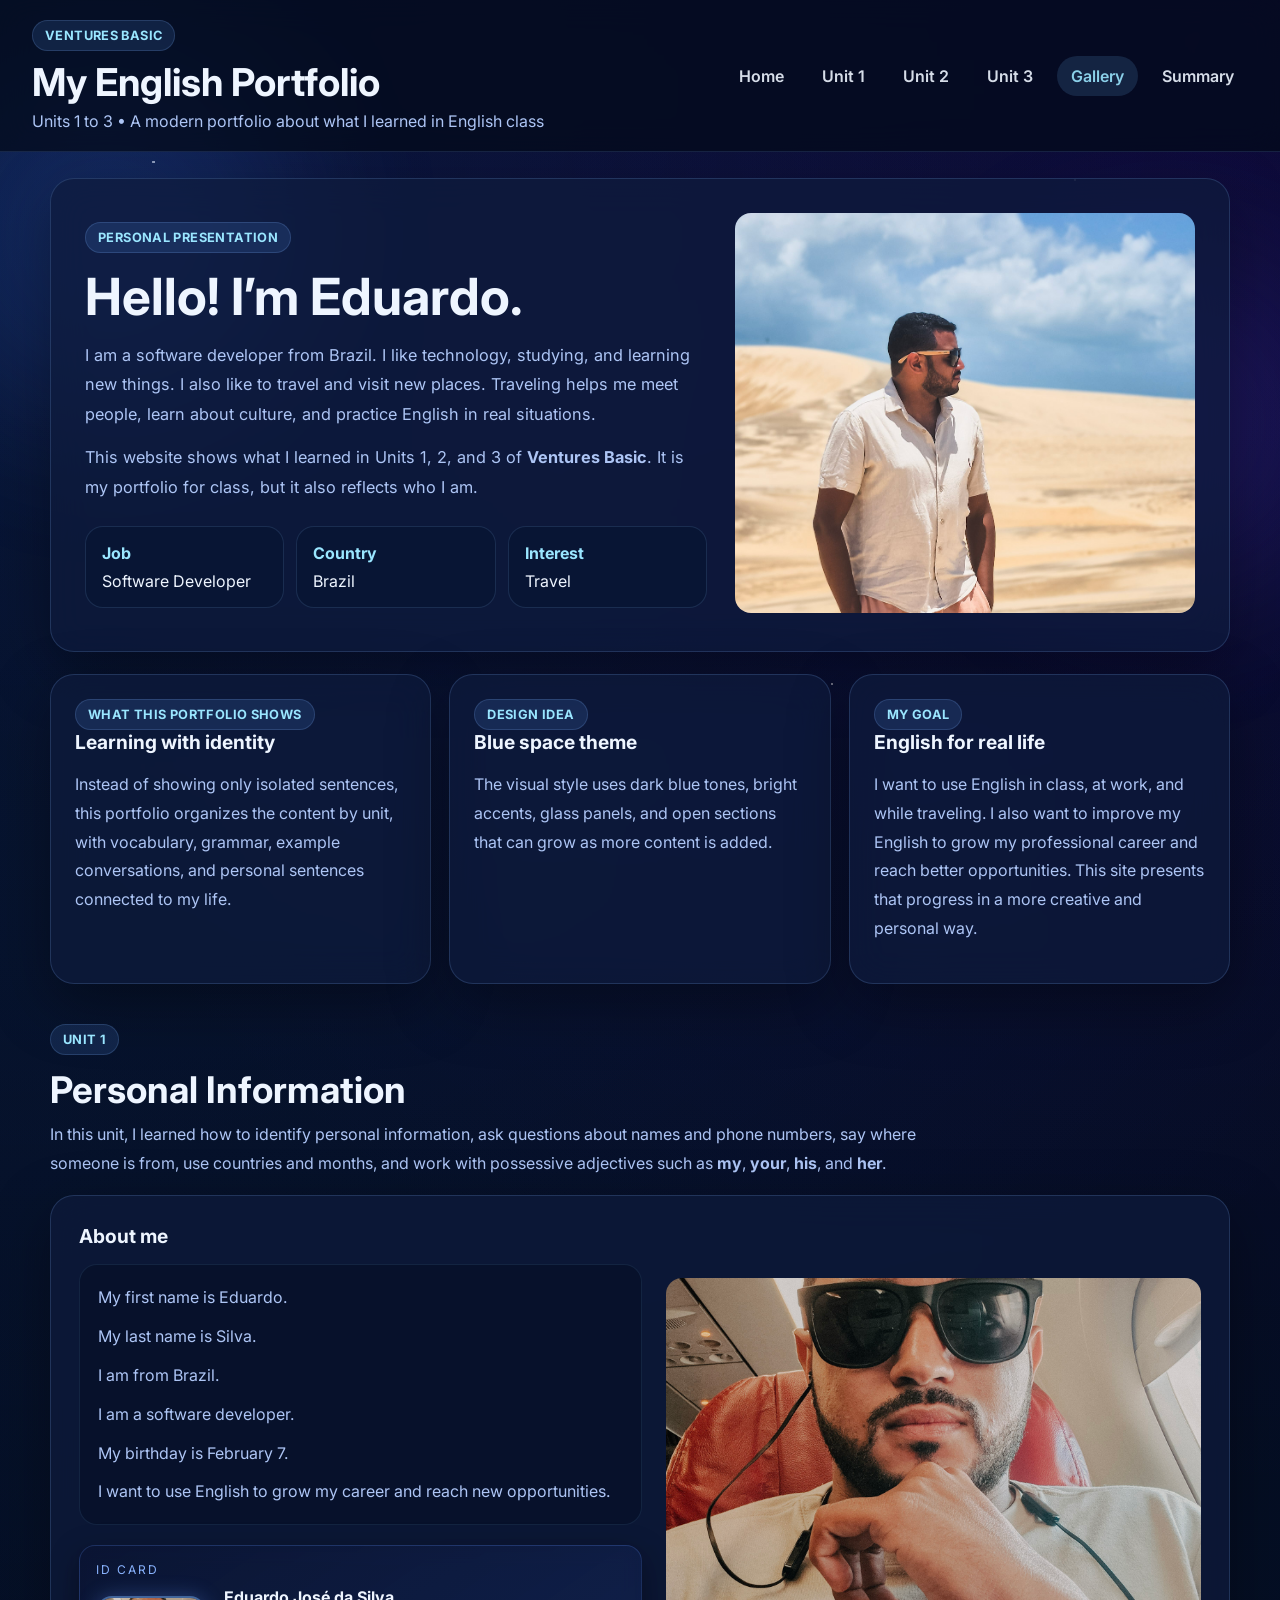
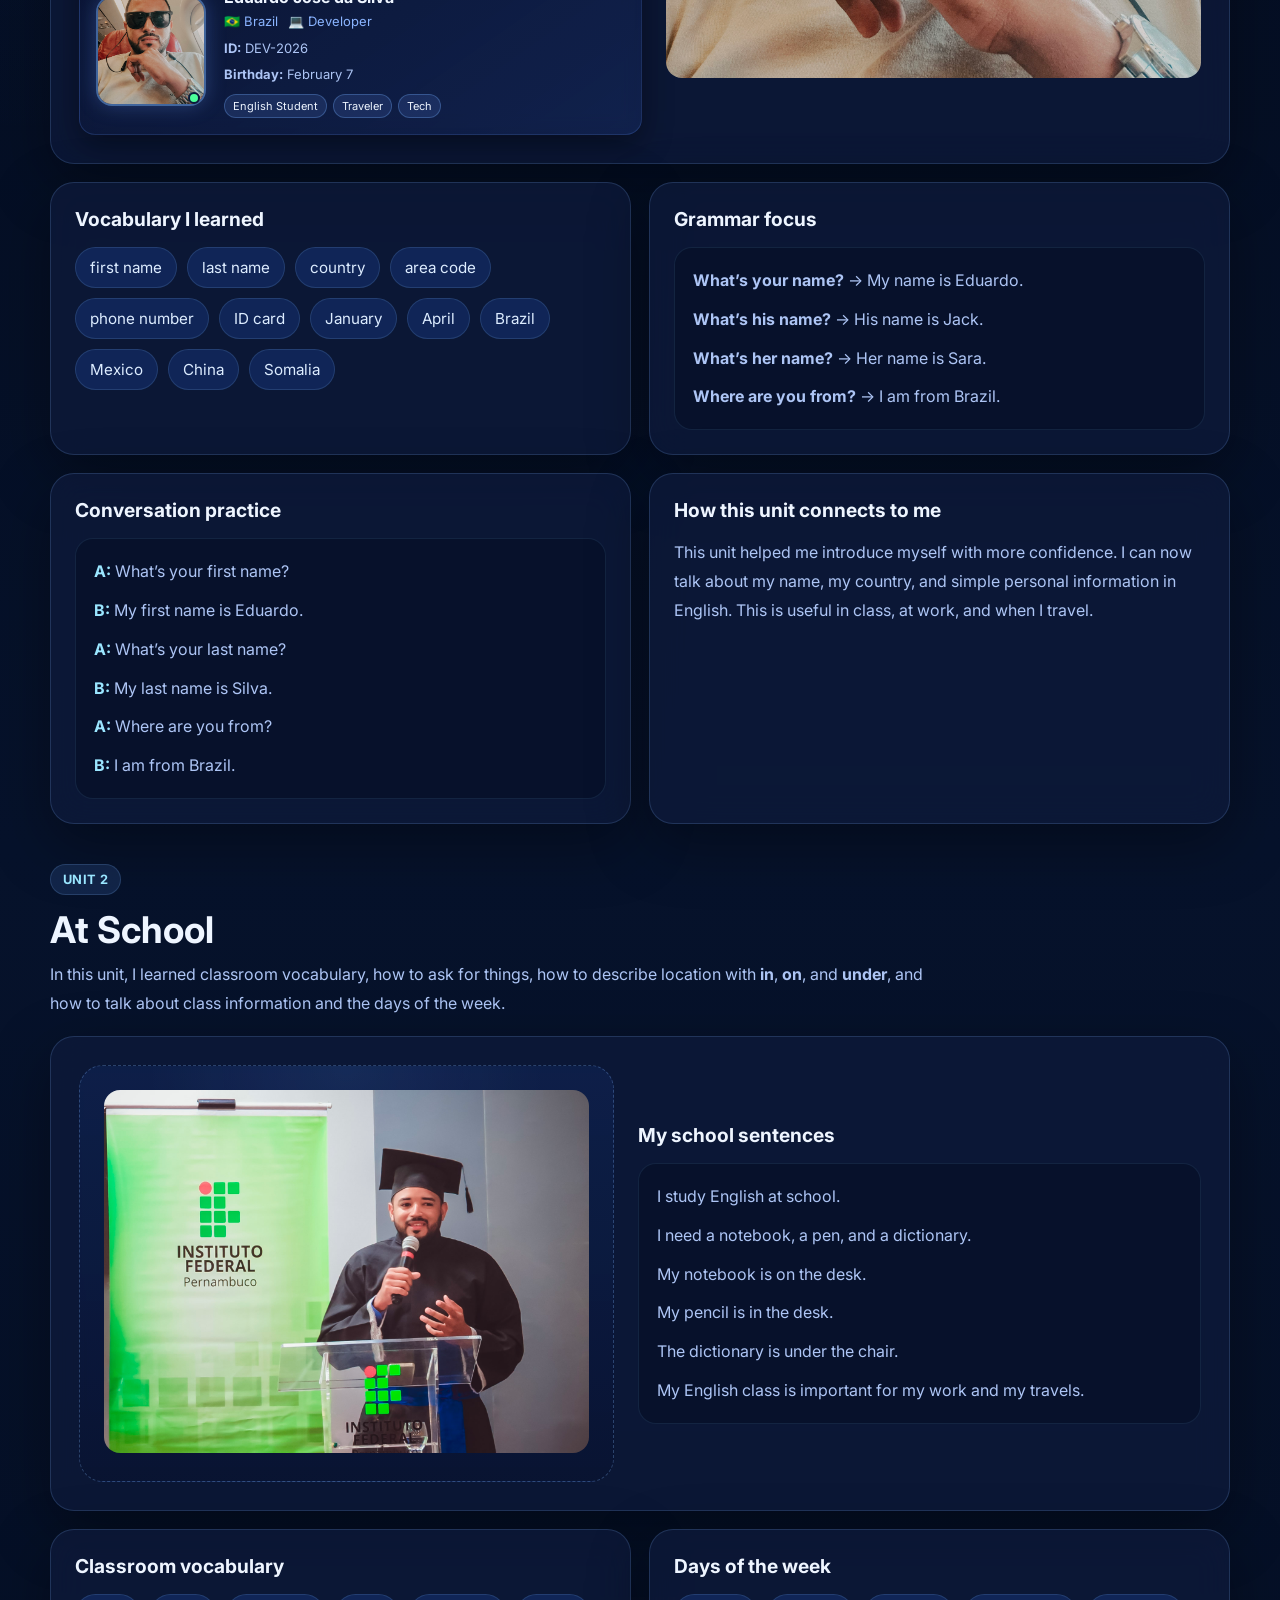
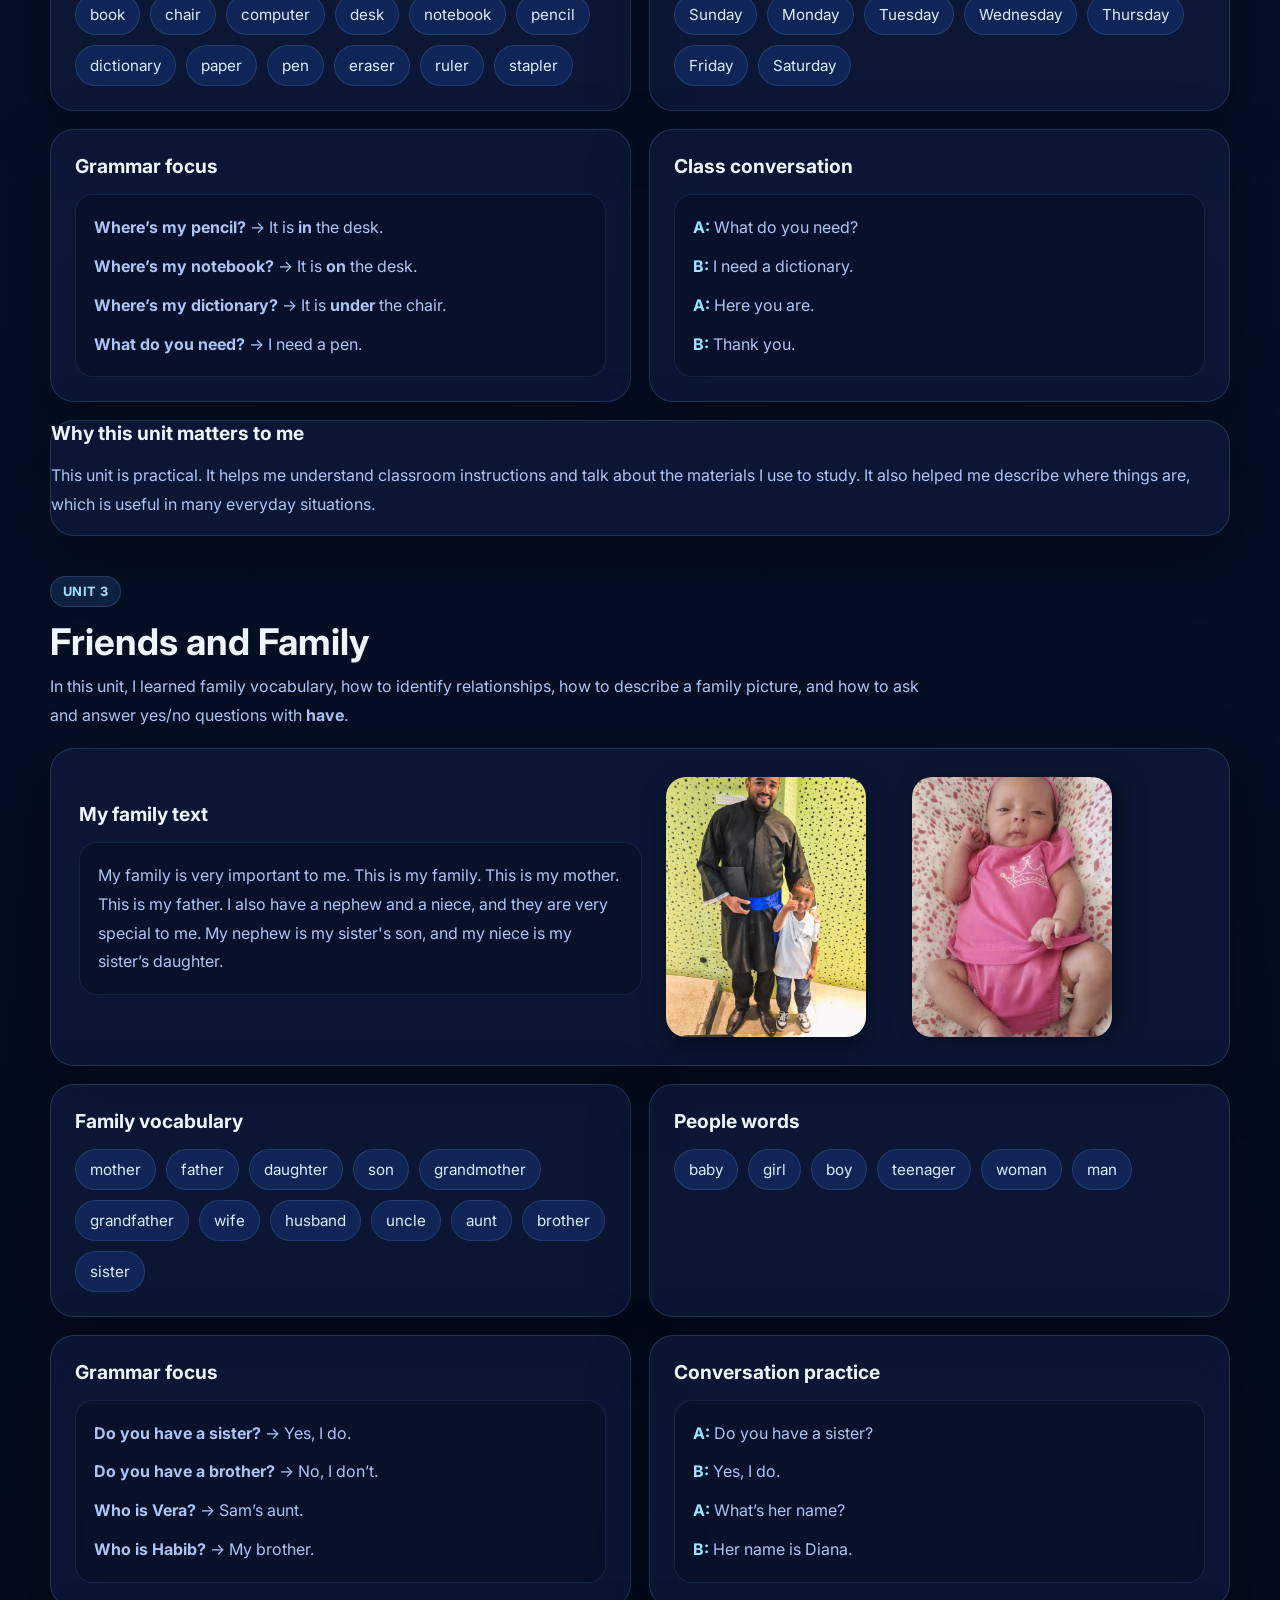
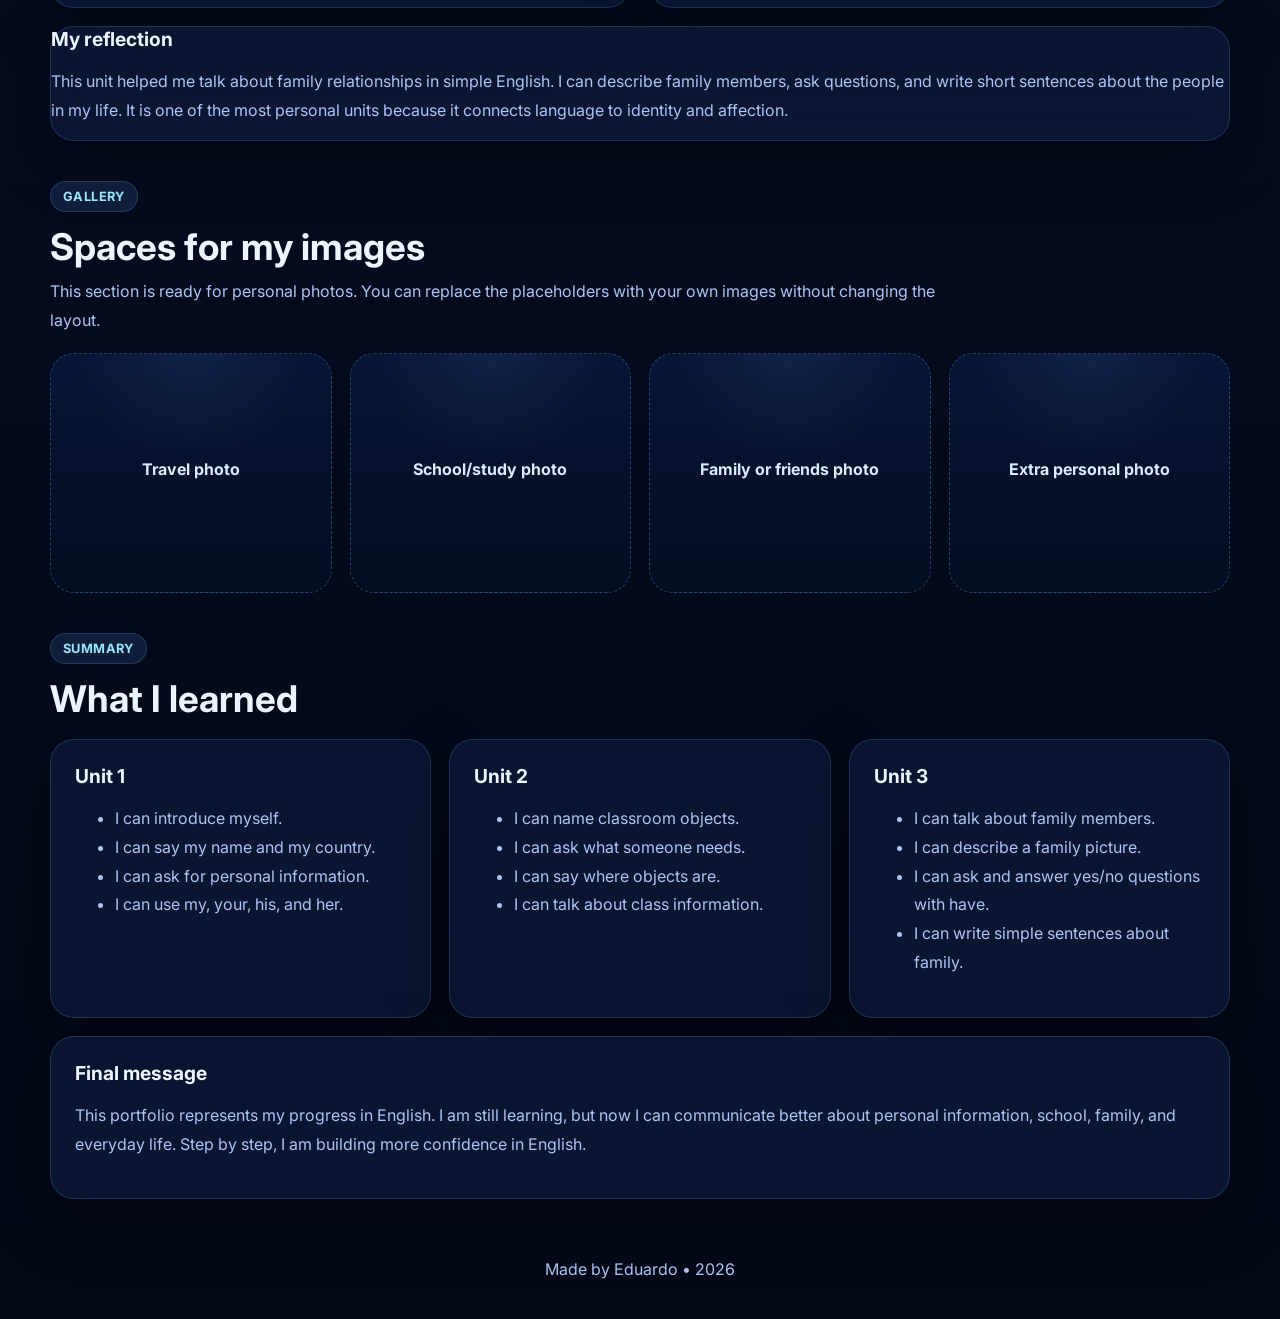
==== index.html @ bd674bc0 "first commit" ====
<!DOCTYPE html>
<html lang="en">
<head>
  <meta charset="UTF-8" />
  <meta name="viewport" content="width=device-width, initial-scale=1.0" />
  <title>My English Portfolio | Ventures Basic</title>
  <meta name="description" content="A personal English portfolio based on Ventures Basic Units 1 to 3." />
  <link rel="preconnect" href="https://fonts.googleapis.com">
  <link rel="preconnect" href="https://fonts.gstatic.com" crossorigin>
  <link href="https://fonts.googleapis.com/css2?family=Inter:wght@400;500;600;700;800&display=swap" rel="stylesheet">
  <link rel="stylesheet" href="styles.css" />
</head>
<body>
  <div class="stars"></div>
  <div class="nebula nebula-1"></div>
  <div class="nebula nebula-2"></div>

  <header class="site-header">
    <div class="brand">
      <span class="brand-badge">Ventures Basic</span>
      <h1>My English Portfolio</h1>
      <p class="subtitle">Units 1 to 3 • A modern portfolio about what I learned in English class</p>
    </div>

    <button class="menu-toggle" id="menuToggle" aria-label="Open navigation menu">
      <span></span><span></span><span></span>
    </button>

    <nav class="main-nav" id="mainNav">
      <a href="#home">Home</a>
      <a href="#unit1">Unit 1</a>
      <a href="#unit2">Unit 2</a>
      <a href="#unit3">Unit 3</a>
      <a href="#gallery">Gallery</a>
      <a href="#summary">Summary</a>
    </nav>
  </header>

  <main class="page-shell">
    <section class="hero panel reveal" id="home">
      <div class="hero-copy">
        <span class="eyebrow">Personal Presentation</span>
        <h2>Hello! I’m Eduardo.</h2>
        <p>
          I am a software developer from Brazil. I like technology, studying, and learning new things.
          I also like to travel and visit new places. Traveling helps me meet people, learn about culture,
          and practice English in real situations.
        </p>
        <p>
          This website shows what I learned in Units 1, 2, and 3 of <strong>Ventures Basic</strong>.
          It is my portfolio for class, but it also reflects who I am.
        </p>

        <div class="hero-highlights">
          <div class="mini-card">
            <strong>Job</strong>
            <span>Software Developer</span>
          </div>
          <div class="mini-card">
            <strong>Country</strong>
            <span>Brazil</span>
          </div>
          <div class="mini-card">
            <strong>Interest</strong>
            <span>Travel</span>
          </div>
        </div>
      </div>

      <!-- HERO -->
<div class="hero-visual">
  <img src="assets/travel.jpg" class="hero-img">
</div>
    </section>

    <section class="intro-grid reveal">
      <article class="panel intro-card">
        <span class="eyebrow">What this portfolio shows</span>
        <h3>Learning with identity</h3>
        <p>
          Instead of showing only isolated sentences, this portfolio organizes the content by unit,
          with vocabulary, grammar, example conversations, and personal sentences connected to my life.
        </p>
      </article>

      <article class="panel intro-card">
        <span class="eyebrow">Design idea</span>
        <h3>Blue space theme</h3>
        <p>
          The visual style uses dark blue tones, bright accents, glass panels, and open sections that can
          grow as more content is added.
        </p>
      </article>

      <article class="panel intro-card">
  <span class="eyebrow">My goal</span>
  <h3>English for real life</h3>
  <p>
    I want to use English in class, at work, and while traveling. I also want to improve my English
    to grow my professional career and reach better opportunities. This site presents that progress
    in a more creative and personal way.
  </p>
</article>
    </section>

    <section class="unit-section reveal" id="unit1">
      <div class="section-heading">
        <span class="unit-tag">Unit 1</span>
        <h2>Personal Information</h2>
        <p>
          In this unit, I learned how to identify personal information, ask questions about names and phone
          numbers, say where someone is from, use countries and months, and work with possessive adjectives
          such as <strong>my</strong>, <strong>your</strong>, <strong>his</strong>, and <strong>her</strong>.
        </p>
      </div>

      <div class="panel split">
  <div>
    <h3>About me</h3>

    <div class="sentence-list">
      <p>My first name is Eduardo.</p>
      <p>My last name is Silva.</p>
      <p>I am from Brazil.</p>
      <p>I am a software developer.</p>
      <p>My birthday is February 7.</p>
      <p>I want to use English to grow my career and reach new opportunities.</p>
    </div>

    <!-- ID CARD -->
    <div class="id-card">
      <div class="id-card-header">
        <span>ID CARD</span>
      </div>

      <div class="id-card-body">
  
  <div class="id-photo">
    <img src="assets/hero.jpg" alt="Eduardo">
    <span class="status-dot"></span>
  </div>

  <div class="id-info">
    <h4>Eduardo José da Silva</h4>
    
    <div class="id-meta">
      <span>🇧🇷 Brazil</span>
      <span>💻 Developer</span>
    </div>

    <div class="id-details">
      <p><strong>ID:</strong> DEV-2026</p>
      <p><strong>Birthday:</strong> February 7</p>
    </div>

    <div class="id-tags">
      <span>English Student</span>
      <span>Traveler</span>
      <span>Tech</span>
    </div>
  </div>

</div>
    </div>

  </div>

  <div>
    <img src="assets/hero.jpg" class="section-img">
  </div>
</div>

      <div class="content-columns">
        <article class="panel">
          <h3>Vocabulary I learned</h3>
          <div class="chip-grid">
            <span class="chip">first name</span>
            <span class="chip">last name</span>
            <span class="chip">country</span>
            <span class="chip">area code</span>
            <span class="chip">phone number</span>
            <span class="chip">ID card</span>
            <span class="chip">January</span>
            <span class="chip">April</span>
            <span class="chip">Brazil</span>
            <span class="chip">Mexico</span>
            <span class="chip">China</span>
            <span class="chip">Somalia</span>
          </div>
        </article>

        <article class="panel">
          <h3>Grammar focus</h3>
          <div class="grammar-card">
            <p><strong>What’s your name?</strong> → My name is Eduardo.</p>
            <p><strong>What’s his name?</strong> → His name is Jack.</p>
            <p><strong>What’s her name?</strong> → Her name is Sara.</p>
            <p><strong>Where are you from?</strong> → I am from Brazil.</p>
          </div>
        </article>
      </div>

      <div class="content-columns">
        <article class="panel">
          <h3>Conversation practice</h3>
          <div class="dialogue">
            <p><span>A:</span> What’s your first name?</p>
            <p><span>B:</span> My first name is Eduardo.</p>
            <p><span>A:</span> What’s your last name?</p>
            <p><span>B:</span> My last name is Silva.</p>
            <p><span>A:</span> Where are you from?</p>
            <p><span>B:</span> I am from Brazil.</p>
          </div>
        </article>

        <article class="panel">
          <h3>How this unit connects to me</h3>
          <p>
            This unit helped me introduce myself with more confidence. I can now talk about my name, my
            country, and simple personal information in English. This is useful in class, at work, and when
            I travel.
          </p>
        </article>
      </div>
    </section>

    <section class="unit-section reveal" id="unit2">
      <div class="section-heading">
        <span class="unit-tag">Unit 2</span>
        <h2>At School</h2>
        <p>
          In this unit, I learned classroom vocabulary, how to ask for things, how to describe location
          with <strong>in</strong>, <strong>on</strong>, and <strong>under</strong>, and how to talk about
          class information and the days of the week.
        </p>
      </div>

      <div class="panel split reverse">
        <div>
          <div class="image-placeholder">
            <!-- UNIT 2 -->
<div>
  <img src="assets/graduation.jpg" class="section-img">
</div>
          </div>
        </div>
        <div>
          <h3>My school sentences</h3>
          <div class="sentence-list">
            <p>I study English at school.</p>
            <p>I need a notebook, a pen, and a dictionary.</p>
            <p>My notebook is on the desk.</p>
            <p>My pencil is in the desk.</p>
            <p>The dictionary is under the chair.</p>
            <p>My English class is important for my work and my travels.</p>
          </div>
        </div>
      </div>

      <div class="content-columns">
        <article class="panel">
          <h3>Classroom vocabulary</h3>
          <div class="chip-grid">
            <span class="chip">book</span>
            <span class="chip">chair</span>
            <span class="chip">computer</span>
            <span class="chip">desk</span>
            <span class="chip">notebook</span>
            <span class="chip">pencil</span>
            <span class="chip">dictionary</span>
            <span class="chip">paper</span>
            <span class="chip">pen</span>
            <span class="chip">eraser</span>
            <span class="chip">ruler</span>
            <span class="chip">stapler</span>
          </div>
        </article>

        <article class="panel">
          <h3>Days of the week</h3>
          <div class="days-grid">
            <span>Sunday</span>
            <span>Monday</span>
            <span>Tuesday</span>
            <span>Wednesday</span>
            <span>Thursday</span>
            <span>Friday</span>
            <span>Saturday</span>
          </div>
        </article>
      </div>

      <div class="content-columns">
        <article class="panel">
          <h3>Grammar focus</h3>
          <div class="grammar-card">
            <p><strong>Where’s my pencil?</strong> → It is <strong>in</strong> the desk.</p>
            <p><strong>Where’s my notebook?</strong> → It is <strong>on</strong> the desk.</p>
            <p><strong>Where’s my dictionary?</strong> → It is <strong>under</strong> the chair.</p>
            <p><strong>What do you need?</strong> → I need a pen.</p>
          </div>
        </article>

        <article class="panel">
          <h3>Class conversation</h3>
          <div class="dialogue">
            <p><span>A:</span> What do you need?</p>
            <p><span>B:</span> I need a dictionary.</p>
            <p><span>A:</span> Here you are.</p>
            <p><span>B:</span> Thank you.</p>
          </div>
        </article>
      </div>

      <div class="panel">
        <h3>Why this unit matters to me</h3>
        <p>
          This unit is practical. It helps me understand classroom instructions and talk about the materials
          I use to study. It also helped me describe where things are, which is useful in many everyday
          situations.
        </p>
      </div>
    </section>

    <section class="unit-section reveal" id="unit3">
      <div class="section-heading">
        <span class="unit-tag">Unit 3</span>
        <h2>Friends and Family</h2>
        <p>
          In this unit, I learned family vocabulary, how to identify relationships, how to describe a family
          picture, and how to ask and answer yes/no questions with <strong>have</strong>.
        </p>
      </div>

      <div class="panel split">
  <div>
    <h3>My family text</h3>

    <p class="story-box">
      My family is very important to me. This is my family. This is my mother. This is my father.
      I also have a nephew and a niece, and they are very special to me. My nephew is my sister's son, and my niece is my sister’s daughter. 
    </p>
  </div>

  <div class="family-images">
  <img src="assets/family.jpg" class="family-img">
  <img src="assets/baby.jpg" class="family-img baby">
</div>
</div>

      <div class="content-columns">
        <article class="panel">
          <h3>Family vocabulary</h3>
          <div class="chip-grid">
            <span class="chip">mother</span>
            <span class="chip">father</span>
            <span class="chip">daughter</span>
            <span class="chip">son</span>
            <span class="chip">grandmother</span>
            <span class="chip">grandfather</span>
            <span class="chip">wife</span>
            <span class="chip">husband</span>
            <span class="chip">uncle</span>
            <span class="chip">aunt</span>
            <span class="chip">brother</span>
            <span class="chip">sister</span>
          </div>
        </article>

        <article class="panel">
          <h3>People words</h3>
          <div class="chip-grid">
            <span class="chip">baby</span>
            <span class="chip">girl</span>
            <span class="chip">boy</span>
            <span class="chip">teenager</span>
            <span class="chip">woman</span>
            <span class="chip">man</span>
          </div>
        </article>
      </div>

      <div class="content-columns">
        <article class="panel">
          <h3>Grammar focus</h3>
          <div class="grammar-card">
            <p><strong>Do you have a sister?</strong> → Yes, I do.</p>
            <p><strong>Do you have a brother?</strong> → No, I don’t.</p>
            <p><strong>Who is Vera?</strong> → Sam’s aunt.</p>
            <p><strong>Who is Habib?</strong> → My brother.</p>
          </div>
        </article>

        <article class="panel">
          <h3>Conversation practice</h3>
          <div class="dialogue">
            <p><span>A:</span> Do you have a sister?</p>
            <p><span>B:</span> Yes, I do.</p>
            <p><span>A:</span> What’s her name?</p>
            <p><span>B:</span> Her name is Diana.</p>
          </div>
        </article>
      </div>

      <div class="panel">
        <h3>My reflection</h3>
        <p>
          This unit helped me talk about family relationships in simple English. I can describe family
          members, ask questions, and write short sentences about the people in my life. It is one of the
          most personal units because it connects language to identity and affection.
        </p>
      </div>
    </section>

    <section class="unit-section reveal" id="gallery">
      <div class="section-heading">
        <span class="unit-tag">Gallery</span>
        <h2>Spaces for my images</h2>
        <p>
          This section is ready for personal photos. You can replace the placeholders with your own images
          without changing the layout.
        </p>
      </div>

      <div class="gallery-grid">
        <div class="image-placeholder"><span>Travel photo</span></div>
        <div class="image-placeholder"><span>School/study photo</span></div>
        <div class="image-placeholder"><span>Family or friends photo</span></div>
        <div class="image-placeholder"><span>Extra personal photo</span></div>
      </div>
    </section>

    <section class="unit-section reveal" id="summary">
      <div class="section-heading">
        <span class="unit-tag">Summary</span>
        <h2>What I learned</h2>
      </div>

      <div class="summary-grid">
        <article class="panel">
          <h3>Unit 1</h3>
          <ul>
            <li>I can introduce myself.</li>
            <li>I can say my name and my country.</li>
            <li>I can ask for personal information.</li>
            <li>I can use my, your, his, and her.</li>
          </ul>
        </article>

        <article class="panel">
          <h3>Unit 2</h3>
          <ul>
            <li>I can name classroom objects.</li>
            <li>I can ask what someone needs.</li>
            <li>I can say where objects are.</li>
            <li>I can talk about class information.</li>
          </ul>
        </article>

        <article class="panel">
          <h3>Unit 3</h3>
          <ul>
            <li>I can talk about family members.</li>
            <li>I can describe a family picture.</li>
            <li>I can ask and answer yes/no questions with have.</li>
            <li>I can write simple sentences about family.</li>
          </ul>
        </article>
      </div>

      <div class="panel final-message">
        <h3>Final message</h3>
        <p>
          This portfolio represents my progress in English. I am still learning, but now I can communicate
          better about personal information, school, family, and everyday life. Step by step, I am building
          more confidence in English.
        </p>
      </div>
    </section>
  </main>

  <footer class="site-footer">
    <p>Made by Eduardo • <span id="year"></span></p>
  </footer>

  <script src="script.js"></script>
</body>
</html>
---- styles.css ----
* { box-sizing: border-box; }
:root {
  --text: #eef5ff;
  --muted: #adc5f5;
  --accent: #71b7ff;
  --accent-2: #9ae6ff;
  --panel: rgba(14, 27, 60, 0.72);
  --panel-border: rgba(133, 184, 255, 0.18);
  --shadow: 0 20px 60px rgba(0, 0, 0, 0.35);
  --radius-lg: 24px;
  --radius-md: 18px;
  --max: 1180px;
}
html { scroll-behavior: smooth; }
body {
  margin: 0;
  font-family: "Inter", system-ui, sans-serif;
  background:
    radial-gradient(circle at top left, rgba(45, 114, 255, 0.15), transparent 28%),
    radial-gradient(circle at top right, rgba(98, 0, 255, 0.12), transparent 24%),
    linear-gradient(180deg, #020816 0%, #06122b 40%, #020816 100%);
  color: var(--text);
  min-height: 100vh;
  overflow-x: hidden;
}
.stars {
  position: fixed; inset: 0; pointer-events: none;
  background-image:
    radial-gradient(circle at 12% 18%, rgba(255,255,255,0.95) 0 1.2px, transparent 1.3px),
    radial-gradient(circle at 84% 20%, rgba(255,255,255,0.65) 0 1px, transparent 1.1px),
    radial-gradient(circle at 65% 76%, rgba(255,255,255,0.7) 0 1.1px, transparent 1.2px),
    radial-gradient(circle at 22% 68%, rgba(255,255,255,0.55) 0 1px, transparent 1.1px),
    radial-gradient(circle at 48% 34%, rgba(255,255,255,0.6) 0 1px, transparent 1.1px),
    radial-gradient(circle at 74% 56%, rgba(255,255,255,0.8) 0 1.2px, transparent 1.3px);
  opacity: 0.65;
}
.nebula { position: fixed; border-radius: 50%; filter: blur(80px); pointer-events: none; opacity: 0.18; }
.nebula-1 { width: 380px; height: 380px; top: 5%; left: -80px; background: #3f7bff; }
.nebula-2 { width: 340px; height: 340px; right: -60px; top: 28%; background: #6742ff; }
.site-header {
  position: sticky; top: 0; z-index: 40; backdrop-filter: blur(16px);
  background: rgba(4, 10, 25, 0.72); border-bottom: 1px solid rgba(120, 170, 255, 0.15);
  display: flex; align-items: center; justify-content: space-between; gap: 24px; padding: 20px 32px;
}
.brand h1 { margin: 8px 0 6px; font-size: clamp(1.8rem, 3vw, 2.8rem); }
.subtitle { margin: 0; color: var(--muted); max-width: 700px; }
.brand-badge, .unit-tag, .eyebrow {
  display: inline-flex; padding: 7px 12px; border-radius: 999px;
  background: rgba(93, 157, 255, 0.14); color: var(--accent-2);
  border: 1px solid rgba(132, 190, 255, 0.18); font-size: 0.8rem; font-weight: 700; letter-spacing: 0.03em; text-transform: uppercase;
}
.main-nav { display: flex; gap: 10px; flex-wrap: wrap; }
.main-nav a {
  color: var(--text); text-decoration: none; padding: 10px 14px; border-radius: 999px; transition: 0.25s ease; font-weight: 600; opacity: 0.9;
}
.main-nav a:hover, .main-nav a.active { background: rgba(113, 183, 255, 0.16); color: var(--accent-2); }
.menu-toggle {
  display: none; width: 48px; height: 48px; border-radius: 14px; border: 1px solid rgba(120, 170, 255, 0.18);
  background: rgba(18, 37, 86, 0.68); cursor: pointer;
}
.menu-toggle span { display: block; width: 22px; height: 2px; background: white; margin: 5px auto; border-radius: 99px; }
.page-shell { width: min(calc(100% - 32px), var(--max)); margin: 26px auto 60px; }
.panel { background: var(--panel); border: 1px solid var(--panel-border); box-shadow: var(--shadow); border-radius: var(--radius-lg); backdrop-filter: blur(18px); }
.hero { display: grid; grid-template-columns: 1.15fr 0.85fr; gap: 28px; padding: 34px; align-items: center; }
.hero h2 { font-size: clamp(2rem, 4vw, 3.2rem); margin: 12px 0 14px; }
.hero p { color: var(--muted); font-size: 1.02rem; line-height: 1.75; margin: 0 0 14px; }
.hero-highlights { display: grid; grid-template-columns: repeat(3, minmax(0, 1fr)); gap: 12px; margin-top: 24px; }
.mini-card { padding: 16px; border-radius: var(--radius-md); background: rgba(9, 21, 51, 0.72); border: 1px solid rgba(132, 190, 255, 0.14); }
.mini-card strong { display: block; margin-bottom: 8px; color: var(--accent-2); }
.intro-grid, .content-columns, .summary-grid { display: grid; gap: 18px; }
.intro-grid { grid-template-columns: repeat(3, 1fr); margin: 22px 0 28px; }
.intro-card { padding: 24px; }
.unit-section { margin: 40px 0; }
.section-heading { margin-bottom: 18px; }
.section-heading h2 { margin: 12px 0 8px; font-size: clamp(1.65rem, 3vw, 2.3rem); }
.section-heading p { margin: 0; color: var(--muted); line-height: 1.8; max-width: 900px; }
.split { display: grid; grid-template-columns: 1fr 0.95fr; gap: 24px; padding: 28px; margin-bottom: 18px; align-items: center; }
.split.reverse { grid-template-columns: 0.95fr 1fr; }
.panel h3 { margin: 0 0 16px; font-size: 1.2rem; }
.panel p, .panel li { color: var(--muted); line-height: 1.8; }
.content-columns { grid-template-columns: repeat(2, 1fr); margin-bottom: 18px; }
.content-columns > .panel, .summary-grid > .panel, .final-message { padding: 24px; }
.summary-grid { grid-template-columns: repeat(3, 1fr); }
.grammar-card, .story-box, .dialogue, .sentence-list {
  background: rgba(7, 16, 41, 0.7); border: 1px solid rgba(132, 190, 255, 0.1); border-radius: var(--radius-md); padding: 18px;
}
.dialogue span { color: var(--accent-2); font-weight: 700; }
.sentence-list p, .dialogue p, .grammar-card p { margin: 0 0 10px; }
.sentence-list p:last-child, .dialogue p:last-child, .grammar-card p:last-child { margin-bottom: 0; }
.chip-grid, .days-grid { display: flex; flex-wrap: wrap; gap: 10px; }
.chip, .days-grid span {
  border-radius: 999px; background: rgba(20, 44, 100, 0.72); border: 1px solid rgba(132, 190, 255, 0.16); color: #dcecff; padding: 10px 14px; font-size: 0.95rem;
}
.gallery-grid { display: grid; grid-template-columns: repeat(4, 1fr); gap: 18px; }
.image-placeholder {
  min-height: 240px; border-radius: var(--radius-lg); border: 1.5px dashed rgba(134, 188, 255, 0.28);
  background: linear-gradient(180deg, rgba(20, 45, 109, 0.34), rgba(7, 17, 46, 0.4)), radial-gradient(circle at top, rgba(113, 183, 255, 0.12), transparent 40%);
  display: flex; flex-direction: column; align-items: center; justify-content: center; padding: 24px; text-align: center; color: #dcecff;
}
.image-placeholder.tall { min-height: 360px; }
.image-placeholder span { font-weight: 700; margin-bottom: 8px; }
.image-placeholder small { color: var(--muted); max-width: 260px; }
.final-message { margin-top: 18px; }
.site-footer { width: min(calc(100% - 32px), var(--max)); margin: 20px auto 40px; text-align: center; color: var(--muted); }
.reveal { opacity: 0; transform: translateY(22px); transition: opacity 0.6s ease, transform 0.6s ease; }
.reveal.show { opacity: 1; transform: translateY(0); }
@media (max-width: 1100px) {
  .hero, .split, .split.reverse, .intro-grid, .content-columns, .summary-grid, .gallery-grid { grid-template-columns: 1fr; }
  .hero-highlights { grid-template-columns: 1fr; }
}
@media (max-width: 860px) {
  .site-header { align-items: flex-start; flex-wrap: wrap; padding: 18px 18px 14px; }
  .menu-toggle { display: inline-block; margin-left: auto; }
  .main-nav { width: 100%; display: none; flex-direction: column; padding-top: 12px; }
  .main-nav.open { display: flex; }
  .hero, .split, .content-columns > .panel, .summary-grid > .panel, .final-message { padding: 20px; }
  .page-shell { width: min(calc(100% - 18px), var(--max)); }
}

.hero-img {
  width: 100%;
  border-radius: 16px;
  object-fit: cover;
  max-height: 400px;
}

.section-img {
  width: 100%;
  height: 100%;
  max-height: 400px;
  object-fit: cover;
  border-radius: 16px;
}

.section-img.tall {
  max-height: 400px;
}

.gallery-img {
  width: 100%;
  height: 200px;
  object-fit: cover;
  border-radius: 12px;
}

.id-card {
  margin-top: 20px;
  border-radius: 16px;
  background: linear-gradient(145deg, rgba(10,20,50,0.8), rgba(20,40,90,0.6));
  border: 1px solid rgba(100,150,255,0.2);
  backdrop-filter: blur(10px);
  padding: 16px;
  box-shadow: 0 10px 30px rgba(0,0,0,0.4);
}

.id-card-header {
  font-size: 12px;
  letter-spacing: 2px;
  color: #8ab4ff;
  margin-bottom: 10px;
}

.id-card-body {
  display: flex;
  gap: 16px;
  align-items: center;
}

.id-photo img {
  width: 100px;
  height: 100px;
  border-radius: 12px;
  object-fit: cover;
  border: 2px solid rgba(120,180,255,0.4);
}

.id-info p {
  margin: 4px 0;
  font-size: 14px;
}

.id-card-body {
  display: flex;
  gap: 18px;
  align-items: center;
}

/* FOTO */
.id-photo {
  position: relative;
}

.id-photo img {
  width: 110px;
  height: 110px;
  border-radius: 16px;
  object-fit: cover;
  border: 2px solid rgba(120,180,255,0.5);
  box-shadow: 0 0 20px rgba(100,150,255,0.3);
}

/* DOT STATUS (detalhe moderno) */
.status-dot {
  position: absolute;
  bottom: 6px;
  right: 6px;
  width: 12px;
  height: 12px;
  background: #4cff9a;
  border-radius: 50%;
  border: 2px solid #0a1a3a;
}

/* INFO */
.id-info h4 {
  margin: 0 0 6px;
  font-size: 16px;
}

/* META */
.id-meta {
  display: flex;
  gap: 10px;
  font-size: 13px;
  color: #8ab4ff;
  margin-bottom: 8px;
}

/* DETAILS */
.id-details p {
  margin: 2px 0;
  font-size: 13px;
}

/* TAGS */
.id-tags {
  margin-top: 8px;
  display: flex;
  gap: 6px;
  flex-wrap: wrap;
}

.id-tags span {
  font-size: 11px;
  padding: 4px 8px;
  border-radius: 999px;
  background: rgba(100,150,255,0.15);
  border: 1px solid rgba(120,180,255,0.3);
}

.family-images {
  display: flex;
  gap: 16px;
  align-items: center;
}

/* container padrão */
.family-img {
  width: 200px;
  height: 260px;
  object-fit: cover;
  border-radius: 20px;
  transition: all 0.3s ease;
  box-shadow: 0 10px 25px rgba(0,0,0,0.4);
}

/* imagem do bebê - corrige rotação */
.family-img.baby {
  transform: rotate(270deg);
  width: 260px;
  height: 200px;
}

/* hover bonito */
.family-img:hover {
  transform: scale(1.05);
}

/* ajuste específico para não quebrar hover da baby */
.family-img.baby:hover {
  transform: rotate(270deg) scale(1.05);
}
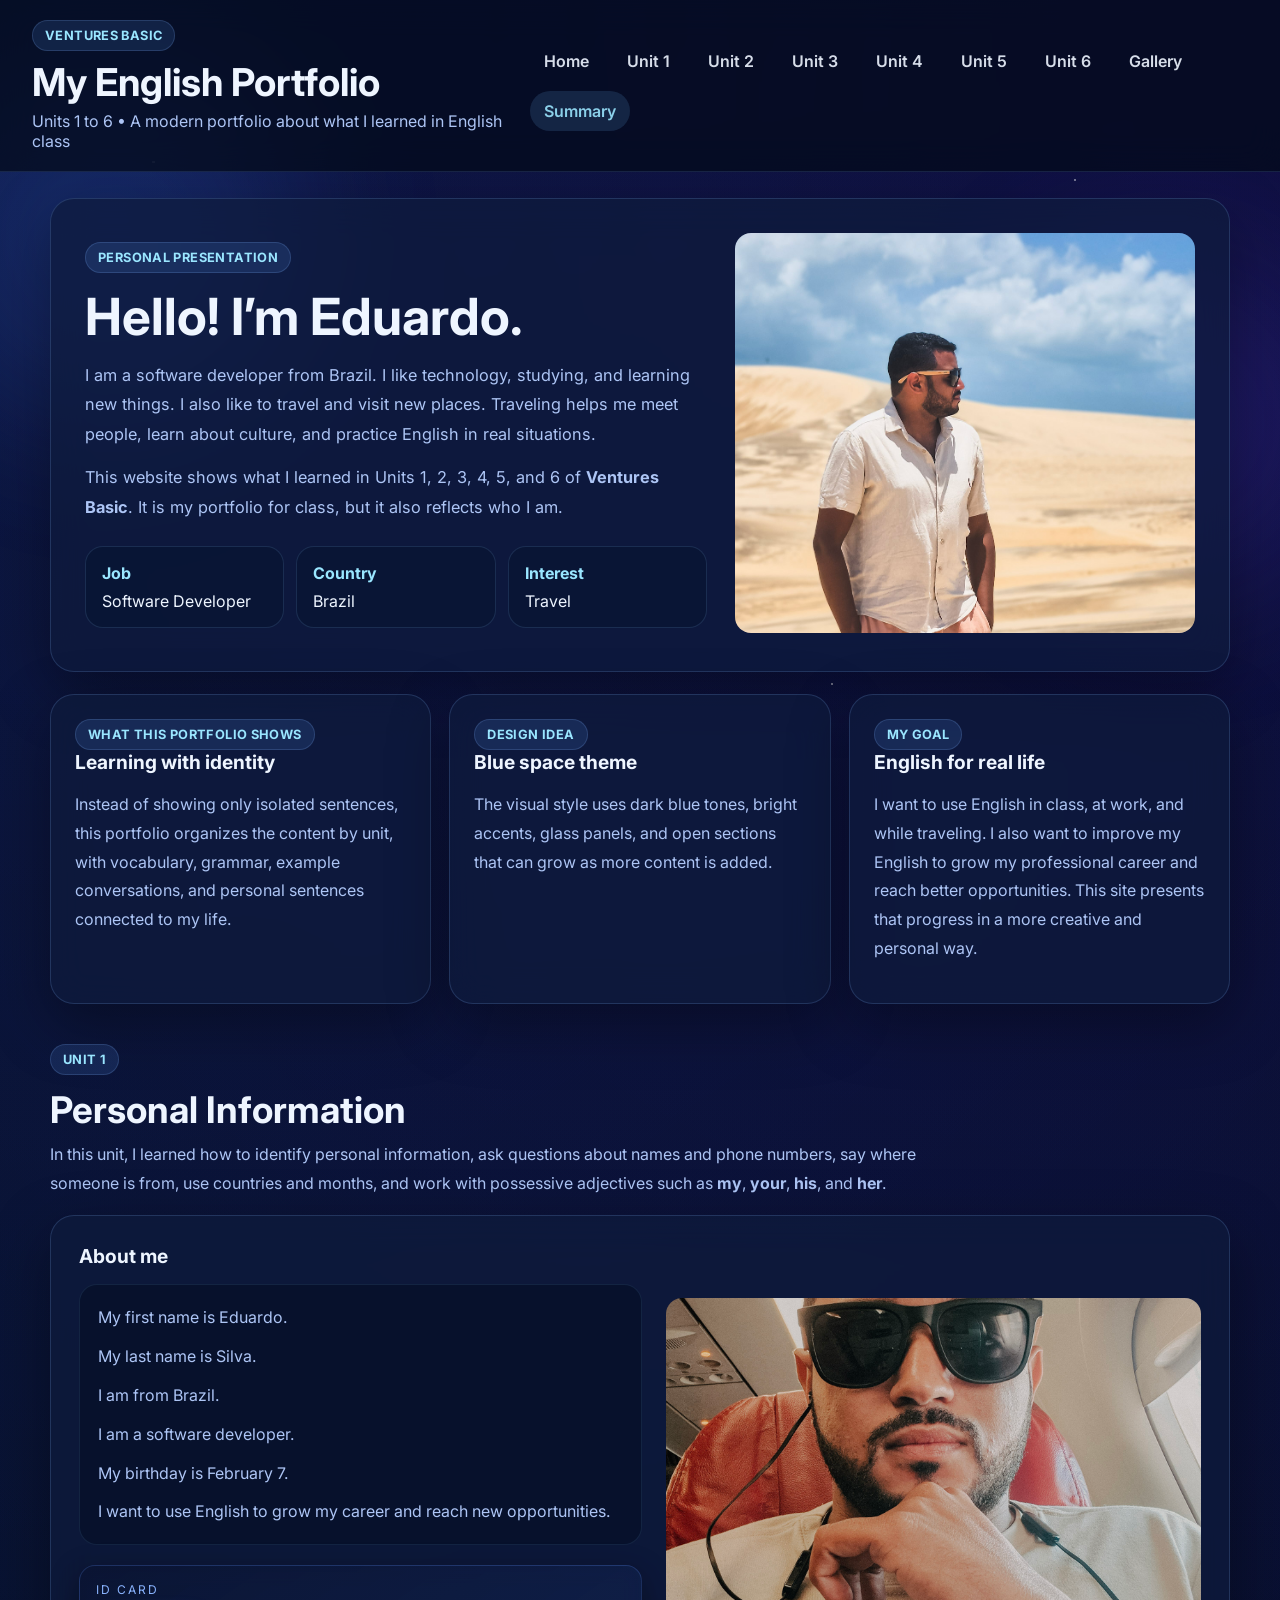
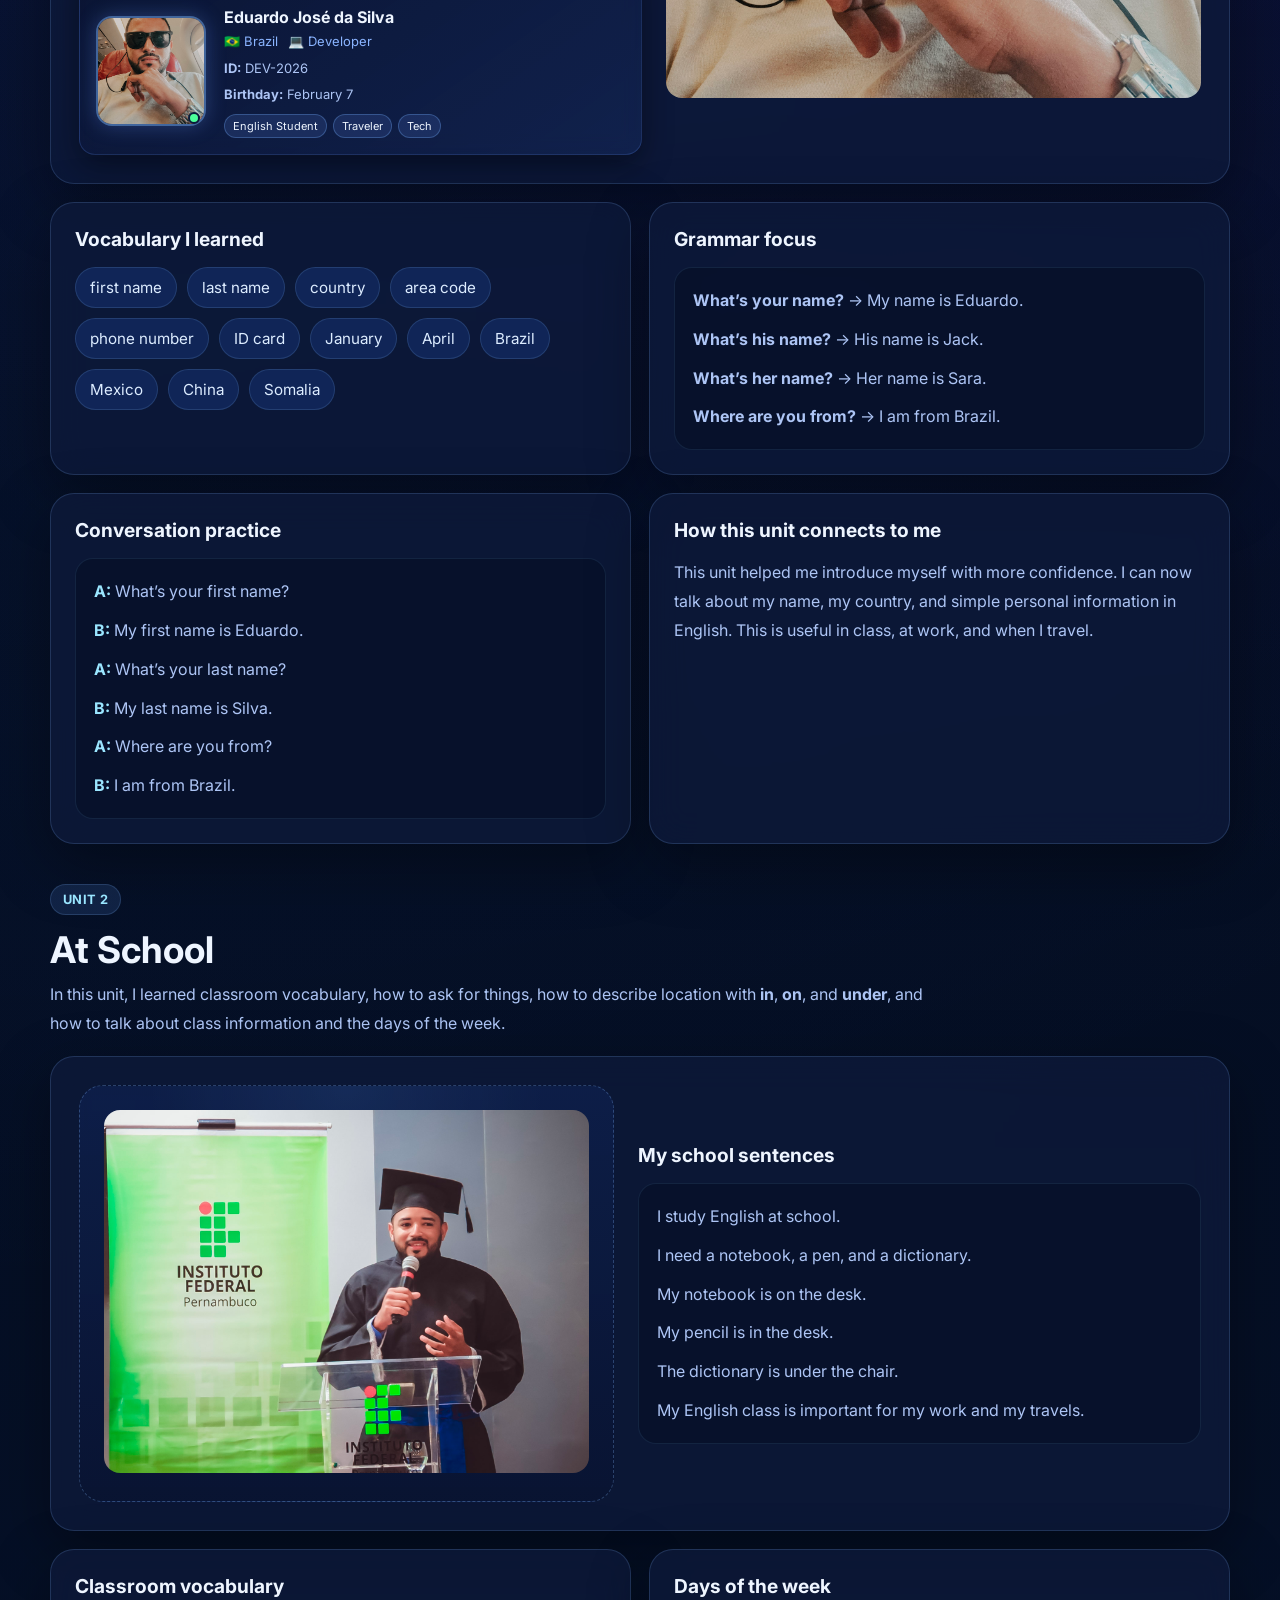
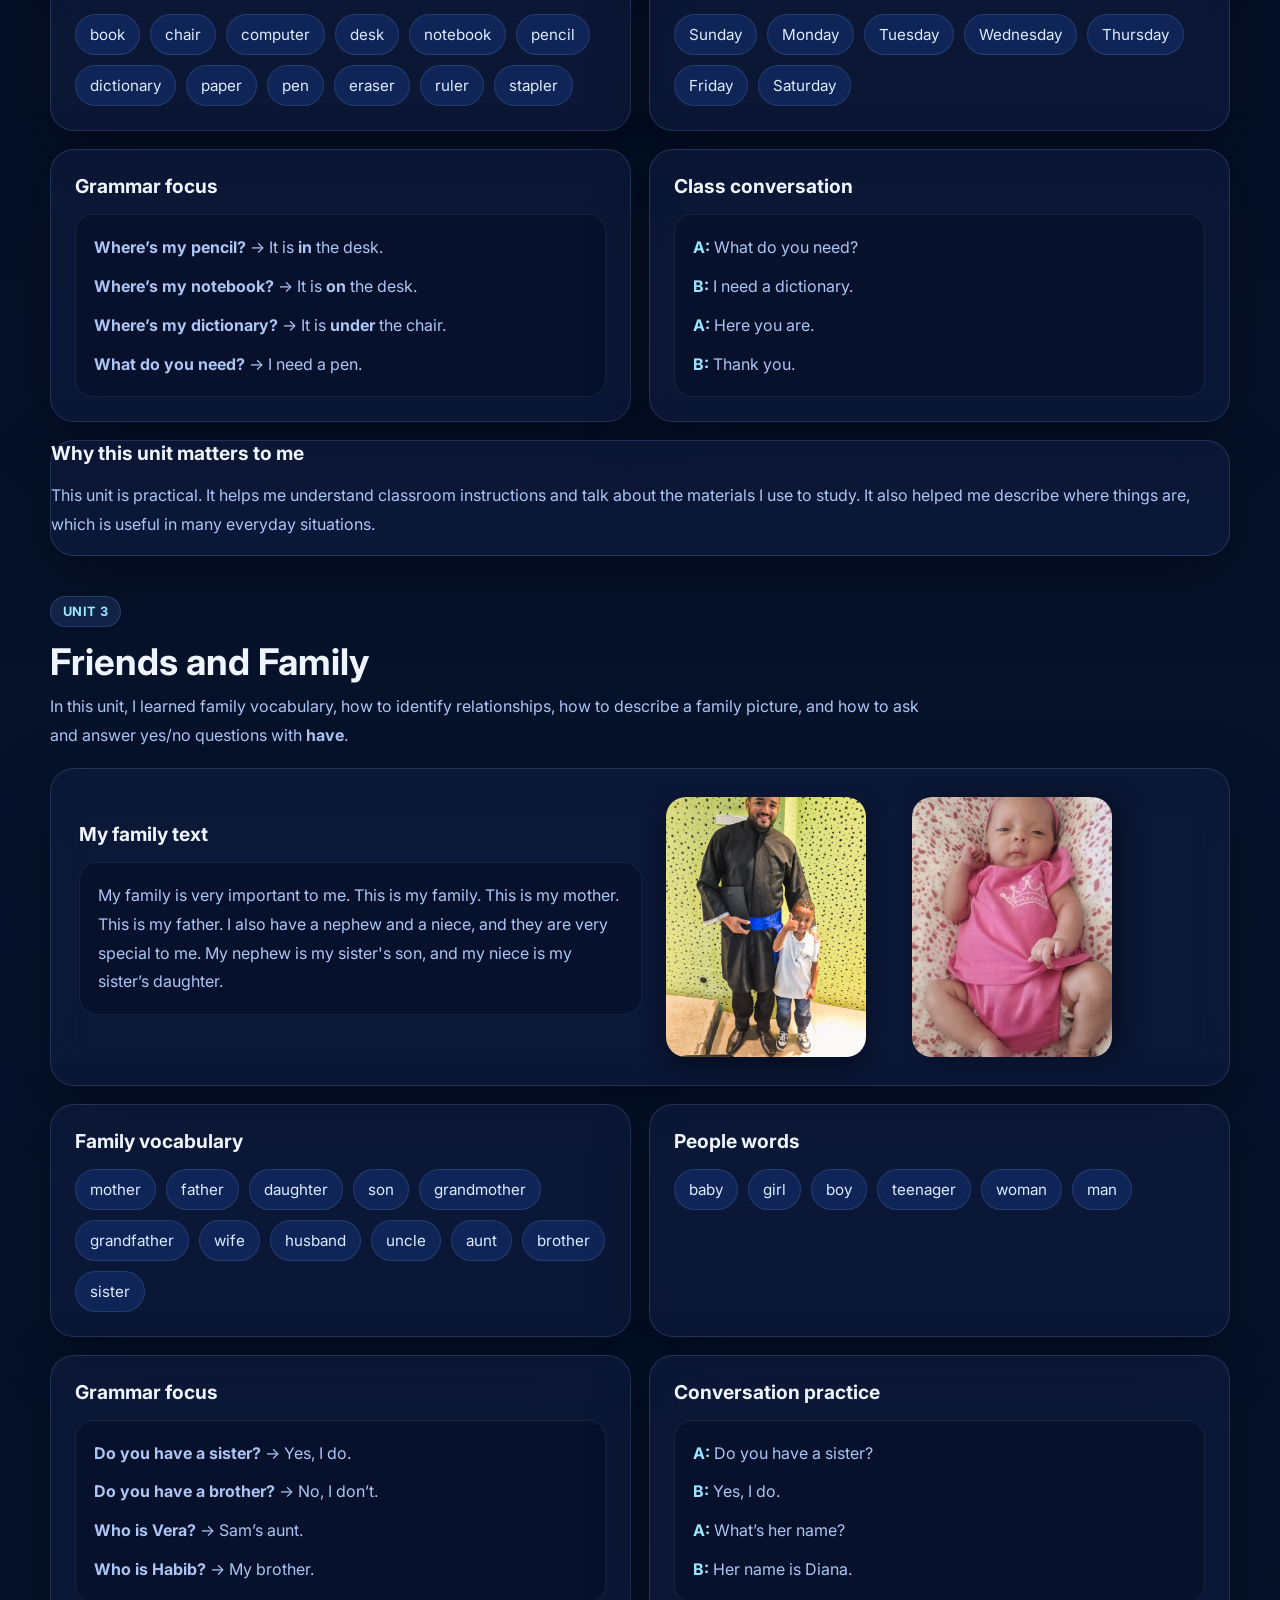
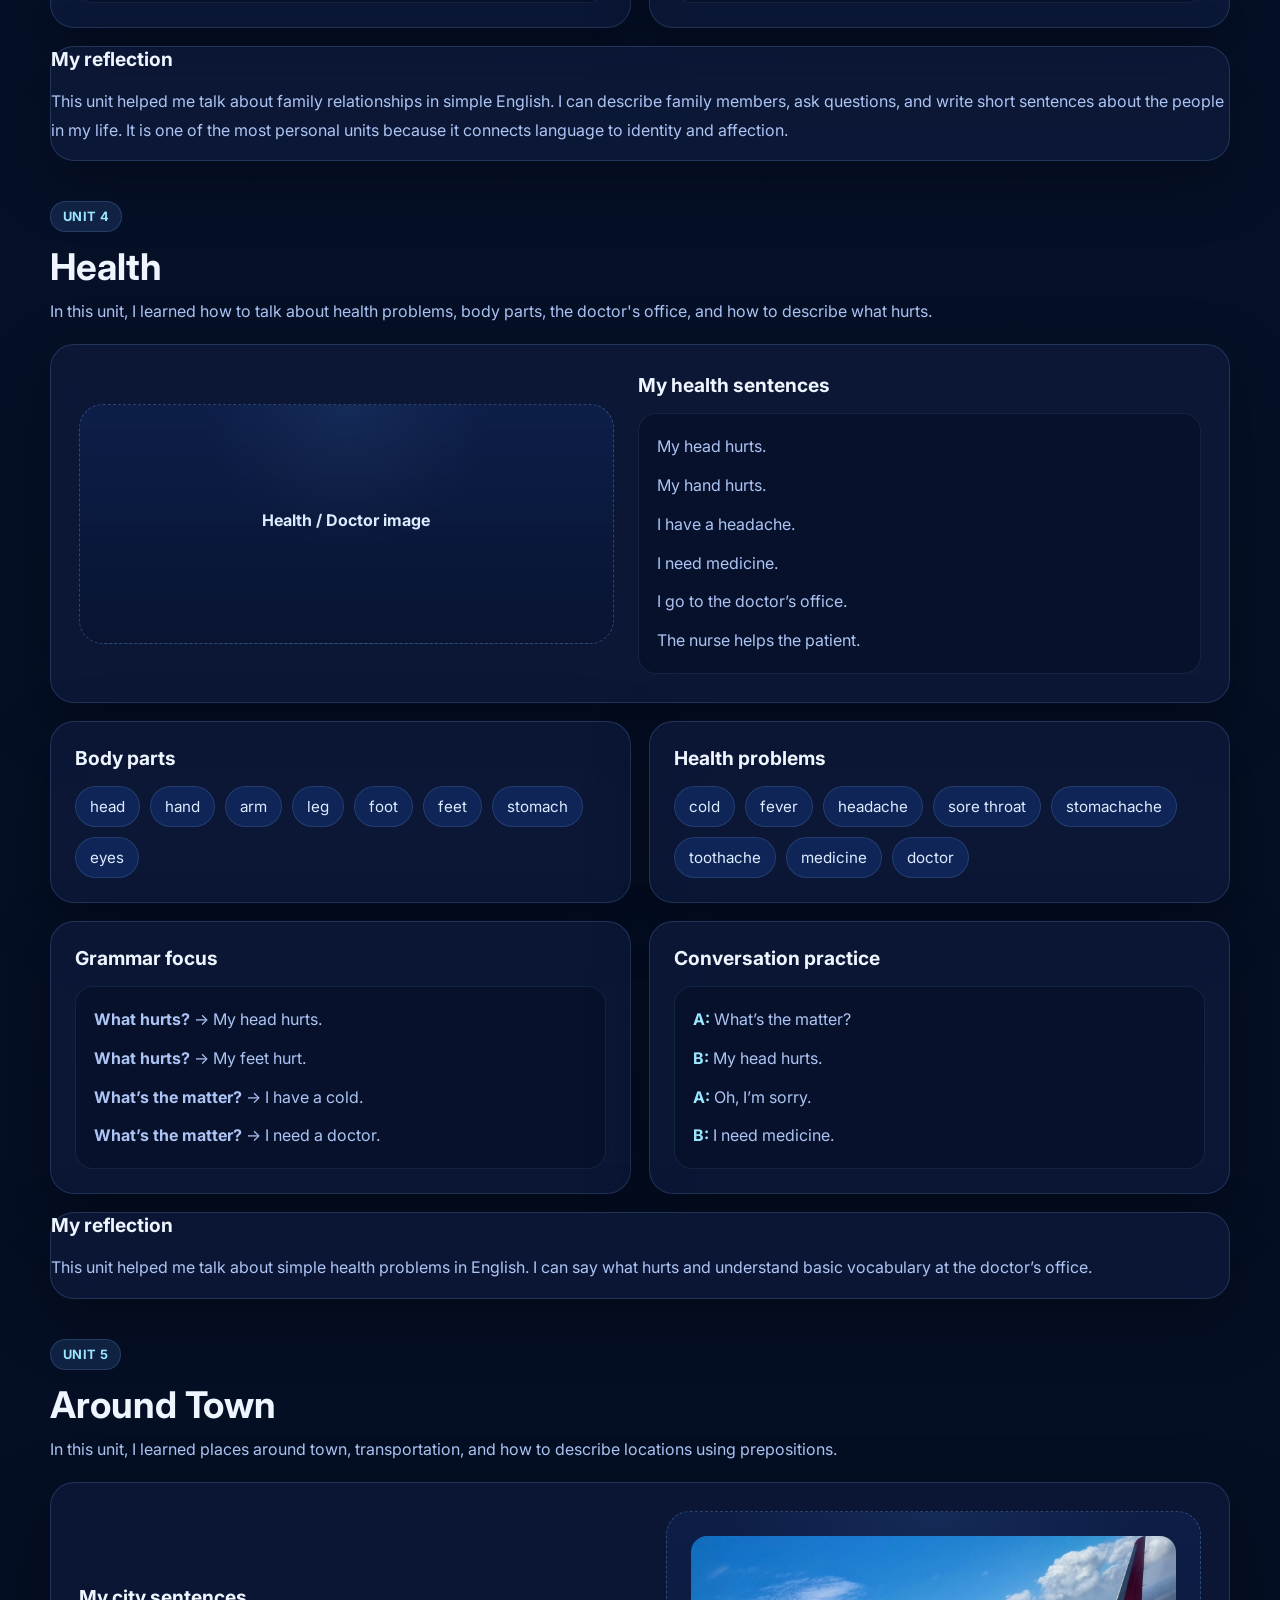
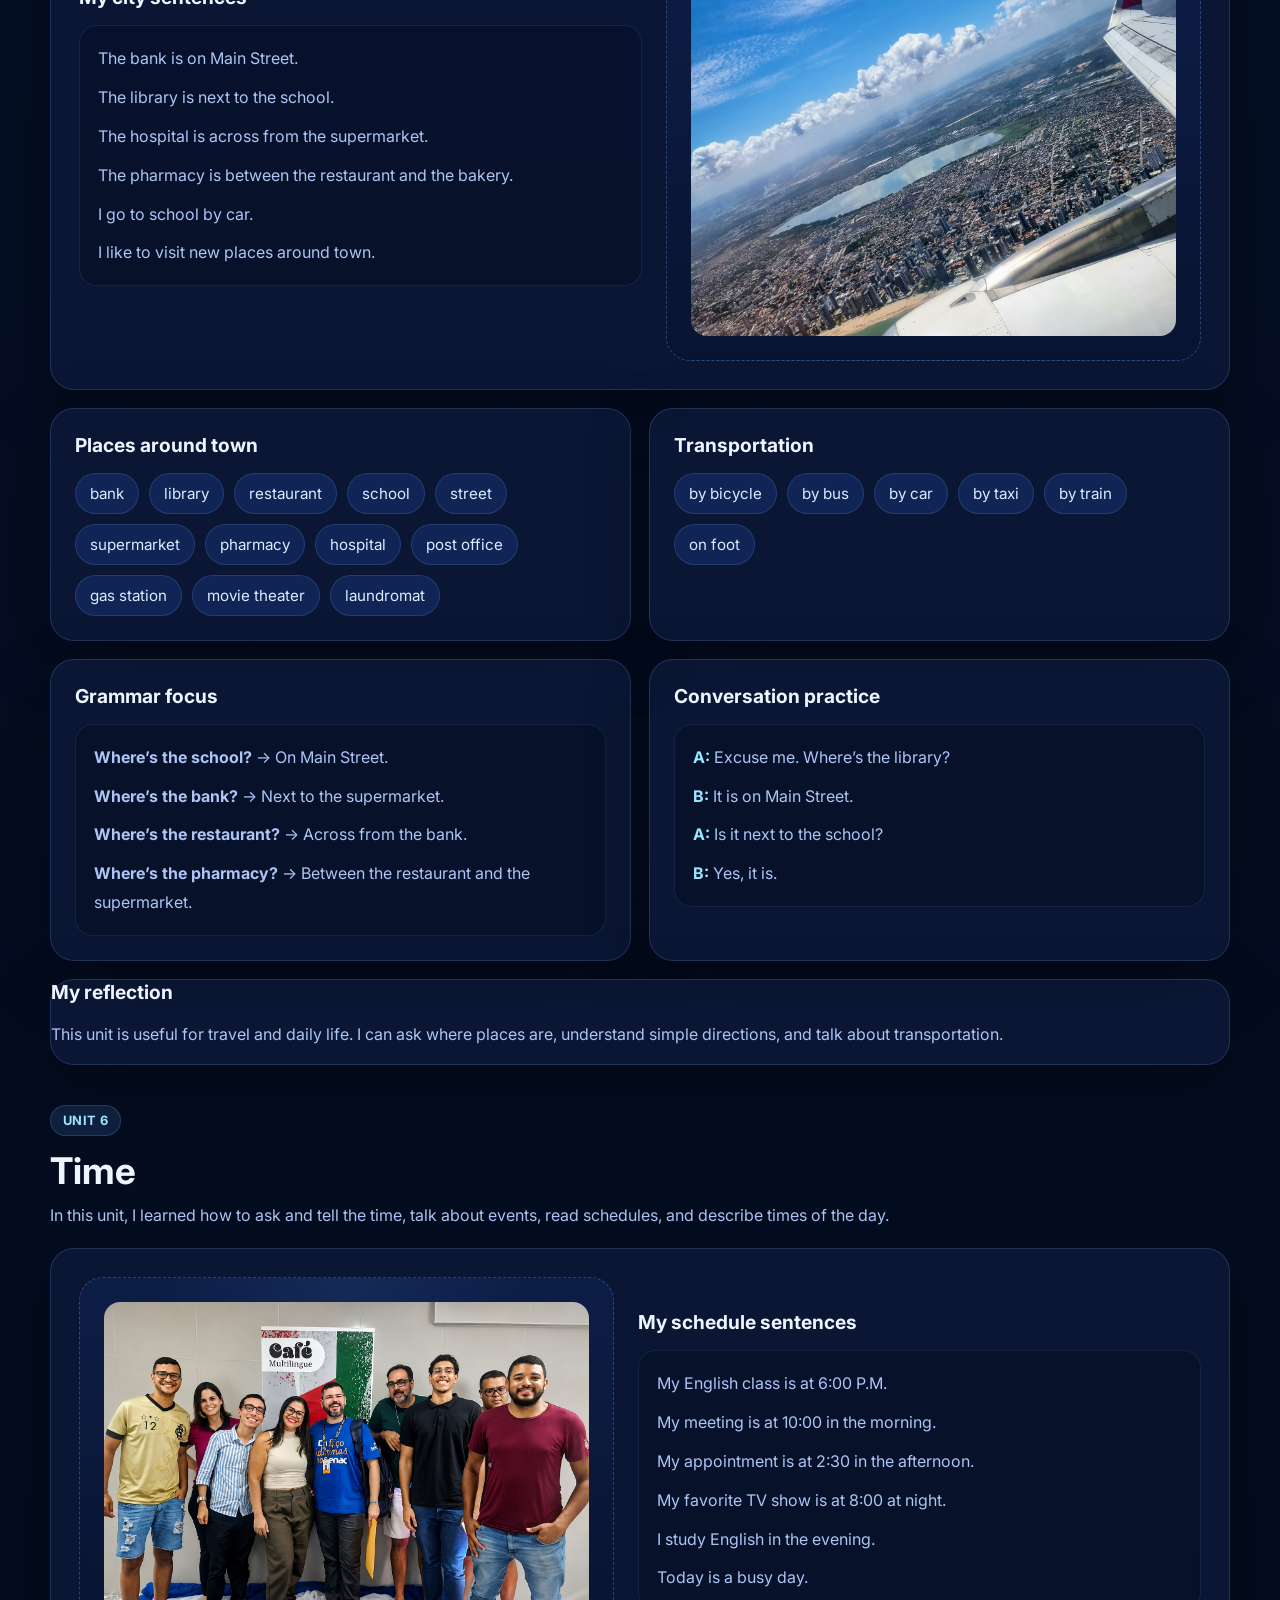
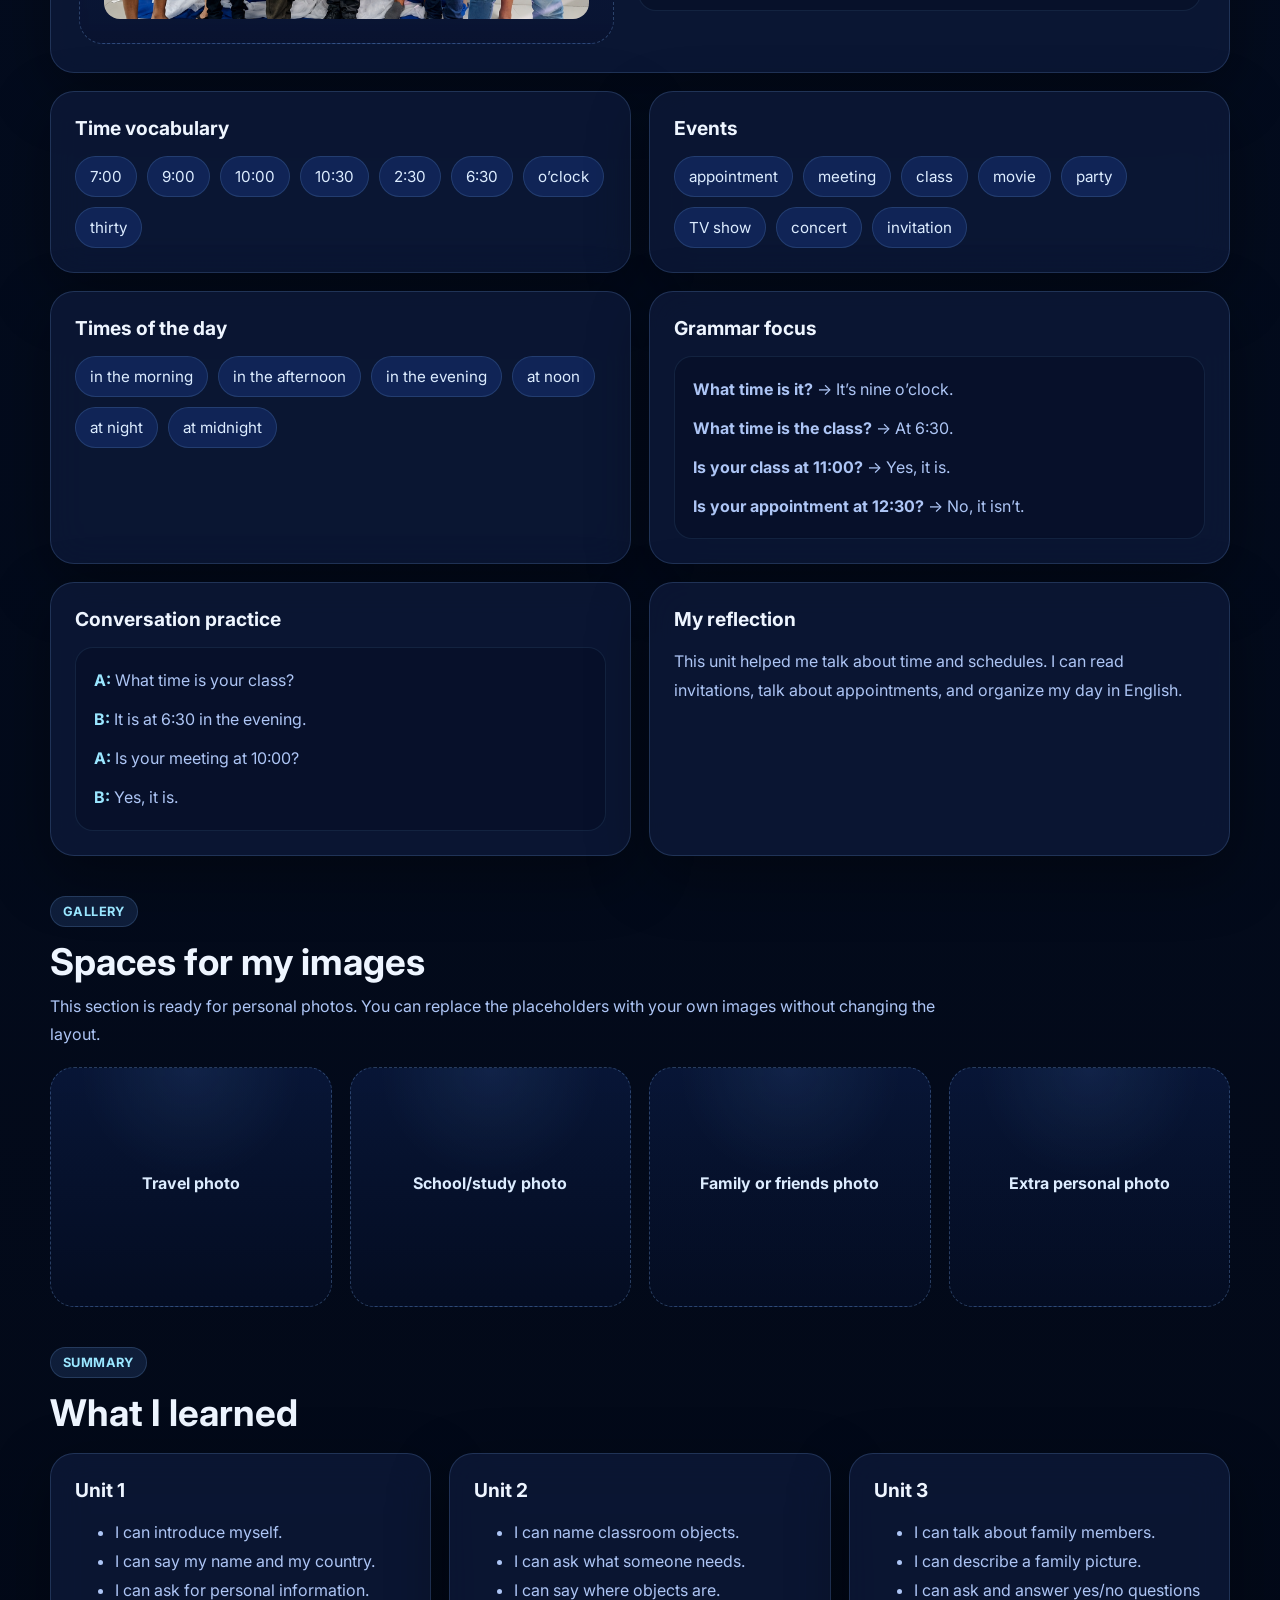
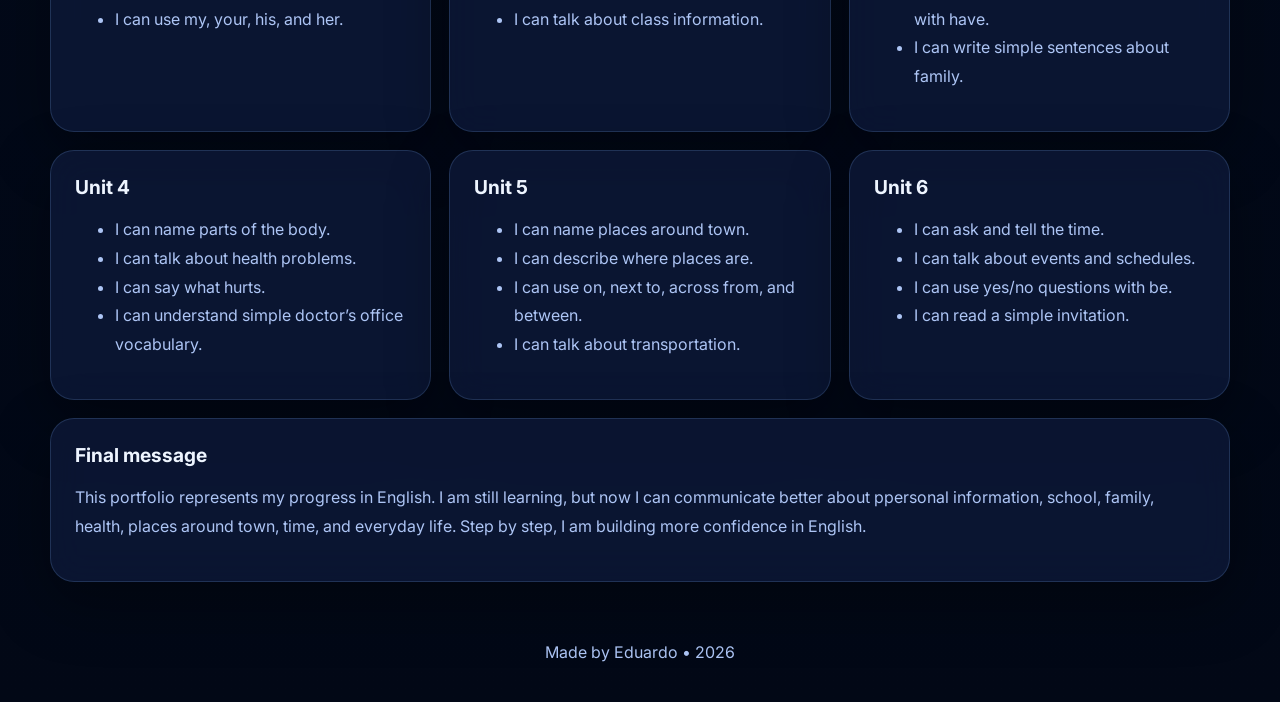
==== commit 500a82f6: "novas seçoes" ====
--- a/index.html
+++ b/index.html
@@ -19,21 +19,24 @@
     <div class="brand">
       <span class="brand-badge">Ventures Basic</span>
       <h1>My English Portfolio</h1>
-      <p class="subtitle">Units 1 to 3 • A modern portfolio about what I learned in English class</p>
+      <p class="subtitle">Units 1 to 6 • A modern portfolio about what I learned in English class</p>
     </div>
 
     <button class="menu-toggle" id="menuToggle" aria-label="Open navigation menu">
       <span></span><span></span><span></span>
     </button>
 
-    <nav class="main-nav" id="mainNav">
-      <a href="#home">Home</a>
-      <a href="#unit1">Unit 1</a>
-      <a href="#unit2">Unit 2</a>
-      <a href="#unit3">Unit 3</a>
-      <a href="#gallery">Gallery</a>
-      <a href="#summary">Summary</a>
-    </nav>
+   <nav class="main-nav" id="mainNav">
+  <a href="#home">Home</a>
+  <a href="#unit1">Unit 1</a>
+  <a href="#unit2">Unit 2</a>
+  <a href="#unit3">Unit 3</a>
+  <a href="#unit4">Unit 4</a>
+  <a href="#unit5">Unit 5</a>
+  <a href="#unit6">Unit 6</a>
+  <a href="#gallery">Gallery</a>
+  <a href="#summary">Summary</a>
+</nav>
   </header>
 
   <main class="page-shell">
@@ -47,7 +50,7 @@
           and practice English in real situations.
         </p>
         <p>
-          This website shows what I learned in Units 1, 2, and 3 of <strong>Ventures Basic</strong>.
+          This website shows what I learned in Units 1, 2, 3, 4, 5, and 6 of <strong>Ventures Basic</strong>.
           It is my portfolio for class, but it also reflects who I am.
         </p>
 
@@ -412,6 +415,295 @@
       </div>
     </section>
 
+    <section class="unit-section reveal" id="unit4">
+  <div class="section-heading">
+    <span class="unit-tag">Unit 4</span>
+    <h2>Health</h2>
+    <p>
+      In this unit, I learned how to talk about health problems, body parts,
+      the doctor's office, and how to describe what hurts.
+    </p>
+  </div>
+
+  <div class="panel split reverse">
+    <div>
+      <div class="image-placeholder">
+        <span>Health / Doctor image</span>
+      </div>
+    </div>
+
+    <div>
+      <h3>My health sentences</h3>
+      <div class="sentence-list">
+        <p>My head hurts.</p>
+        <p>My hand hurts.</p>
+        <p>I have a headache.</p>
+        <p>I need medicine.</p>
+        <p>I go to the doctor’s office.</p>
+        <p>The nurse helps the patient.</p>
+      </div>
+    </div>
+  </div>
+
+  <div class="content-columns">
+    <article class="panel">
+      <h3>Body parts</h3>
+      <div class="chip-grid">
+        <span class="chip">head</span>
+        <span class="chip">hand</span>
+        <span class="chip">arm</span>
+        <span class="chip">leg</span>
+        <span class="chip">foot</span>
+        <span class="chip">feet</span>
+        <span class="chip">stomach</span>
+        <span class="chip">eyes</span>
+      </div>
+    </article>
+
+    <article class="panel">
+      <h3>Health problems</h3>
+      <div class="chip-grid">
+        <span class="chip">cold</span>
+        <span class="chip">fever</span>
+        <span class="chip">headache</span>
+        <span class="chip">sore throat</span>
+        <span class="chip">stomachache</span>
+        <span class="chip">toothache</span>
+        <span class="chip">medicine</span>
+        <span class="chip">doctor</span>
+      </div>
+    </article>
+  </div>
+
+  <div class="content-columns">
+    <article class="panel">
+      <h3>Grammar focus</h3>
+      <div class="grammar-card">
+        <p><strong>What hurts?</strong> → My head hurts.</p>
+        <p><strong>What hurts?</strong> → My feet hurt.</p>
+        <p><strong>What’s the matter?</strong> → I have a cold.</p>
+        <p><strong>What’s the matter?</strong> → I need a doctor.</p>
+      </div>
+    </article>
+
+    <article class="panel">
+      <h3>Conversation practice</h3>
+      <div class="dialogue">
+        <p><span>A:</span> What’s the matter?</p>
+        <p><span>B:</span> My head hurts.</p>
+        <p><span>A:</span> Oh, I’m sorry.</p>
+        <p><span>B:</span> I need medicine.</p>
+      </div>
+    </article>
+  </div>
+
+  <div class="panel">
+    <h3>My reflection</h3>
+    <p>
+      This unit helped me talk about simple health problems in English.
+      I can say what hurts and understand basic vocabulary at the doctor’s office.
+    </p>
+  </div>
+</section>
+
+<section class="unit-section reveal" id="unit5">
+  <div class="section-heading">
+    <span class="unit-tag">Unit 5</span>
+    <h2>Around Town</h2>
+    <p>
+      In this unit, I learned places around town, transportation, and how to describe
+      locations using prepositions.
+    </p>
+  </div>
+
+  <div class="panel split">
+    <div>
+      <h3>My city sentences</h3>
+      <div class="sentence-list">
+        <p>The bank is on Main Street.</p>
+        <p>The library is next to the school.</p>
+        <p>The hospital is across from the supermarket.</p>
+        <p>The pharmacy is between the restaurant and the bakery.</p>
+        <p>I go to school by car.</p>
+        <p>I like to visit new places around town.</p>
+      </div>
+    </div>
+
+    <div>
+      <div class="image-placeholder">
+        <img src="assets/city_recife.jpg" class="section-img">
+      </div>
+    </div>
+  </div>
+
+  <div class="content-columns">
+    <article class="panel">
+      <h3>Places around town</h3>
+      <div class="chip-grid">
+        <span class="chip">bank</span>
+        <span class="chip">library</span>
+        <span class="chip">restaurant</span>
+        <span class="chip">school</span>
+        <span class="chip">street</span>
+        <span class="chip">supermarket</span>
+        <span class="chip">pharmacy</span>
+        <span class="chip">hospital</span>
+        <span class="chip">post office</span>
+        <span class="chip">gas station</span>
+        <span class="chip">movie theater</span>
+        <span class="chip">laundromat</span>
+      </div>
+    </article>
+
+    <article class="panel">
+      <h3>Transportation</h3>
+      <div class="chip-grid">
+        <span class="chip">by bicycle</span>
+        <span class="chip">by bus</span>
+        <span class="chip">by car</span>
+        <span class="chip">by taxi</span>
+        <span class="chip">by train</span>
+        <span class="chip">on foot</span>
+      </div>
+    </article>
+  </div>
+
+  <div class="content-columns">
+    <article class="panel">
+      <h3>Grammar focus</h3>
+      <div class="grammar-card">
+        <p><strong>Where’s the school?</strong> → On Main Street.</p>
+        <p><strong>Where’s the bank?</strong> → Next to the supermarket.</p>
+        <p><strong>Where’s the restaurant?</strong> → Across from the bank.</p>
+        <p><strong>Where’s the pharmacy?</strong> → Between the restaurant and the supermarket.</p>
+      </div>
+    </article>
+
+    <article class="panel">
+      <h3>Conversation practice</h3>
+      <div class="dialogue">
+        <p><span>A:</span> Excuse me. Where’s the library?</p>
+        <p><span>B:</span> It is on Main Street.</p>
+        <p><span>A:</span> Is it next to the school?</p>
+        <p><span>B:</span> Yes, it is.</p>
+      </div>
+    </article>
+  </div>
+
+  <div class="panel">
+    <h3>My reflection</h3>
+    <p>
+      This unit is useful for travel and daily life. I can ask where places are,
+      understand simple directions, and talk about transportation.
+    </p>
+  </div>
+</section>
+
+<section class="unit-section reveal" id="unit6">
+  <div class="section-heading">
+    <span class="unit-tag">Unit 6</span>
+    <h2>Time</h2>
+    <p>
+      In this unit, I learned how to ask and tell the time, talk about events,
+      read schedules, and describe times of the day.
+    </p>
+  </div>
+
+  <div class="panel split reverse">
+    <div>
+      <div class="image-placeholder">
+        <img src="assets/class.png" class="section-img">
+      </div>
+    </div>
+
+    <div>
+      <h3>My schedule sentences</h3>
+      <div class="sentence-list">
+        <p>My English class is at 6:00 P.M.</p>
+        <p>My meeting is at 10:00 in the morning.</p>
+        <p>My appointment is at 2:30 in the afternoon.</p>
+        <p>My favorite TV show is at 8:00 at night.</p>
+        <p>I study English in the evening.</p>
+        <p>Today is a busy day.</p>
+      </div>
+    </div>
+  </div>
+
+  <div class="content-columns">
+    <article class="panel">
+      <h3>Time vocabulary</h3>
+      <div class="chip-grid">
+        <span class="chip">7:00</span>
+        <span class="chip">9:00</span>
+        <span class="chip">10:00</span>
+        <span class="chip">10:30</span>
+        <span class="chip">2:30</span>
+        <span class="chip">6:30</span>
+        <span class="chip">o’clock</span>
+        <span class="chip">thirty</span>
+      </div>
+    </article>
+
+    <article class="panel">
+      <h3>Events</h3>
+      <div class="chip-grid">
+        <span class="chip">appointment</span>
+        <span class="chip">meeting</span>
+        <span class="chip">class</span>
+        <span class="chip">movie</span>
+        <span class="chip">party</span>
+        <span class="chip">TV show</span>
+        <span class="chip">concert</span>
+        <span class="chip">invitation</span>
+      </div>
+    </article>
+  </div>
+
+  <div class="content-columns">
+    <article class="panel">
+      <h3>Times of the day</h3>
+      <div class="chip-grid">
+        <span class="chip">in the morning</span>
+        <span class="chip">in the afternoon</span>
+        <span class="chip">in the evening</span>
+        <span class="chip">at noon</span>
+        <span class="chip">at night</span>
+        <span class="chip">at midnight</span>
+      </div>
+    </article>
+
+    <article class="panel">
+      <h3>Grammar focus</h3>
+      <div class="grammar-card">
+        <p><strong>What time is it?</strong> → It’s nine o’clock.</p>
+        <p><strong>What time is the class?</strong> → At 6:30.</p>
+        <p><strong>Is your class at 11:00?</strong> → Yes, it is.</p>
+        <p><strong>Is your appointment at 12:30?</strong> → No, it isn’t.</p>
+      </div>
+    </article>
+  </div>
+
+  <div class="content-columns">
+    <article class="panel">
+      <h3>Conversation practice</h3>
+      <div class="dialogue">
+        <p><span>A:</span> What time is your class?</p>
+        <p><span>B:</span> It is at 6:30 in the evening.</p>
+        <p><span>A:</span> Is your meeting at 10:00?</p>
+        <p><span>B:</span> Yes, it is.</p>
+      </div>
+    </article>
+
+    <article class="panel">
+      <h3>My reflection</h3>
+      <p>
+        This unit helped me talk about time and schedules. I can read invitations,
+        talk about appointments, and organize my day in English.
+      </p>
+    </article>
+  </div>
+</section>
+
     <section class="unit-section reveal" id="gallery">
       <div class="section-heading">
         <span class="unit-tag">Gallery</span>
@@ -466,13 +758,43 @@
             <li>I can write simple sentences about family.</li>
           </ul>
         </article>
+
+        <article class="panel">
+  <h3>Unit 4</h3>
+  <ul>
+    <li>I can name parts of the body.</li>
+    <li>I can talk about health problems.</li>
+    <li>I can say what hurts.</li>
+    <li>I can understand simple doctor’s office vocabulary.</li>
+  </ul>
+</article>
+
+<article class="panel">
+  <h3>Unit 5</h3>
+  <ul>
+    <li>I can name places around town.</li>
+    <li>I can describe where places are.</li>
+    <li>I can use on, next to, across from, and between.</li>
+    <li>I can talk about transportation.</li>
+  </ul>
+</article>
+
+<article class="panel">
+  <h3>Unit 6</h3>
+  <ul>
+    <li>I can ask and tell the time.</li>
+    <li>I can talk about events and schedules.</li>
+    <li>I can use yes/no questions with be.</li>
+    <li>I can read a simple invitation.</li>
+  </ul>
+</article>
       </div>
 
       <div class="panel final-message">
         <h3>Final message</h3>
         <p>
           This portfolio represents my progress in English. I am still learning, but now I can communicate
-          better about personal information, school, family, and everyday life. Step by step, I am building
+          better about ppersonal information, school, family, health, places around town, time, and everyday life. Step by step, I am building
           more confidence in English.
         </p>
       </div>
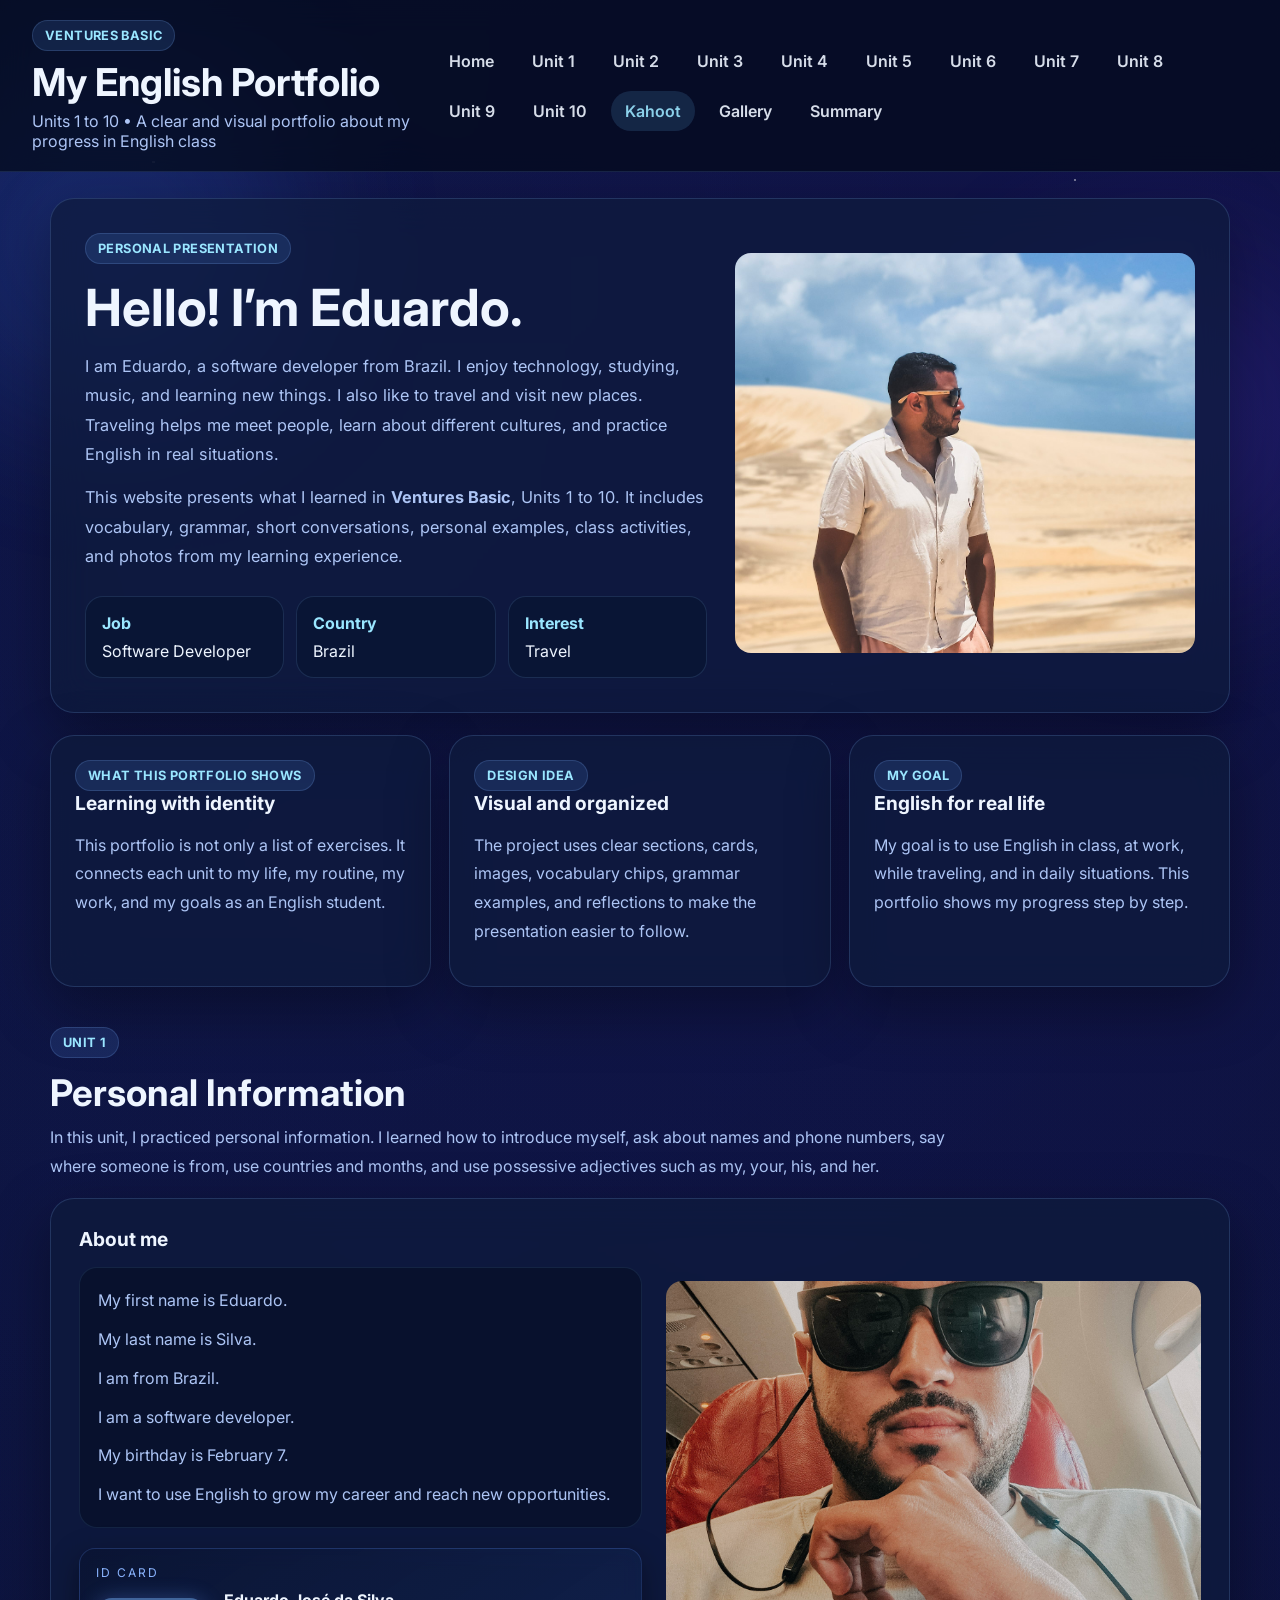
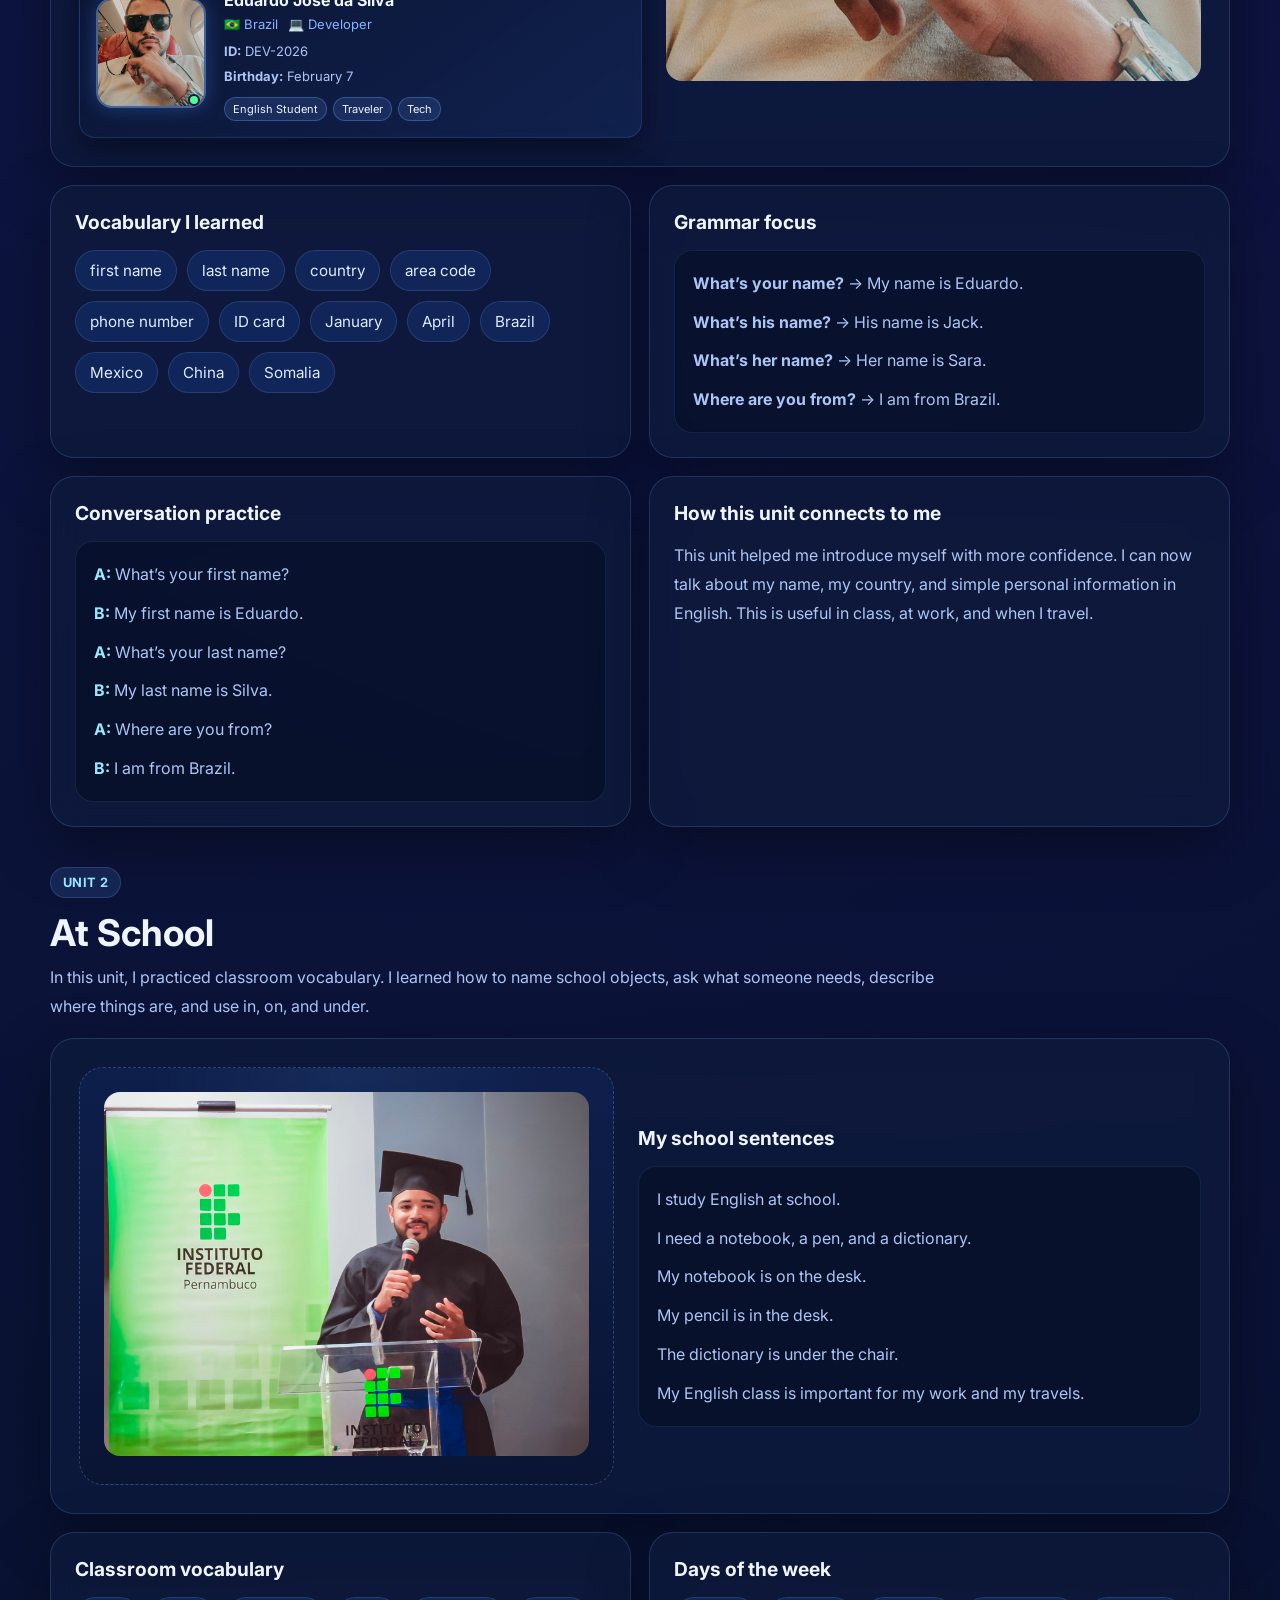
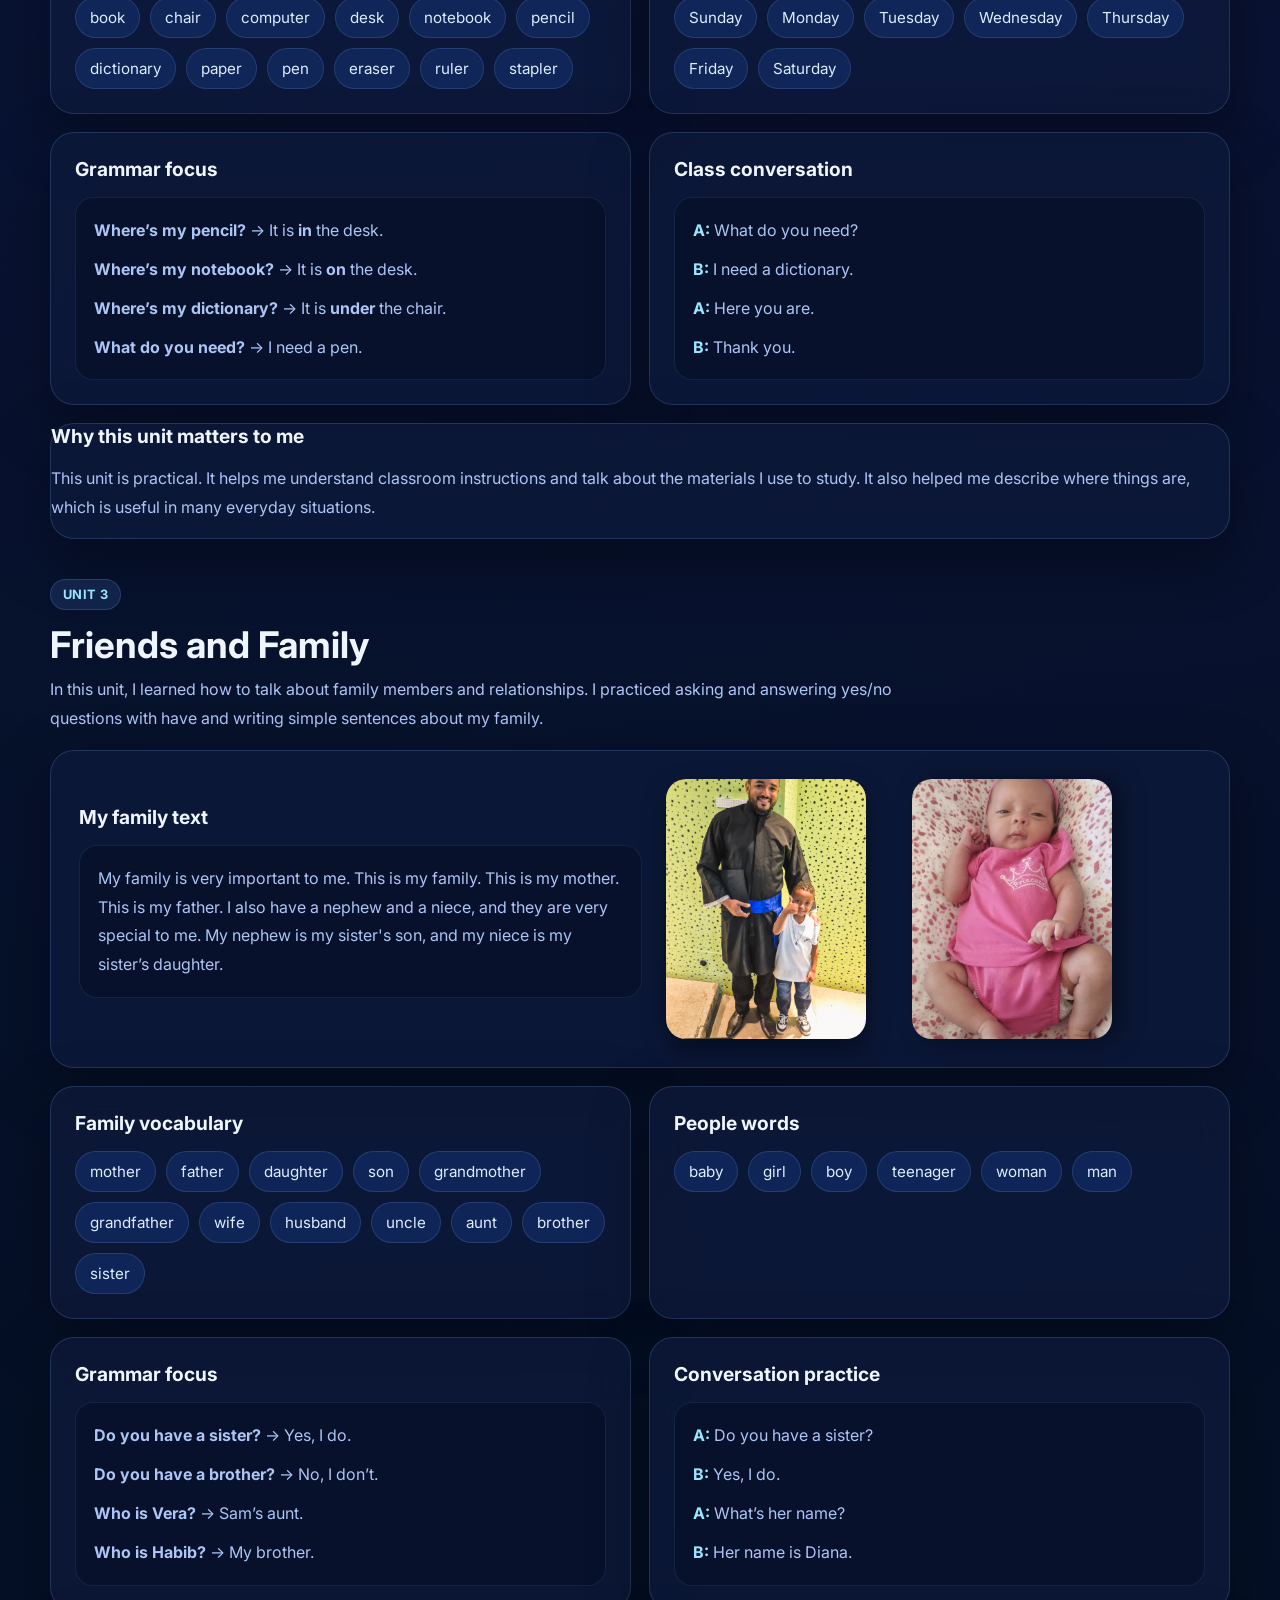
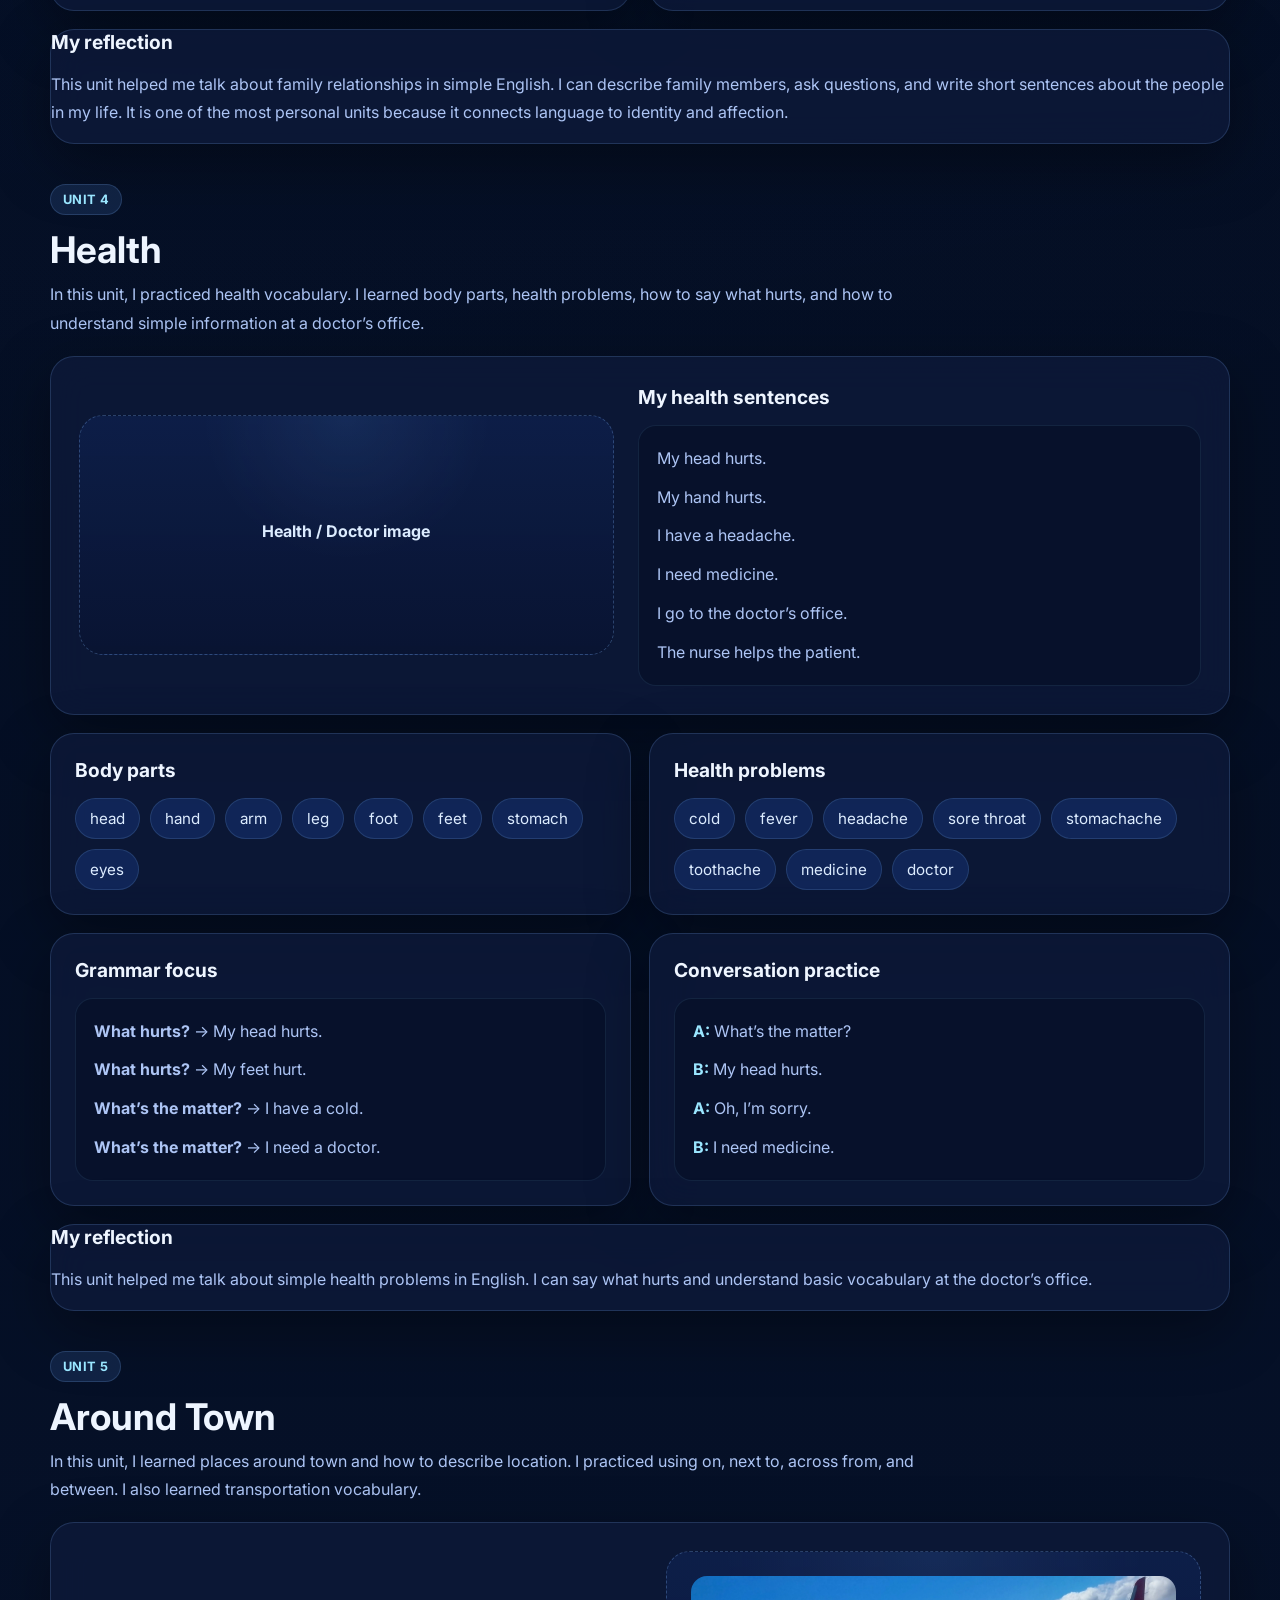
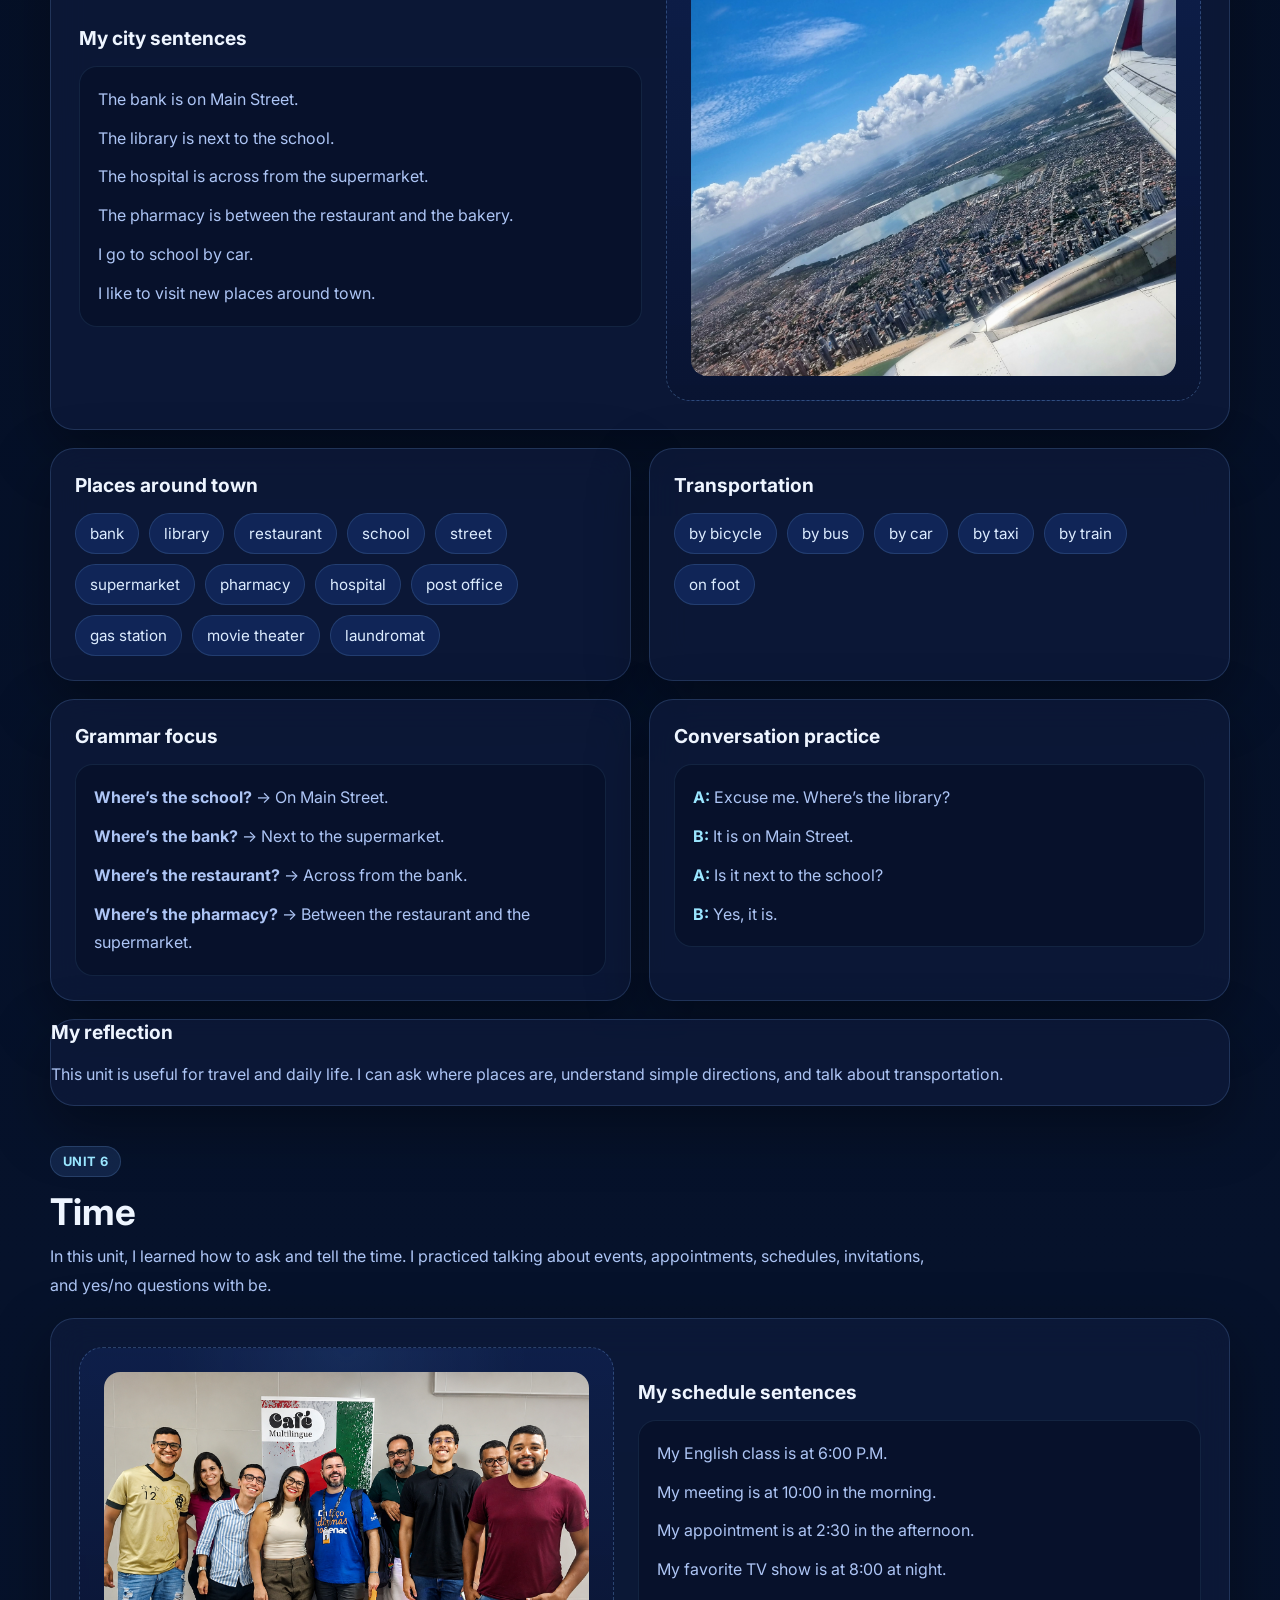
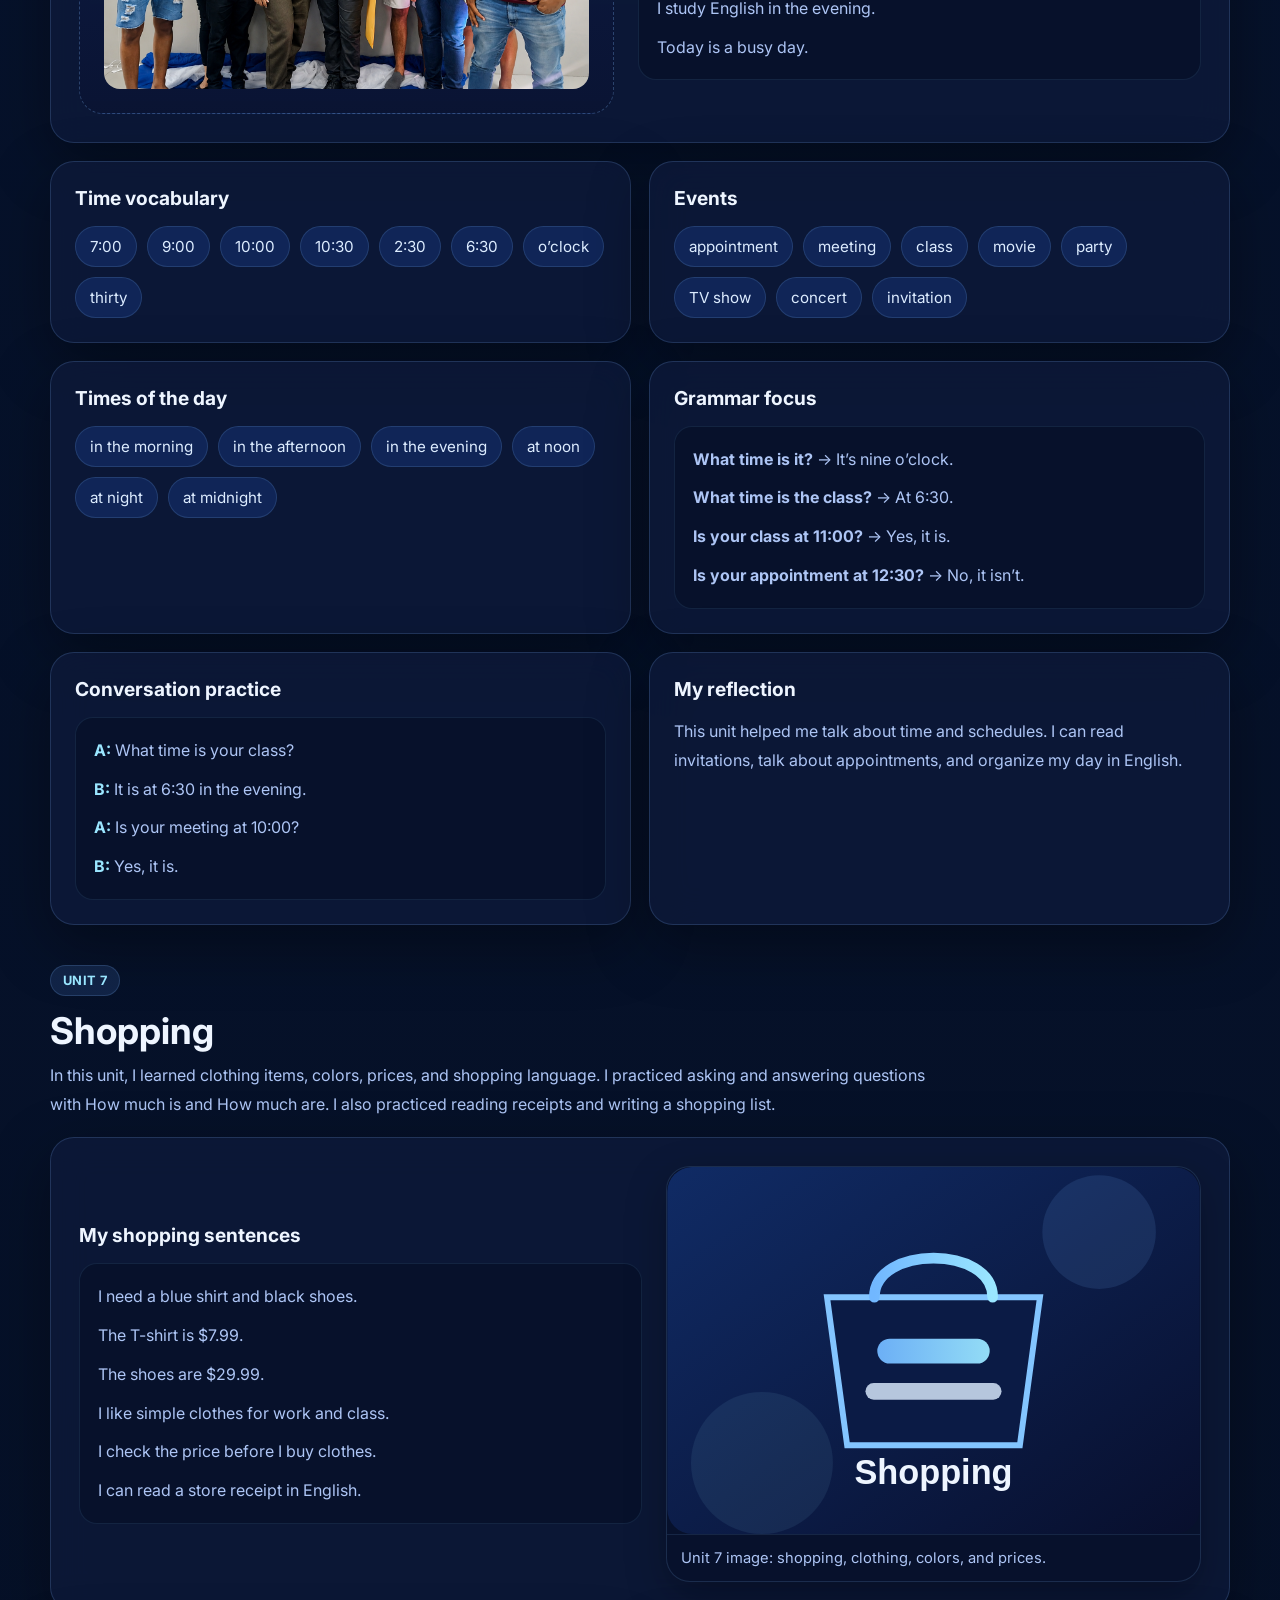
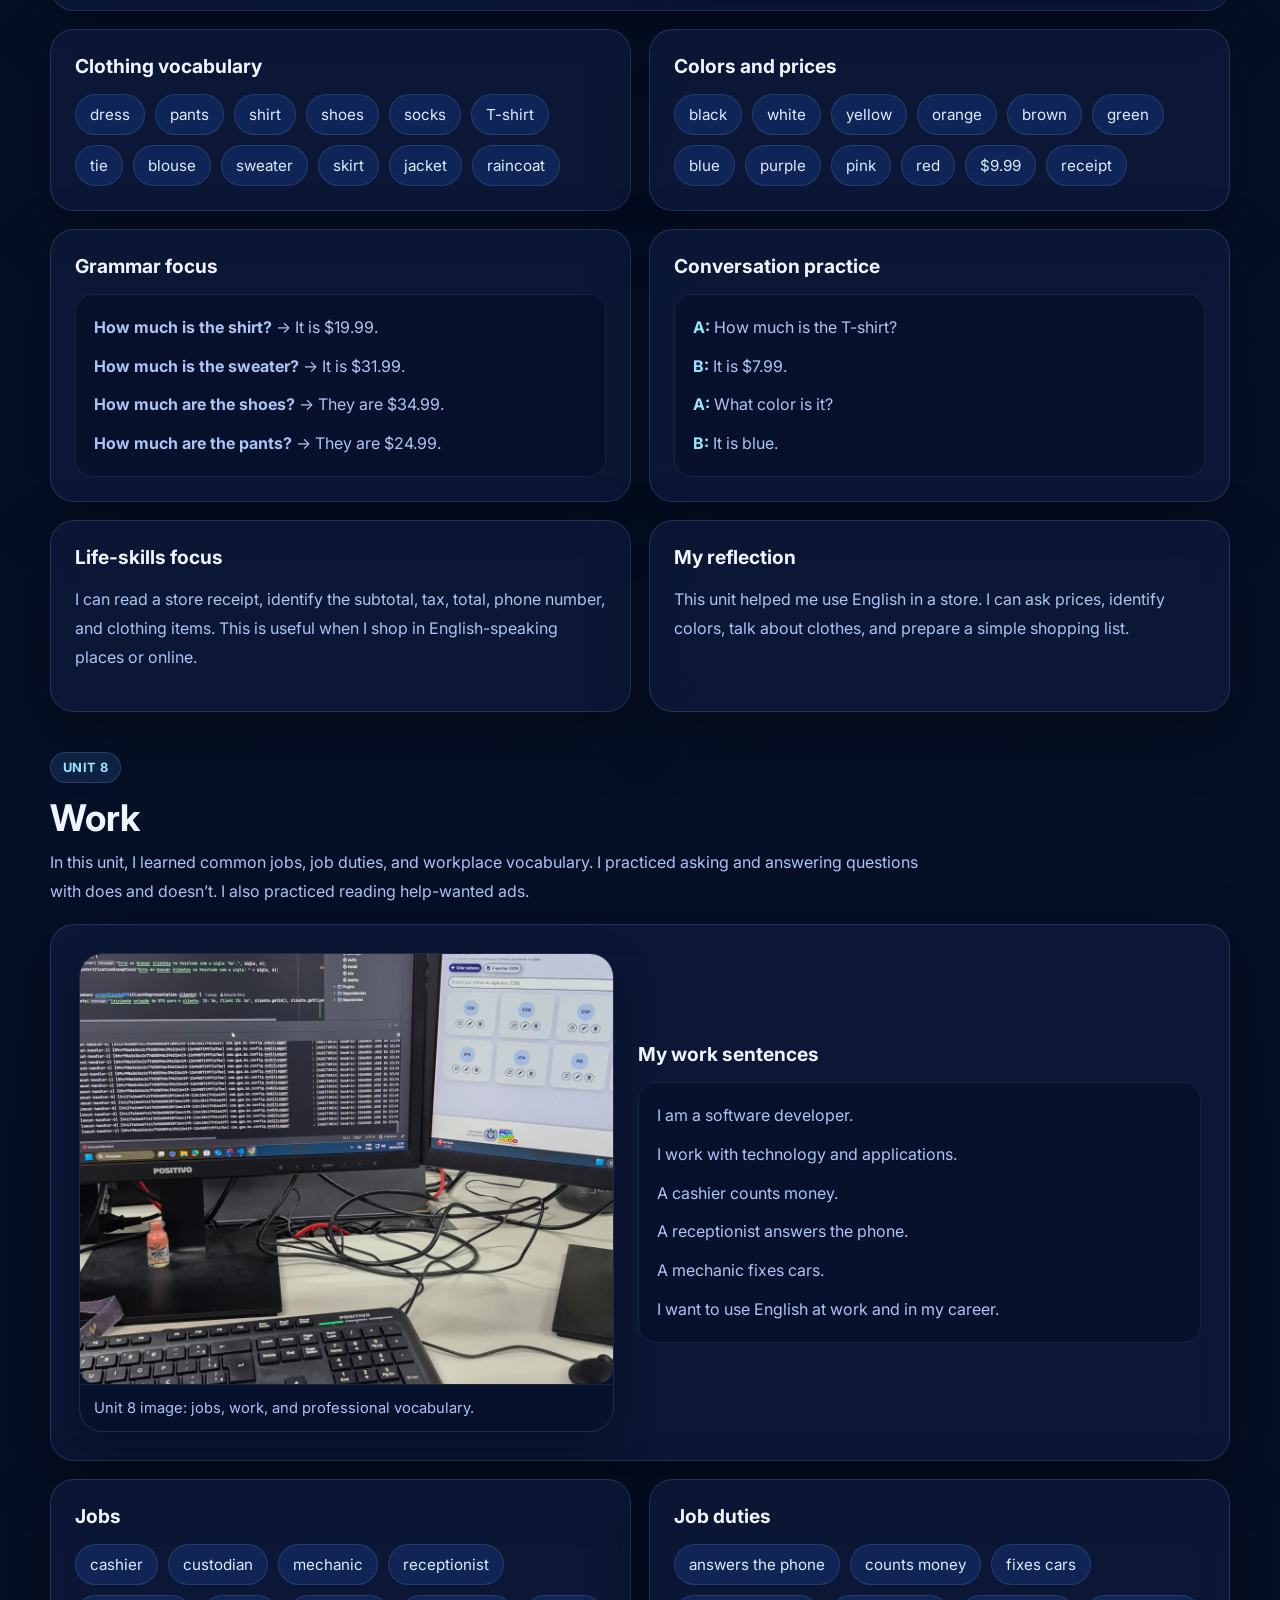
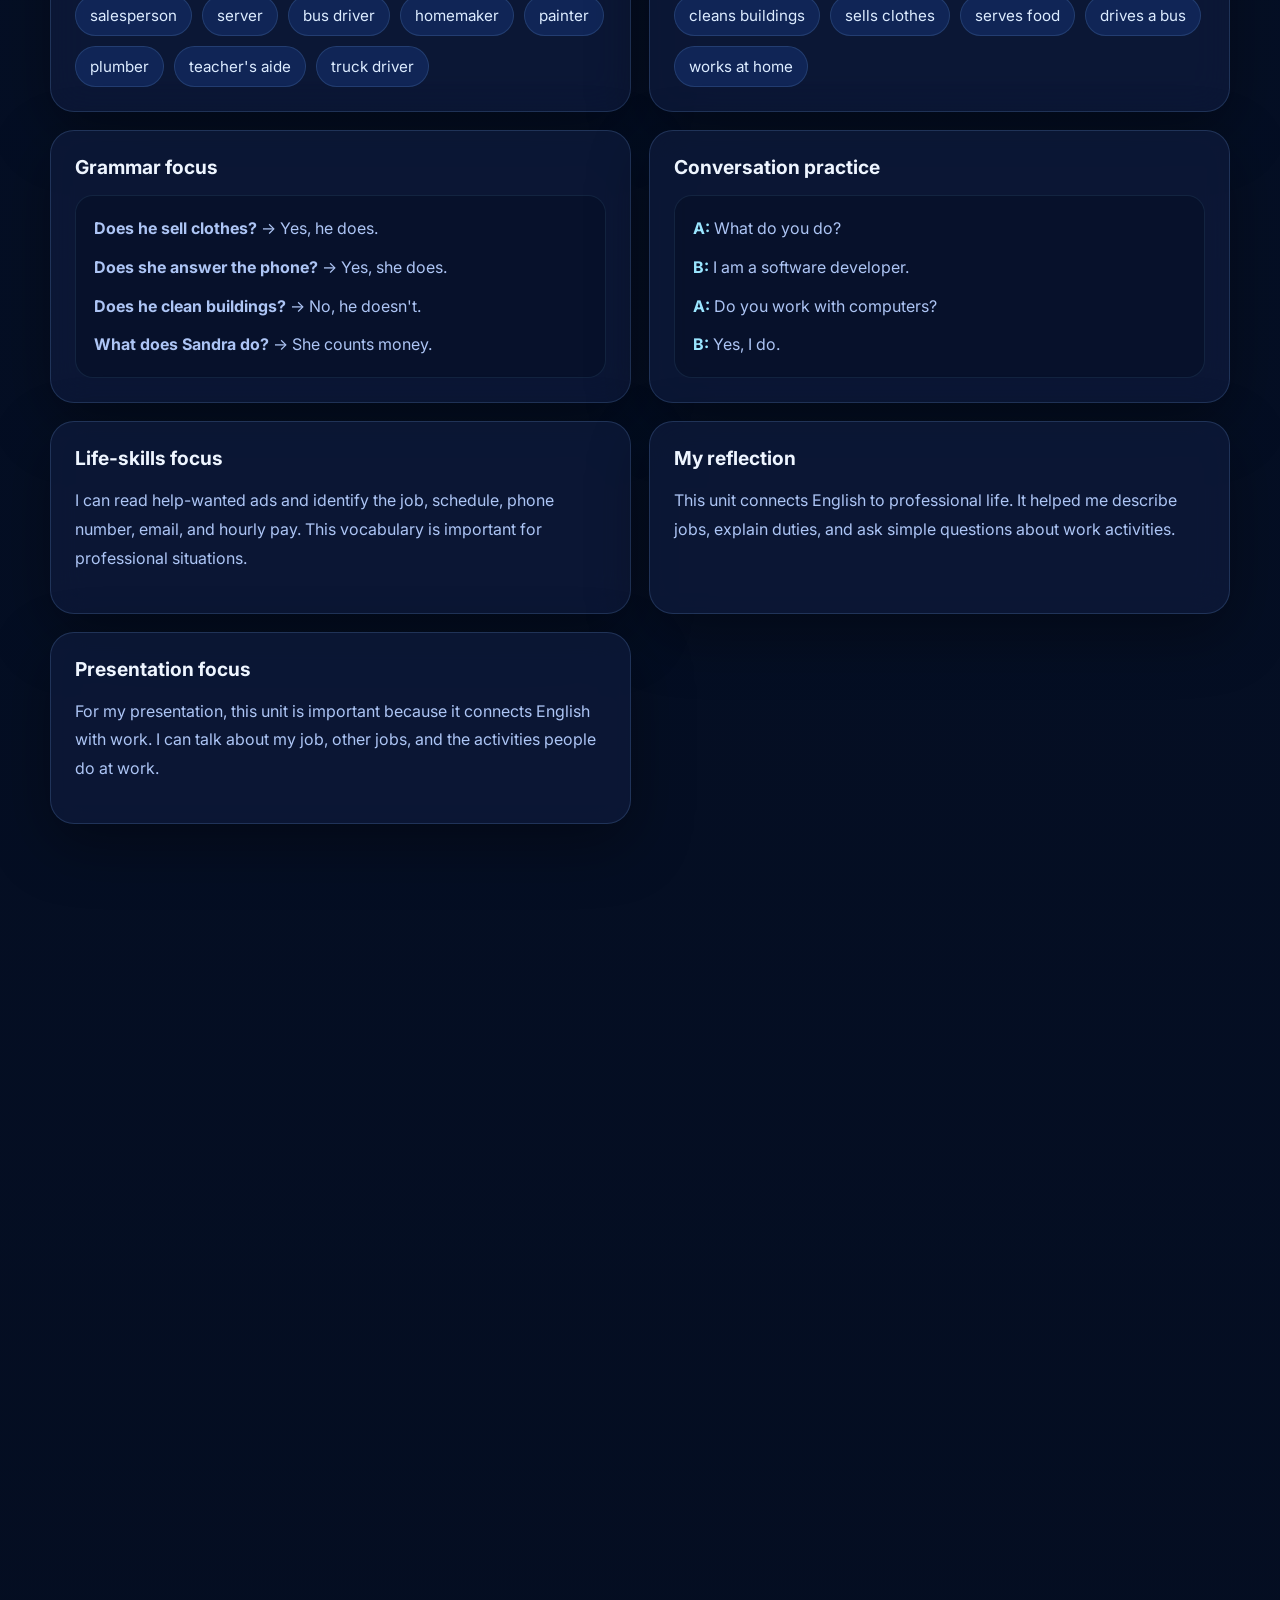
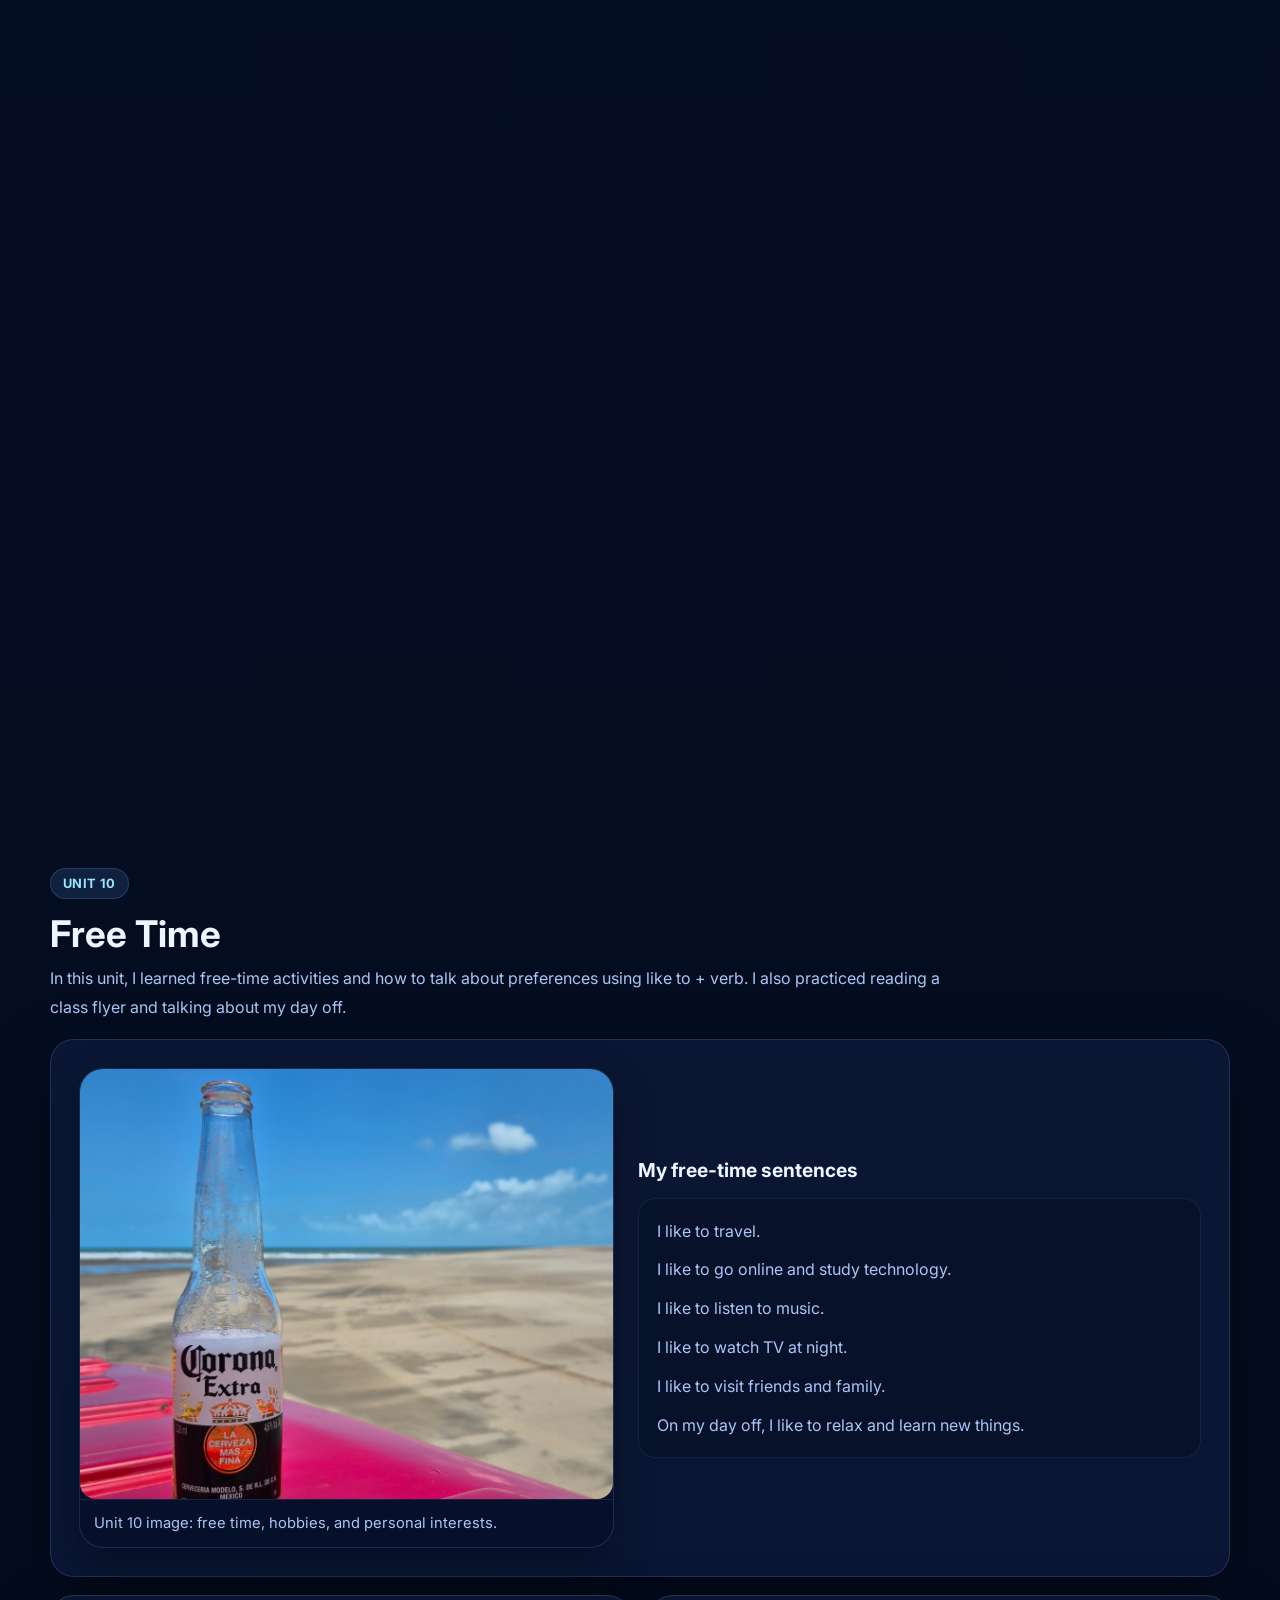
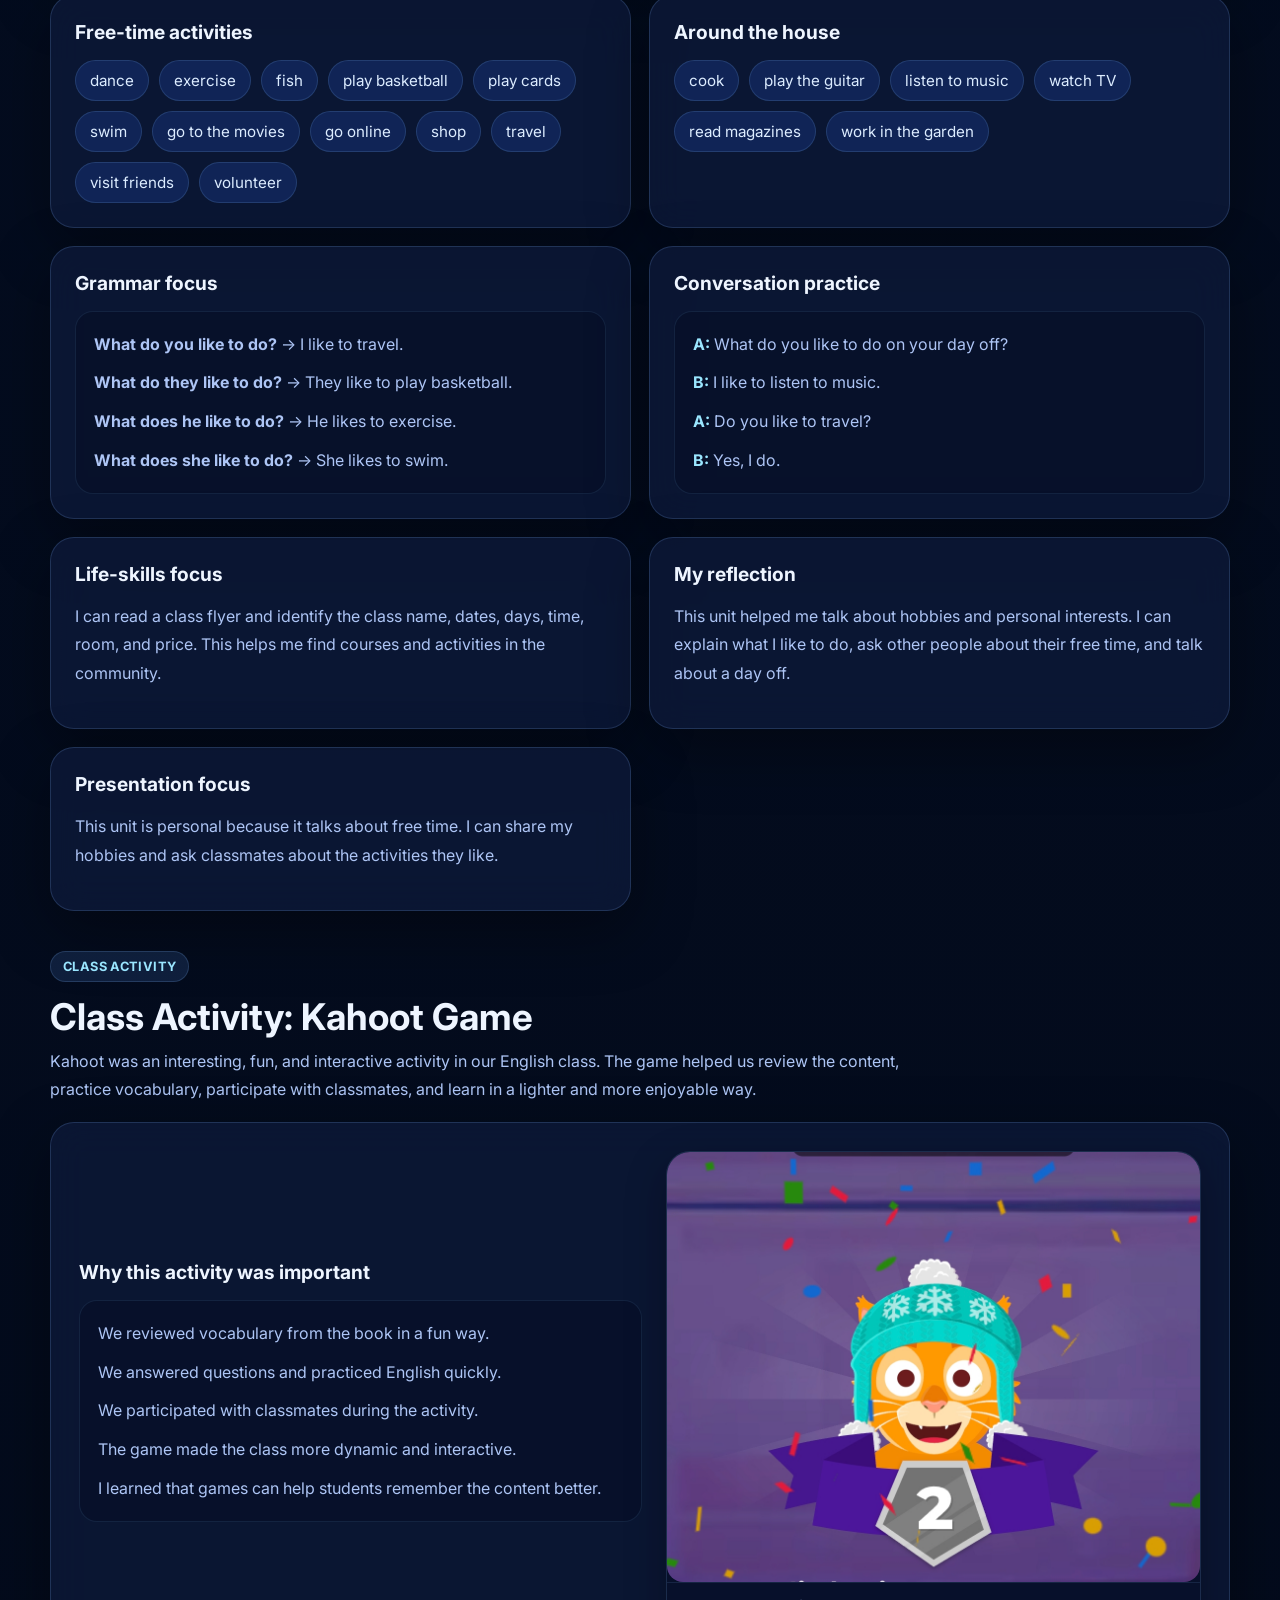
==== commit 2d4be697: "lastet unit" ====
--- a/index.html
+++ b/index.html
@@ -1,810 +1,1072 @@
 <!DOCTYPE html>
+
 <html lang="en">
 <head>
-  <meta charset="UTF-8" />
-  <meta name="viewport" content="width=device-width, initial-scale=1.0" />
-  <title>My English Portfolio | Ventures Basic</title>
-  <meta name="description" content="A personal English portfolio based on Ventures Basic Units 1 to 3." />
-  <link rel="preconnect" href="https://fonts.googleapis.com">
-  <link rel="preconnect" href="https://fonts.gstatic.com" crossorigin>
-  <link href="https://fonts.googleapis.com/css2?family=Inter:wght@400;500;600;700;800&display=swap" rel="stylesheet">
-  <link rel="stylesheet" href="styles.css" />
-</head>
+<meta charset="utf-8"/>
+<meta content="width=device-width, initial-scale=1.0" name="viewport"/>
+<title>My English Portfolio | Ventures Basic</title>
+<meta content="A personal English portfolio based on Ventures Basic Units 1 to 10." name="description"/>
+<link href="https://fonts.googleapis.com" rel="preconnect"/>
+<link crossorigin="" href="https://fonts.gstatic.com" rel="preconnect"/>
+<link href="https://fonts.googleapis.com/css2?family=Inter:wght@400;500;600;700;800&amp;display=swap" rel="stylesheet"/>
+<link href="styles.css" rel="stylesheet">
+</link></head>
 <body>
-  <div class="stars"></div>
-  <div class="nebula nebula-1"></div>
-  <div class="nebula nebula-2"></div>
-
-  <header class="site-header">
-    <div class="brand">
-      <span class="brand-badge">Ventures Basic</span>
-      <h1>My English Portfolio</h1>
-      <p class="subtitle">Units 1 to 6 • A modern portfolio about what I learned in English class</p>
-    </div>
-
-    <button class="menu-toggle" id="menuToggle" aria-label="Open navigation menu">
-      <span></span><span></span><span></span>
-    </button>
-
-   <nav class="main-nav" id="mainNav">
-  <a href="#home">Home</a>
-  <a href="#unit1">Unit 1</a>
-  <a href="#unit2">Unit 2</a>
-  <a href="#unit3">Unit 3</a>
-  <a href="#unit4">Unit 4</a>
-  <a href="#unit5">Unit 5</a>
-  <a href="#unit6">Unit 6</a>
-  <a href="#gallery">Gallery</a>
-  <a href="#summary">Summary</a>
+<div class="stars"></div>
+<div class="nebula nebula-1"></div>
+<div class="nebula nebula-2"></div>
+<header class="site-header">
+<div class="brand">
+<span class="brand-badge">Ventures Basic</span>
+<h1>My English Portfolio</h1>
+<p class="subtitle">Units 1 to 10 • A clear and visual portfolio about my progress in English class</p>
+</div>
+<button aria-label="Open navigation menu" class="menu-toggle" id="menuToggle">
+<span></span><span></span><span></span>
+</button>
+<nav class="main-nav" id="mainNav">
+<a href="#home">Home</a>
+<a href="#unit1">Unit 1</a>
+<a href="#unit2">Unit 2</a>
+<a href="#unit3">Unit 3</a>
+<a href="#unit4">Unit 4</a>
+<a href="#unit5">Unit 5</a>
+<a href="#unit6">Unit 6</a>
+<a href="#unit7">Unit 7</a>
+<a href="#unit8">Unit 8</a>
+<a href="#unit9">Unit 9</a>
+<a href="#unit10">Unit 10</a><a href="#kahoot">Kahoot</a>
+<a href="#gallery">Gallery</a>
+<a href="#summary">Summary</a>
 </nav>
-  </header>
-
-  <main class="page-shell">
-    <section class="hero panel reveal" id="home">
-      <div class="hero-copy">
-        <span class="eyebrow">Personal Presentation</span>
-        <h2>Hello! I’m Eduardo.</h2>
-        <p>
-          I am a software developer from Brazil. I like technology, studying, and learning new things.
-          I also like to travel and visit new places. Traveling helps me meet people, learn about culture,
-          and practice English in real situations.
-        </p>
-        <p>
-          This website shows what I learned in Units 1, 2, 3, 4, 5, and 6 of <strong>Ventures Basic</strong>.
-          It is my portfolio for class, but it also reflects who I am.
-        </p>
-
-        <div class="hero-highlights">
-          <div class="mini-card">
-            <strong>Job</strong>
-            <span>Software Developer</span>
-          </div>
-          <div class="mini-card">
-            <strong>Country</strong>
-            <span>Brazil</span>
-          </div>
-          <div class="mini-card">
-            <strong>Interest</strong>
-            <span>Travel</span>
-          </div>
-        </div>
-      </div>
-
-      <!-- HERO -->
+</header>
+<main class="page-shell">
+<section class="hero panel reveal" id="home">
+<div class="hero-copy">
+<span class="eyebrow">Personal Presentation</span>
+<h2>Hello! I’m Eduardo.</h2>
+<p>I am Eduardo, a software developer from Brazil. I enjoy technology, studying, music, and learning new things. I also like to travel and visit new places. Traveling helps me meet people, learn about different cultures, and practice English in real situations.</p>
+<p>This website presents what I learned in <strong>Ventures Basic</strong>, Units 1 to 10. It includes vocabulary, grammar, short conversations, personal examples, class activities, and photos from my learning experience.</p>
+<div class="hero-highlights">
+<div class="mini-card">
+<strong>Job</strong>
+<span>Software Developer</span>
+</div>
+<div class="mini-card">
+<strong>Country</strong>
+<span>Brazil</span>
+</div>
+<div class="mini-card">
+<strong>Interest</strong>
+<span>Travel</span>
+</div>
+</div>
+</div>
+<!-- HERO -->
 <div class="hero-visual">
-  <img src="assets/travel.jpg" class="hero-img">
-</div>
-    </section>
-
-    <section class="intro-grid reveal">
-      <article class="panel intro-card">
-        <span class="eyebrow">What this portfolio shows</span>
-        <h3>Learning with identity</h3>
-        <p>
-          Instead of showing only isolated sentences, this portfolio organizes the content by unit,
-          with vocabulary, grammar, example conversations, and personal sentences connected to my life.
-        </p>
-      </article>
-
-      <article class="panel intro-card">
-        <span class="eyebrow">Design idea</span>
-        <h3>Blue space theme</h3>
-        <p>
-          The visual style uses dark blue tones, bright accents, glass panels, and open sections that can
-          grow as more content is added.
-        </p>
-      </article>
-
-      <article class="panel intro-card">
-  <span class="eyebrow">My goal</span>
-  <h3>English for real life</h3>
-  <p>
-    I want to use English in class, at work, and while traveling. I also want to improve my English
-    to grow my professional career and reach better opportunities. This site presents that progress
-    in a more creative and personal way.
-  </p>
-</article>
-    </section>
-
-    <section class="unit-section reveal" id="unit1">
-      <div class="section-heading">
-        <span class="unit-tag">Unit 1</span>
-        <h2>Personal Information</h2>
-        <p>
-          In this unit, I learned how to identify personal information, ask questions about names and phone
-          numbers, say where someone is from, use countries and months, and work with possessive adjectives
-          such as <strong>my</strong>, <strong>your</strong>, <strong>his</strong>, and <strong>her</strong>.
-        </p>
-      </div>
-
-      <div class="panel split">
-  <div>
-    <h3>About me</h3>
-
-    <div class="sentence-list">
-      <p>My first name is Eduardo.</p>
-      <p>My last name is Silva.</p>
-      <p>I am from Brazil.</p>
-      <p>I am a software developer.</p>
-      <p>My birthday is February 7.</p>
-      <p>I want to use English to grow my career and reach new opportunities.</p>
-    </div>
-
-    <!-- ID CARD -->
-    <div class="id-card">
-      <div class="id-card-header">
-        <span>ID CARD</span>
-      </div>
-
-      <div class="id-card-body">
-  
-  <div class="id-photo">
-    <img src="assets/hero.jpg" alt="Eduardo">
-    <span class="status-dot"></span>
-  </div>
-
-  <div class="id-info">
-    <h4>Eduardo José da Silva</h4>
-    
-    <div class="id-meta">
-      <span>🇧🇷 Brazil</span>
-      <span>💻 Developer</span>
-    </div>
-
-    <div class="id-details">
-      <p><strong>ID:</strong> DEV-2026</p>
-      <p><strong>Birthday:</strong> February 7</p>
-    </div>
-
-    <div class="id-tags">
-      <span>English Student</span>
-      <span>Traveler</span>
-      <span>Tech</span>
-    </div>
-  </div>
-
-</div>
-    </div>
-
-  </div>
-
-  <div>
-    <img src="assets/hero.jpg" class="section-img">
-  </div>
-</div>
-
-      <div class="content-columns">
-        <article class="panel">
-          <h3>Vocabulary I learned</h3>
-          <div class="chip-grid">
-            <span class="chip">first name</span>
-            <span class="chip">last name</span>
-            <span class="chip">country</span>
-            <span class="chip">area code</span>
-            <span class="chip">phone number</span>
-            <span class="chip">ID card</span>
-            <span class="chip">January</span>
-            <span class="chip">April</span>
-            <span class="chip">Brazil</span>
-            <span class="chip">Mexico</span>
-            <span class="chip">China</span>
-            <span class="chip">Somalia</span>
-          </div>
-        </article>
-
-        <article class="panel">
-          <h3>Grammar focus</h3>
-          <div class="grammar-card">
-            <p><strong>What’s your name?</strong> → My name is Eduardo.</p>
-            <p><strong>What’s his name?</strong> → His name is Jack.</p>
-            <p><strong>What’s her name?</strong> → Her name is Sara.</p>
-            <p><strong>Where are you from?</strong> → I am from Brazil.</p>
-          </div>
-        </article>
-      </div>
-
-      <div class="content-columns">
-        <article class="panel">
-          <h3>Conversation practice</h3>
-          <div class="dialogue">
-            <p><span>A:</span> What’s your first name?</p>
-            <p><span>B:</span> My first name is Eduardo.</p>
-            <p><span>A:</span> What’s your last name?</p>
-            <p><span>B:</span> My last name is Silva.</p>
-            <p><span>A:</span> Where are you from?</p>
-            <p><span>B:</span> I am from Brazil.</p>
-          </div>
-        </article>
-
-        <article class="panel">
-          <h3>How this unit connects to me</h3>
-          <p>
+<img class="hero-img" src="assets/travel.jpg"/>
+</div>
+</section>
+<section class="intro-grid reveal">
+<article class="panel intro-card">
+<span class="eyebrow">What this portfolio shows</span>
+<h3>Learning with identity</h3>
+<p>This portfolio is not only a list of exercises. It connects each unit to my life, my routine, my work, and my goals as an English student.</p>
+</article>
+<article class="panel intro-card">
+<span class="eyebrow">Design idea</span>
+<h3>Visual and organized</h3>
+<p>The project uses clear sections, cards, images, vocabulary chips, grammar examples, and reflections to make the presentation easier to follow.</p>
+</article>
+<article class="panel intro-card">
+<span class="eyebrow">My goal</span>
+<h3>English for real life</h3>
+<p>My goal is to use English in class, at work, while traveling, and in daily situations. This portfolio shows my progress step by step.</p>
+</article>
+</section>
+<section class="unit-section reveal" id="unit1">
+<div class="section-heading">
+<span class="unit-tag">Unit 1</span>
+<h2>Personal Information</h2>
+<p>In this unit, I practiced personal information. I learned how to introduce myself, ask about names and phone numbers, say where someone is from, use countries and months, and use possessive adjectives such as my, your, his, and her.</p>
+</div>
+<div class="panel split">
+<div>
+<h3>About me</h3>
+<div class="sentence-list">
+<p>My first name is Eduardo.</p>
+<p>My last name is Silva.</p>
+<p>I am from Brazil.</p>
+<p>I am a software developer.</p>
+<p>My birthday is February 7.</p>
+<p>I want to use English to grow my career and reach new opportunities.</p>
+</div>
+<!-- ID CARD -->
+<div class="id-card">
+<div class="id-card-header">
+<span>ID CARD</span>
+</div>
+<div class="id-card-body">
+<div class="id-photo">
+<img alt="Eduardo" src="assets/hero.jpg"/>
+<span class="status-dot"></span>
+</div>
+<div class="id-info">
+<h4>Eduardo José da Silva</h4>
+<div class="id-meta">
+<span>🇧🇷 Brazil</span>
+<span>💻 Developer</span>
+</div>
+<div class="id-details">
+<p><strong>ID:</strong> DEV-2026</p>
+<p><strong>Birthday:</strong> February 7</p>
+</div>
+<div class="id-tags">
+<span>English Student</span>
+<span>Traveler</span>
+<span>Tech</span>
+</div>
+</div>
+</div>
+</div>
+</div>
+<div>
+<img class="section-img" src="assets/hero.jpg"/>
+</div>
+</div>
+<div class="content-columns">
+<article class="panel">
+<h3>Vocabulary I learned</h3>
+<div class="chip-grid">
+<span class="chip">first name</span>
+<span class="chip">last name</span>
+<span class="chip">country</span>
+<span class="chip">area code</span>
+<span class="chip">phone number</span>
+<span class="chip">ID card</span>
+<span class="chip">January</span>
+<span class="chip">April</span>
+<span class="chip">Brazil</span>
+<span class="chip">Mexico</span>
+<span class="chip">China</span>
+<span class="chip">Somalia</span>
+</div>
+</article>
+<article class="panel">
+<h3>Grammar focus</h3>
+<div class="grammar-card">
+<p><strong>What’s your name?</strong> → My name is Eduardo.</p>
+<p><strong>What’s his name?</strong> → His name is Jack.</p>
+<p><strong>What’s her name?</strong> → Her name is Sara.</p>
+<p><strong>Where are you from?</strong> → I am from Brazil.</p>
+</div>
+</article>
+</div>
+<div class="content-columns">
+<article class="panel">
+<h3>Conversation practice</h3>
+<div class="dialogue">
+<p><span>A:</span> What’s your first name?</p>
+<p><span>B:</span> My first name is Eduardo.</p>
+<p><span>A:</span> What’s your last name?</p>
+<p><span>B:</span> My last name is Silva.</p>
+<p><span>A:</span> Where are you from?</p>
+<p><span>B:</span> I am from Brazil.</p>
+</div>
+</article>
+<article class="panel">
+<h3>How this unit connects to me</h3>
+<p>
             This unit helped me introduce myself with more confidence. I can now talk about my name, my
             country, and simple personal information in English. This is useful in class, at work, and when
             I travel.
           </p>
-        </article>
-      </div>
-    </section>
-
-    <section class="unit-section reveal" id="unit2">
-      <div class="section-heading">
-        <span class="unit-tag">Unit 2</span>
-        <h2>At School</h2>
-        <p>
-          In this unit, I learned classroom vocabulary, how to ask for things, how to describe location
-          with <strong>in</strong>, <strong>on</strong>, and <strong>under</strong>, and how to talk about
-          class information and the days of the week.
-        </p>
-      </div>
-
-      <div class="panel split reverse">
-        <div>
-          <div class="image-placeholder">
-            <!-- UNIT 2 -->
-<div>
-  <img src="assets/graduation.jpg" class="section-img">
-</div>
-          </div>
-        </div>
-        <div>
-          <h3>My school sentences</h3>
-          <div class="sentence-list">
-            <p>I study English at school.</p>
-            <p>I need a notebook, a pen, and a dictionary.</p>
-            <p>My notebook is on the desk.</p>
-            <p>My pencil is in the desk.</p>
-            <p>The dictionary is under the chair.</p>
-            <p>My English class is important for my work and my travels.</p>
-          </div>
-        </div>
-      </div>
-
-      <div class="content-columns">
-        <article class="panel">
-          <h3>Classroom vocabulary</h3>
-          <div class="chip-grid">
-            <span class="chip">book</span>
-            <span class="chip">chair</span>
-            <span class="chip">computer</span>
-            <span class="chip">desk</span>
-            <span class="chip">notebook</span>
-            <span class="chip">pencil</span>
-            <span class="chip">dictionary</span>
-            <span class="chip">paper</span>
-            <span class="chip">pen</span>
-            <span class="chip">eraser</span>
-            <span class="chip">ruler</span>
-            <span class="chip">stapler</span>
-          </div>
-        </article>
-
-        <article class="panel">
-          <h3>Days of the week</h3>
-          <div class="days-grid">
-            <span>Sunday</span>
-            <span>Monday</span>
-            <span>Tuesday</span>
-            <span>Wednesday</span>
-            <span>Thursday</span>
-            <span>Friday</span>
-            <span>Saturday</span>
-          </div>
-        </article>
-      </div>
-
-      <div class="content-columns">
-        <article class="panel">
-          <h3>Grammar focus</h3>
-          <div class="grammar-card">
-            <p><strong>Where’s my pencil?</strong> → It is <strong>in</strong> the desk.</p>
-            <p><strong>Where’s my notebook?</strong> → It is <strong>on</strong> the desk.</p>
-            <p><strong>Where’s my dictionary?</strong> → It is <strong>under</strong> the chair.</p>
-            <p><strong>What do you need?</strong> → I need a pen.</p>
-          </div>
-        </article>
-
-        <article class="panel">
-          <h3>Class conversation</h3>
-          <div class="dialogue">
-            <p><span>A:</span> What do you need?</p>
-            <p><span>B:</span> I need a dictionary.</p>
-            <p><span>A:</span> Here you are.</p>
-            <p><span>B:</span> Thank you.</p>
-          </div>
-        </article>
-      </div>
-
-      <div class="panel">
-        <h3>Why this unit matters to me</h3>
-        <p>
+</article>
+</div>
+</section>
+<section class="unit-section reveal" id="unit2">
+<div class="section-heading">
+<span class="unit-tag">Unit 2</span>
+<h2>At School</h2>
+<p>In this unit, I practiced classroom vocabulary. I learned how to name school objects, ask what someone needs, describe where things are, and use in, on, and under.</p>
+</div>
+<div class="panel split reverse">
+<div>
+<div class="image-placeholder">
+<!-- UNIT 2 -->
+<div>
+<img class="section-img" src="assets/graduation.jpg"/>
+</div>
+</div>
+</div>
+<div>
+<h3>My school sentences</h3>
+<div class="sentence-list">
+<p>I study English at school.</p>
+<p>I need a notebook, a pen, and a dictionary.</p>
+<p>My notebook is on the desk.</p>
+<p>My pencil is in the desk.</p>
+<p>The dictionary is under the chair.</p>
+<p>My English class is important for my work and my travels.</p>
+</div>
+</div>
+</div>
+<div class="content-columns">
+<article class="panel">
+<h3>Classroom vocabulary</h3>
+<div class="chip-grid">
+<span class="chip">book</span>
+<span class="chip">chair</span>
+<span class="chip">computer</span>
+<span class="chip">desk</span>
+<span class="chip">notebook</span>
+<span class="chip">pencil</span>
+<span class="chip">dictionary</span>
+<span class="chip">paper</span>
+<span class="chip">pen</span>
+<span class="chip">eraser</span>
+<span class="chip">ruler</span>
+<span class="chip">stapler</span>
+</div>
+</article>
+<article class="panel">
+<h3>Days of the week</h3>
+<div class="days-grid">
+<span>Sunday</span>
+<span>Monday</span>
+<span>Tuesday</span>
+<span>Wednesday</span>
+<span>Thursday</span>
+<span>Friday</span>
+<span>Saturday</span>
+</div>
+</article>
+</div>
+<div class="content-columns">
+<article class="panel">
+<h3>Grammar focus</h3>
+<div class="grammar-card">
+<p><strong>Where’s my pencil?</strong> → It is <strong>in</strong> the desk.</p>
+<p><strong>Where’s my notebook?</strong> → It is <strong>on</strong> the desk.</p>
+<p><strong>Where’s my dictionary?</strong> → It is <strong>under</strong> the chair.</p>
+<p><strong>What do you need?</strong> → I need a pen.</p>
+</div>
+</article>
+<article class="panel">
+<h3>Class conversation</h3>
+<div class="dialogue">
+<p><span>A:</span> What do you need?</p>
+<p><span>B:</span> I need a dictionary.</p>
+<p><span>A:</span> Here you are.</p>
+<p><span>B:</span> Thank you.</p>
+</div>
+</article>
+</div>
+<div class="panel">
+<h3>Why this unit matters to me</h3>
+<p>
           This unit is practical. It helps me understand classroom instructions and talk about the materials
           I use to study. It also helped me describe where things are, which is useful in many everyday
           situations.
         </p>
-      </div>
-    </section>
-
-    <section class="unit-section reveal" id="unit3">
-      <div class="section-heading">
-        <span class="unit-tag">Unit 3</span>
-        <h2>Friends and Family</h2>
-        <p>
-          In this unit, I learned family vocabulary, how to identify relationships, how to describe a family
-          picture, and how to ask and answer yes/no questions with <strong>have</strong>.
-        </p>
-      </div>
-
-      <div class="panel split">
-  <div>
-    <h3>My family text</h3>
-
-    <p class="story-box">
+</div>
+</section>
+<section class="unit-section reveal" id="unit3">
+<div class="section-heading">
+<span class="unit-tag">Unit 3</span>
+<h2>Friends and Family</h2>
+<p>In this unit, I learned how to talk about family members and relationships. I practiced asking and answering yes/no questions with have and writing simple sentences about my family.</p>
+</div>
+<div class="panel split">
+<div>
+<h3>My family text</h3>
+<p class="story-box">
       My family is very important to me. This is my family. This is my mother. This is my father.
       I also have a nephew and a niece, and they are very special to me. My nephew is my sister's son, and my niece is my sister’s daughter. 
     </p>
-  </div>
-
-  <div class="family-images">
-  <img src="assets/family.jpg" class="family-img">
-  <img src="assets/baby.jpg" class="family-img baby">
-</div>
-</div>
-
-      <div class="content-columns">
-        <article class="panel">
-          <h3>Family vocabulary</h3>
-          <div class="chip-grid">
-            <span class="chip">mother</span>
-            <span class="chip">father</span>
-            <span class="chip">daughter</span>
-            <span class="chip">son</span>
-            <span class="chip">grandmother</span>
-            <span class="chip">grandfather</span>
-            <span class="chip">wife</span>
-            <span class="chip">husband</span>
-            <span class="chip">uncle</span>
-            <span class="chip">aunt</span>
-            <span class="chip">brother</span>
-            <span class="chip">sister</span>
-          </div>
-        </article>
-
-        <article class="panel">
-          <h3>People words</h3>
-          <div class="chip-grid">
-            <span class="chip">baby</span>
-            <span class="chip">girl</span>
-            <span class="chip">boy</span>
-            <span class="chip">teenager</span>
-            <span class="chip">woman</span>
-            <span class="chip">man</span>
-          </div>
-        </article>
-      </div>
-
-      <div class="content-columns">
-        <article class="panel">
-          <h3>Grammar focus</h3>
-          <div class="grammar-card">
-            <p><strong>Do you have a sister?</strong> → Yes, I do.</p>
-            <p><strong>Do you have a brother?</strong> → No, I don’t.</p>
-            <p><strong>Who is Vera?</strong> → Sam’s aunt.</p>
-            <p><strong>Who is Habib?</strong> → My brother.</p>
-          </div>
-        </article>
-
-        <article class="panel">
-          <h3>Conversation practice</h3>
-          <div class="dialogue">
-            <p><span>A:</span> Do you have a sister?</p>
-            <p><span>B:</span> Yes, I do.</p>
-            <p><span>A:</span> What’s her name?</p>
-            <p><span>B:</span> Her name is Diana.</p>
-          </div>
-        </article>
-      </div>
-
-      <div class="panel">
-        <h3>My reflection</h3>
-        <p>
+</div>
+<div class="family-images">
+<img class="family-img" src="assets/family.jpg"/>
+<img class="family-img baby" src="assets/baby.jpg"/>
+</div>
+</div>
+<div class="content-columns">
+<article class="panel">
+<h3>Family vocabulary</h3>
+<div class="chip-grid">
+<span class="chip">mother</span>
+<span class="chip">father</span>
+<span class="chip">daughter</span>
+<span class="chip">son</span>
+<span class="chip">grandmother</span>
+<span class="chip">grandfather</span>
+<span class="chip">wife</span>
+<span class="chip">husband</span>
+<span class="chip">uncle</span>
+<span class="chip">aunt</span>
+<span class="chip">brother</span>
+<span class="chip">sister</span>
+</div>
+</article>
+<article class="panel">
+<h3>People words</h3>
+<div class="chip-grid">
+<span class="chip">baby</span>
+<span class="chip">girl</span>
+<span class="chip">boy</span>
+<span class="chip">teenager</span>
+<span class="chip">woman</span>
+<span class="chip">man</span>
+</div>
+</article>
+</div>
+<div class="content-columns">
+<article class="panel">
+<h3>Grammar focus</h3>
+<div class="grammar-card">
+<p><strong>Do you have a sister?</strong> → Yes, I do.</p>
+<p><strong>Do you have a brother?</strong> → No, I don’t.</p>
+<p><strong>Who is Vera?</strong> → Sam’s aunt.</p>
+<p><strong>Who is Habib?</strong> → My brother.</p>
+</div>
+</article>
+<article class="panel">
+<h3>Conversation practice</h3>
+<div class="dialogue">
+<p><span>A:</span> Do you have a sister?</p>
+<p><span>B:</span> Yes, I do.</p>
+<p><span>A:</span> What’s her name?</p>
+<p><span>B:</span> Her name is Diana.</p>
+</div>
+</article>
+</div>
+<div class="panel">
+<h3>My reflection</h3>
+<p>
           This unit helped me talk about family relationships in simple English. I can describe family
           members, ask questions, and write short sentences about the people in my life. It is one of the
           most personal units because it connects language to identity and affection.
         </p>
-      </div>
-    </section>
-
-    <section class="unit-section reveal" id="unit4">
-  <div class="section-heading">
-    <span class="unit-tag">Unit 4</span>
-    <h2>Health</h2>
-    <p>
-      In this unit, I learned how to talk about health problems, body parts,
-      the doctor's office, and how to describe what hurts.
-    </p>
-  </div>
-
-  <div class="panel split reverse">
-    <div>
-      <div class="image-placeholder">
-        <span>Health / Doctor image</span>
-      </div>
-    </div>
-
-    <div>
-      <h3>My health sentences</h3>
-      <div class="sentence-list">
-        <p>My head hurts.</p>
-        <p>My hand hurts.</p>
-        <p>I have a headache.</p>
-        <p>I need medicine.</p>
-        <p>I go to the doctor’s office.</p>
-        <p>The nurse helps the patient.</p>
-      </div>
-    </div>
-  </div>
-
-  <div class="content-columns">
-    <article class="panel">
-      <h3>Body parts</h3>
-      <div class="chip-grid">
-        <span class="chip">head</span>
-        <span class="chip">hand</span>
-        <span class="chip">arm</span>
-        <span class="chip">leg</span>
-        <span class="chip">foot</span>
-        <span class="chip">feet</span>
-        <span class="chip">stomach</span>
-        <span class="chip">eyes</span>
-      </div>
-    </article>
-
-    <article class="panel">
-      <h3>Health problems</h3>
-      <div class="chip-grid">
-        <span class="chip">cold</span>
-        <span class="chip">fever</span>
-        <span class="chip">headache</span>
-        <span class="chip">sore throat</span>
-        <span class="chip">stomachache</span>
-        <span class="chip">toothache</span>
-        <span class="chip">medicine</span>
-        <span class="chip">doctor</span>
-      </div>
-    </article>
-  </div>
-
-  <div class="content-columns">
-    <article class="panel">
-      <h3>Grammar focus</h3>
-      <div class="grammar-card">
-        <p><strong>What hurts?</strong> → My head hurts.</p>
-        <p><strong>What hurts?</strong> → My feet hurt.</p>
-        <p><strong>What’s the matter?</strong> → I have a cold.</p>
-        <p><strong>What’s the matter?</strong> → I need a doctor.</p>
-      </div>
-    </article>
-
-    <article class="panel">
-      <h3>Conversation practice</h3>
-      <div class="dialogue">
-        <p><span>A:</span> What’s the matter?</p>
-        <p><span>B:</span> My head hurts.</p>
-        <p><span>A:</span> Oh, I’m sorry.</p>
-        <p><span>B:</span> I need medicine.</p>
-      </div>
-    </article>
-  </div>
-
-  <div class="panel">
-    <h3>My reflection</h3>
-    <p>
+</div>
+</section>
+<section class="unit-section reveal" id="unit4">
+<div class="section-heading">
+<span class="unit-tag">Unit 4</span>
+<h2>Health</h2>
+<p>In this unit, I practiced health vocabulary. I learned body parts, health problems, how to say what hurts, and how to understand simple information at a doctor’s office.</p>
+</div>
+<div class="panel split reverse">
+<div>
+<div class="image-placeholder">
+<span>Health / Doctor image</span>
+</div>
+</div>
+<div>
+<h3>My health sentences</h3>
+<div class="sentence-list">
+<p>My head hurts.</p>
+<p>My hand hurts.</p>
+<p>I have a headache.</p>
+<p>I need medicine.</p>
+<p>I go to the doctor’s office.</p>
+<p>The nurse helps the patient.</p>
+</div>
+</div>
+</div>
+<div class="content-columns">
+<article class="panel">
+<h3>Body parts</h3>
+<div class="chip-grid">
+<span class="chip">head</span>
+<span class="chip">hand</span>
+<span class="chip">arm</span>
+<span class="chip">leg</span>
+<span class="chip">foot</span>
+<span class="chip">feet</span>
+<span class="chip">stomach</span>
+<span class="chip">eyes</span>
+</div>
+</article>
+<article class="panel">
+<h3>Health problems</h3>
+<div class="chip-grid">
+<span class="chip">cold</span>
+<span class="chip">fever</span>
+<span class="chip">headache</span>
+<span class="chip">sore throat</span>
+<span class="chip">stomachache</span>
+<span class="chip">toothache</span>
+<span class="chip">medicine</span>
+<span class="chip">doctor</span>
+</div>
+</article>
+</div>
+<div class="content-columns">
+<article class="panel">
+<h3>Grammar focus</h3>
+<div class="grammar-card">
+<p><strong>What hurts?</strong> → My head hurts.</p>
+<p><strong>What hurts?</strong> → My feet hurt.</p>
+<p><strong>What’s the matter?</strong> → I have a cold.</p>
+<p><strong>What’s the matter?</strong> → I need a doctor.</p>
+</div>
+</article>
+<article class="panel">
+<h3>Conversation practice</h3>
+<div class="dialogue">
+<p><span>A:</span> What’s the matter?</p>
+<p><span>B:</span> My head hurts.</p>
+<p><span>A:</span> Oh, I’m sorry.</p>
+<p><span>B:</span> I need medicine.</p>
+</div>
+</article>
+</div>
+<div class="panel">
+<h3>My reflection</h3>
+<p>
       This unit helped me talk about simple health problems in English.
       I can say what hurts and understand basic vocabulary at the doctor’s office.
     </p>
-  </div>
-</section>
-
+</div>
+</section>
 <section class="unit-section reveal" id="unit5">
-  <div class="section-heading">
-    <span class="unit-tag">Unit 5</span>
-    <h2>Around Town</h2>
-    <p>
-      In this unit, I learned places around town, transportation, and how to describe
-      locations using prepositions.
-    </p>
-  </div>
-
-  <div class="panel split">
-    <div>
-      <h3>My city sentences</h3>
-      <div class="sentence-list">
-        <p>The bank is on Main Street.</p>
-        <p>The library is next to the school.</p>
-        <p>The hospital is across from the supermarket.</p>
-        <p>The pharmacy is between the restaurant and the bakery.</p>
-        <p>I go to school by car.</p>
-        <p>I like to visit new places around town.</p>
-      </div>
-    </div>
-
-    <div>
-      <div class="image-placeholder">
-        <img src="assets/city_recife.jpg" class="section-img">
-      </div>
-    </div>
-  </div>
-
-  <div class="content-columns">
-    <article class="panel">
-      <h3>Places around town</h3>
-      <div class="chip-grid">
-        <span class="chip">bank</span>
-        <span class="chip">library</span>
-        <span class="chip">restaurant</span>
-        <span class="chip">school</span>
-        <span class="chip">street</span>
-        <span class="chip">supermarket</span>
-        <span class="chip">pharmacy</span>
-        <span class="chip">hospital</span>
-        <span class="chip">post office</span>
-        <span class="chip">gas station</span>
-        <span class="chip">movie theater</span>
-        <span class="chip">laundromat</span>
-      </div>
-    </article>
-
-    <article class="panel">
-      <h3>Transportation</h3>
-      <div class="chip-grid">
-        <span class="chip">by bicycle</span>
-        <span class="chip">by bus</span>
-        <span class="chip">by car</span>
-        <span class="chip">by taxi</span>
-        <span class="chip">by train</span>
-        <span class="chip">on foot</span>
-      </div>
-    </article>
-  </div>
-
-  <div class="content-columns">
-    <article class="panel">
-      <h3>Grammar focus</h3>
-      <div class="grammar-card">
-        <p><strong>Where’s the school?</strong> → On Main Street.</p>
-        <p><strong>Where’s the bank?</strong> → Next to the supermarket.</p>
-        <p><strong>Where’s the restaurant?</strong> → Across from the bank.</p>
-        <p><strong>Where’s the pharmacy?</strong> → Between the restaurant and the supermarket.</p>
-      </div>
-    </article>
-
-    <article class="panel">
-      <h3>Conversation practice</h3>
-      <div class="dialogue">
-        <p><span>A:</span> Excuse me. Where’s the library?</p>
-        <p><span>B:</span> It is on Main Street.</p>
-        <p><span>A:</span> Is it next to the school?</p>
-        <p><span>B:</span> Yes, it is.</p>
-      </div>
-    </article>
-  </div>
-
-  <div class="panel">
-    <h3>My reflection</h3>
-    <p>
+<div class="section-heading">
+<span class="unit-tag">Unit 5</span>
+<h2>Around Town</h2>
+<p>In this unit, I learned places around town and how to describe location. I practiced using on, next to, across from, and between. I also learned transportation vocabulary.</p>
+</div>
+<div class="panel split">
+<div>
+<h3>My city sentences</h3>
+<div class="sentence-list">
+<p>The bank is on Main Street.</p>
+<p>The library is next to the school.</p>
+<p>The hospital is across from the supermarket.</p>
+<p>The pharmacy is between the restaurant and the bakery.</p>
+<p>I go to school by car.</p>
+<p>I like to visit new places around town.</p>
+</div>
+</div>
+<div>
+<div class="image-placeholder">
+<img class="section-img" src="assets/city_recife.jpg"/>
+</div>
+</div>
+</div>
+<div class="content-columns">
+<article class="panel">
+<h3>Places around town</h3>
+<div class="chip-grid">
+<span class="chip">bank</span>
+<span class="chip">library</span>
+<span class="chip">restaurant</span>
+<span class="chip">school</span>
+<span class="chip">street</span>
+<span class="chip">supermarket</span>
+<span class="chip">pharmacy</span>
+<span class="chip">hospital</span>
+<span class="chip">post office</span>
+<span class="chip">gas station</span>
+<span class="chip">movie theater</span>
+<span class="chip">laundromat</span>
+</div>
+</article>
+<article class="panel">
+<h3>Transportation</h3>
+<div class="chip-grid">
+<span class="chip">by bicycle</span>
+<span class="chip">by bus</span>
+<span class="chip">by car</span>
+<span class="chip">by taxi</span>
+<span class="chip">by train</span>
+<span class="chip">on foot</span>
+</div>
+</article>
+</div>
+<div class="content-columns">
+<article class="panel">
+<h3>Grammar focus</h3>
+<div class="grammar-card">
+<p><strong>Where’s the school?</strong> → On Main Street.</p>
+<p><strong>Where’s the bank?</strong> → Next to the supermarket.</p>
+<p><strong>Where’s the restaurant?</strong> → Across from the bank.</p>
+<p><strong>Where’s the pharmacy?</strong> → Between the restaurant and the supermarket.</p>
+</div>
+</article>
+<article class="panel">
+<h3>Conversation practice</h3>
+<div class="dialogue">
+<p><span>A:</span> Excuse me. Where’s the library?</p>
+<p><span>B:</span> It is on Main Street.</p>
+<p><span>A:</span> Is it next to the school?</p>
+<p><span>B:</span> Yes, it is.</p>
+</div>
+</article>
+</div>
+<div class="panel">
+<h3>My reflection</h3>
+<p>
       This unit is useful for travel and daily life. I can ask where places are,
       understand simple directions, and talk about transportation.
     </p>
-  </div>
-</section>
-
+</div>
+</section>
 <section class="unit-section reveal" id="unit6">
-  <div class="section-heading">
-    <span class="unit-tag">Unit 6</span>
-    <h2>Time</h2>
-    <p>
-      In this unit, I learned how to ask and tell the time, talk about events,
-      read schedules, and describe times of the day.
-    </p>
-  </div>
-
-  <div class="panel split reverse">
-    <div>
-      <div class="image-placeholder">
-        <img src="assets/class.png" class="section-img">
-      </div>
-    </div>
-
-    <div>
-      <h3>My schedule sentences</h3>
-      <div class="sentence-list">
-        <p>My English class is at 6:00 P.M.</p>
-        <p>My meeting is at 10:00 in the morning.</p>
-        <p>My appointment is at 2:30 in the afternoon.</p>
-        <p>My favorite TV show is at 8:00 at night.</p>
-        <p>I study English in the evening.</p>
-        <p>Today is a busy day.</p>
-      </div>
-    </div>
-  </div>
-
-  <div class="content-columns">
-    <article class="panel">
-      <h3>Time vocabulary</h3>
-      <div class="chip-grid">
-        <span class="chip">7:00</span>
-        <span class="chip">9:00</span>
-        <span class="chip">10:00</span>
-        <span class="chip">10:30</span>
-        <span class="chip">2:30</span>
-        <span class="chip">6:30</span>
-        <span class="chip">o’clock</span>
-        <span class="chip">thirty</span>
-      </div>
-    </article>
-
-    <article class="panel">
-      <h3>Events</h3>
-      <div class="chip-grid">
-        <span class="chip">appointment</span>
-        <span class="chip">meeting</span>
-        <span class="chip">class</span>
-        <span class="chip">movie</span>
-        <span class="chip">party</span>
-        <span class="chip">TV show</span>
-        <span class="chip">concert</span>
-        <span class="chip">invitation</span>
-      </div>
-    </article>
-  </div>
-
-  <div class="content-columns">
-    <article class="panel">
-      <h3>Times of the day</h3>
-      <div class="chip-grid">
-        <span class="chip">in the morning</span>
-        <span class="chip">in the afternoon</span>
-        <span class="chip">in the evening</span>
-        <span class="chip">at noon</span>
-        <span class="chip">at night</span>
-        <span class="chip">at midnight</span>
-      </div>
-    </article>
-
-    <article class="panel">
-      <h3>Grammar focus</h3>
-      <div class="grammar-card">
-        <p><strong>What time is it?</strong> → It’s nine o’clock.</p>
-        <p><strong>What time is the class?</strong> → At 6:30.</p>
-        <p><strong>Is your class at 11:00?</strong> → Yes, it is.</p>
-        <p><strong>Is your appointment at 12:30?</strong> → No, it isn’t.</p>
-      </div>
-    </article>
-  </div>
-
-  <div class="content-columns">
-    <article class="panel">
-      <h3>Conversation practice</h3>
-      <div class="dialogue">
-        <p><span>A:</span> What time is your class?</p>
-        <p><span>B:</span> It is at 6:30 in the evening.</p>
-        <p><span>A:</span> Is your meeting at 10:00?</p>
-        <p><span>B:</span> Yes, it is.</p>
-      </div>
-    </article>
-
-    <article class="panel">
-      <h3>My reflection</h3>
-      <p>
-        This unit helped me talk about time and schedules. I can read invitations,
-        talk about appointments, and organize my day in English.
+<div class="section-heading">
+<span class="unit-tag">Unit 6</span>
+<h2>Time</h2>
+<p>In this unit, I learned how to ask and tell the time. I practiced talking about events, appointments, schedules, invitations, and yes/no questions with be.</p>
+</div>
+<div class="panel split reverse">
+<div>
+<div class="image-placeholder">
+<img class="section-img" src="assets/class.png"/>
+</div>
+</div>
+<div>
+<h3>My schedule sentences</h3>
+<div class="sentence-list">
+<p>My English class is at 6:00 P.M.</p>
+<p>My meeting is at 10:00 in the morning.</p>
+<p>My appointment is at 2:30 in the afternoon.</p>
+<p>My favorite TV show is at 8:00 at night.</p>
+<p>I study English in the evening.</p>
+<p>Today is a busy day.</p>
+</div>
+</div>
+</div>
+<div class="content-columns">
+<article class="panel">
+<h3>Time vocabulary</h3>
+<div class="chip-grid">
+<span class="chip">7:00</span>
+<span class="chip">9:00</span>
+<span class="chip">10:00</span>
+<span class="chip">10:30</span>
+<span class="chip">2:30</span>
+<span class="chip">6:30</span>
+<span class="chip">o’clock</span>
+<span class="chip">thirty</span>
+</div>
+</article>
+<article class="panel">
+<h3>Events</h3>
+<div class="chip-grid">
+<span class="chip">appointment</span>
+<span class="chip">meeting</span>
+<span class="chip">class</span>
+<span class="chip">movie</span>
+<span class="chip">party</span>
+<span class="chip">TV show</span>
+<span class="chip">concert</span>
+<span class="chip">invitation</span>
+</div>
+</article>
+</div>
+<div class="content-columns">
+<article class="panel">
+<h3>Times of the day</h3>
+<div class="chip-grid">
+<span class="chip">in the morning</span>
+<span class="chip">in the afternoon</span>
+<span class="chip">in the evening</span>
+<span class="chip">at noon</span>
+<span class="chip">at night</span>
+<span class="chip">at midnight</span>
+</div>
+</article>
+<article class="panel">
+<h3>Grammar focus</h3>
+<div class="grammar-card">
+<p><strong>What time is it?</strong> → It’s nine o’clock.</p>
+<p><strong>What time is the class?</strong> → At 6:30.</p>
+<p><strong>Is your class at 11:00?</strong> → Yes, it is.</p>
+<p><strong>Is your appointment at 12:30?</strong> → No, it isn’t.</p>
+</div>
+</article>
+</div>
+<div class="content-columns">
+<article class="panel">
+<h3>Conversation practice</h3>
+<div class="dialogue">
+<p><span>A:</span> What time is your class?</p>
+<p><span>B:</span> It is at 6:30 in the evening.</p>
+<p><span>A:</span> Is your meeting at 10:00?</p>
+<p><span>B:</span> Yes, it is.</p>
+</div>
+</article>
+<article class="panel">
+<h3>My reflection</h3>
+<p>This unit helped me talk about time and schedules. I can read invitations, talk about appointments, and organize my day in English.</p>
+</article>
+</div>
+</section>
+<section class="unit-section reveal" id="unit7">
+<div class="section-heading">
+<span class="unit-tag">Unit 7</span>
+<h2>Shopping</h2>
+<p>In this unit, I learned clothing items, colors, prices, and shopping language. I practiced asking and answering questions with How much is and How much are. I also practiced reading receipts and writing a shopping list.</p>
+</div>
+<div class="panel split">
+<div>
+<h3>My shopping sentences</h3>
+<div class="sentence-list">
+<p>I need a blue shirt and black shoes.</p>
+<p>The T-shirt is $7.99.</p>
+<p>The shoes are $29.99.</p>
+<p>I like simple clothes for work and class.</p>
+<p>I check the price before I buy clothes.</p>
+<p>I can read a store receipt in English.</p>
+</div>
+</div>
+<div>
+<figure class="visual-card illustration-card"><img alt="Shopping illustration" class="section-img featured-img" loading="lazy" src="assets/shopping.svg"/><figcaption>Unit 7 image: shopping, clothing, colors, and prices.</figcaption></figure>
+</div>
+</div>
+<div class="content-columns">
+<article class="panel">
+<h3>Clothing vocabulary</h3>
+<div class="chip-grid">
+<span class="chip">dress</span>
+<span class="chip">pants</span>
+<span class="chip">shirt</span>
+<span class="chip">shoes</span>
+<span class="chip">socks</span>
+<span class="chip">T-shirt</span>
+<span class="chip">tie</span>
+<span class="chip">blouse</span>
+<span class="chip">sweater</span>
+<span class="chip">skirt</span>
+<span class="chip">jacket</span>
+<span class="chip">raincoat</span>
+</div>
+</article>
+<article class="panel">
+<h3>Colors and prices</h3>
+<div class="chip-grid">
+<span class="chip">black</span>
+<span class="chip">white</span>
+<span class="chip">yellow</span>
+<span class="chip">orange</span>
+<span class="chip">brown</span>
+<span class="chip">green</span>
+<span class="chip">blue</span>
+<span class="chip">purple</span>
+<span class="chip">pink</span>
+<span class="chip">red</span>
+<span class="chip">$9.99</span>
+<span class="chip">receipt</span>
+</div>
+</article>
+</div>
+<div class="content-columns">
+<article class="panel">
+<h3>Grammar focus</h3>
+<div class="grammar-card">
+<p><strong>How much is the shirt?</strong> → It is $19.99.</p>
+<p><strong>How much is the sweater?</strong> → It is $31.99.</p>
+<p><strong>How much are the shoes?</strong> → They are $34.99.</p>
+<p><strong>How much are the pants?</strong> → They are $24.99.</p>
+</div>
+</article>
+<article class="panel">
+<h3>Conversation practice</h3>
+<div class="dialogue">
+<p><span>A:</span> How much is the T-shirt?</p>
+<p><span>B:</span> It is $7.99.</p>
+<p><span>A:</span> What color is it?</p>
+<p><span>B:</span> It is blue.</p>
+</div>
+</article>
+</div>
+<div class="content-columns">
+<article class="panel">
+<h3>Life-skills focus</h3>
+<p>
+        I can read a store receipt, identify the subtotal, tax, total, phone number, and clothing items.
+        This is useful when I shop in English-speaking places or online.
       </p>
-    </article>
-  </div>
-</section>
-
-    <section class="unit-section reveal" id="gallery">
-      <div class="section-heading">
-        <span class="unit-tag">Gallery</span>
-        <h2>Spaces for my images</h2>
-        <p>
-          This section is ready for personal photos. You can replace the placeholders with your own images
-          without changing the layout.
-        </p>
-      </div>
-
-      <div class="gallery-grid">
-        <div class="image-placeholder"><span>Travel photo</span></div>
-        <div class="image-placeholder"><span>School/study photo</span></div>
-        <div class="image-placeholder"><span>Family or friends photo</span></div>
-        <div class="image-placeholder"><span>Extra personal photo</span></div>
-      </div>
-    </section>
-
-    <section class="unit-section reveal" id="summary">
-      <div class="section-heading">
-        <span class="unit-tag">Summary</span>
-        <h2>What I learned</h2>
-      </div>
-
-      <div class="summary-grid">
-        <article class="panel">
-          <h3>Unit 1</h3>
-          <ul>
-            <li>I can introduce myself.</li>
-            <li>I can say my name and my country.</li>
-            <li>I can ask for personal information.</li>
-            <li>I can use my, your, his, and her.</li>
-          </ul>
-        </article>
-
-        <article class="panel">
-          <h3>Unit 2</h3>
-          <ul>
-            <li>I can name classroom objects.</li>
-            <li>I can ask what someone needs.</li>
-            <li>I can say where objects are.</li>
-            <li>I can talk about class information.</li>
-          </ul>
-        </article>
-
-        <article class="panel">
-          <h3>Unit 3</h3>
-          <ul>
-            <li>I can talk about family members.</li>
-            <li>I can describe a family picture.</li>
-            <li>I can ask and answer yes/no questions with have.</li>
-            <li>I can write simple sentences about family.</li>
-          </ul>
-        </article>
-
-        <article class="panel">
-  <h3>Unit 4</h3>
-  <ul>
-    <li>I can name parts of the body.</li>
-    <li>I can talk about health problems.</li>
-    <li>I can say what hurts.</li>
-    <li>I can understand simple doctor’s office vocabulary.</li>
-  </ul>
-</article>
-
-<article class="panel">
-  <h3>Unit 5</h3>
-  <ul>
-    <li>I can name places around town.</li>
-    <li>I can describe where places are.</li>
-    <li>I can use on, next to, across from, and between.</li>
-    <li>I can talk about transportation.</li>
-  </ul>
-</article>
-
-<article class="panel">
-  <h3>Unit 6</h3>
-  <ul>
-    <li>I can ask and tell the time.</li>
-    <li>I can talk about events and schedules.</li>
-    <li>I can use yes/no questions with be.</li>
-    <li>I can read a simple invitation.</li>
-  </ul>
-</article>
-      </div>
-
-      <div class="panel final-message">
-        <h3>Final message</h3>
-        <p>
-          This portfolio represents my progress in English. I am still learning, but now I can communicate
-          better about ppersonal information, school, family, health, places around town, time, and everyday life. Step by step, I am building
-          more confidence in English.
-        </p>
-      </div>
-    </section>
-  </main>
-
-  <footer class="site-footer">
-    <p>Made by Eduardo • <span id="year"></span></p>
-  </footer>
-
-  <script src="script.js"></script>
+</article>
+<article class="panel">
+<h3>My reflection</h3>
+<p>This unit helped me use English in a store. I can ask prices, identify colors, talk about clothes, and prepare a simple shopping list.</p>
+</article>
+</div>
+</section>
+<section class="unit-section reveal" id="unit8">
+<div class="section-heading">
+<span class="unit-tag">Unit 8</span>
+<h2>Work</h2>
+<p>In this unit, I learned common jobs, job duties, and workplace vocabulary. I practiced asking and answering questions with does and doesn’t. I also practiced reading help-wanted ads.</p>
+</div>
+<div class="panel split reverse">
+<div>
+<figure class="visual-card"><img alt="A work image representing jobs and professional vocabulary" class="section-img featured-img" loading="lazy" src="assets/work.jpg"/><figcaption>Unit 8 image: jobs, work, and professional vocabulary.</figcaption></figure>
+</div>
+<div>
+<h3>My work sentences</h3>
+<div class="sentence-list">
+<p>I am a software developer.</p>
+<p>I work with technology and applications.</p>
+<p>A cashier counts money.</p>
+<p>A receptionist answers the phone.</p>
+<p>A mechanic fixes cars.</p>
+<p>I want to use English at work and in my career.</p>
+</div>
+</div>
+</div>
+<div class="content-columns">
+<article class="panel">
+<h3>Jobs</h3>
+<div class="chip-grid">
+<span class="chip">cashier</span>
+<span class="chip">custodian</span>
+<span class="chip">mechanic</span>
+<span class="chip">receptionist</span>
+<span class="chip">salesperson</span>
+<span class="chip">server</span>
+<span class="chip">bus driver</span>
+<span class="chip">homemaker</span>
+<span class="chip">painter</span>
+<span class="chip">plumber</span>
+<span class="chip">teacher's aide</span>
+<span class="chip">truck driver</span>
+</div>
+</article>
+<article class="panel">
+<h3>Job duties</h3>
+<div class="chip-grid">
+<span class="chip">answers the phone</span>
+<span class="chip">counts money</span>
+<span class="chip">fixes cars</span>
+<span class="chip">cleans buildings</span>
+<span class="chip">sells clothes</span>
+<span class="chip">serves food</span>
+<span class="chip">drives a bus</span>
+<span class="chip">works at home</span>
+</div>
+</article>
+</div>
+<div class="content-columns">
+<article class="panel">
+<h3>Grammar focus</h3>
+<div class="grammar-card">
+<p><strong>Does he sell clothes?</strong> → Yes, he does.</p>
+<p><strong>Does she answer the phone?</strong> → Yes, she does.</p>
+<p><strong>Does he clean buildings?</strong> → No, he doesn't.</p>
+<p><strong>What does Sandra do?</strong> → She counts money.</p>
+</div>
+</article>
+<article class="panel">
+<h3>Conversation practice</h3>
+<div class="dialogue">
+<p><span>A:</span> What do you do?</p>
+<p><span>B:</span> I am a software developer.</p>
+<p><span>A:</span> Do you work with computers?</p>
+<p><span>B:</span> Yes, I do.</p>
+</div>
+</article>
+</div>
+<div class="content-columns">
+<article class="panel">
+<h3>Life-skills focus</h3>
+<p>
+        I can read help-wanted ads and identify the job, schedule, phone number, email, and hourly pay.
+        This vocabulary is important for professional situations.
+      </p>
+</article>
+<article class="panel">
+<h3>My reflection</h3>
+<p>This unit connects English to professional life. It helped me describe jobs, explain duties, and ask simple questions about work activities.</p>
+</article>
+<article class="panel"><h3>Presentation focus</h3><p>For my presentation, this unit is important because it connects English with work. I can talk about my job, other jobs, and the activities people do at work.</p></article></div>
+</section>
+<section class="unit-section reveal" id="unit9">
+<div class="section-heading">
+<span class="unit-tag">Unit 9</span>
+<h2>Daily Living</h2>
+<p>In this unit, I learned family chores, rooms of a house, and daily living vocabulary. I practiced asking What is he doing? and What are they doing? with the present continuous.</p>
+</div>
+<div class="panel split">
+<div>
+<h3>My daily living sentences</h3>
+<div class="sentence-list">
+<p>I am doing the laundry.</p>
+<p>I am washing the dishes in the kitchen.</p>
+<p>My family is doing chores on the weekend.</p>
+<p>He is taking out the trash.</p>
+<p>They are cleaning the house.</p>
+<p>Daily chores help me organize my home.</p>
+</div>
+</div>
+<div>
+<figure class="visual-card"><img alt="A daily living image representing chores and home responsibilities" class="section-img featured-img" loading="lazy" src="assets/daily.jpg"/><figcaption>Unit 9 image: daily living, chores, and home responsibilities.</figcaption></figure>
+</div>
+</div>
+<div class="content-columns">
+<article class="panel">
+<h3>Chores</h3>
+<div class="chip-grid">
+<span class="chip">doing homework</span>
+<span class="chip">doing the laundry</span>
+<span class="chip">drying the dishes</span>
+<span class="chip">making lunch</span>
+<span class="chip">making the bed</span>
+<span class="chip">washing the dishes</span>
+<span class="chip">cutting the grass</span>
+<span class="chip">getting the mail</span>
+<span class="chip">taking out the trash</span>
+<span class="chip">walking the dog</span>
+<span class="chip">washing the car</span>
+<span class="chip">watering the grass</span>
+</div>
+</article>
+<article class="panel">
+<h3>Rooms of a house</h3>
+<div class="chip-grid">
+<span class="chip">bathroom</span>
+<span class="chip">bedroom</span>
+<span class="chip">living room</span>
+<span class="chip">laundry room</span>
+<span class="chip">kitchen</span>
+<span class="chip">dining room</span>
+</div>
+</article>
+</div>
+<div class="content-columns">
+<article class="panel">
+<h3>Grammar focus</h3>
+<div class="grammar-card">
+<p><strong>What is she doing?</strong> → She is making the bed.</p>
+<p><strong>What is he doing?</strong> → He is washing the car.</p>
+<p><strong>What are they doing?</strong> → They are drying the dishes.</p>
+<p><strong>What are they doing?</strong> → They are taking out the trash.</p>
+</div>
+</article>
+<article class="panel">
+<h3>Conversation practice</h3>
+<div class="dialogue">
+<p><span>A:</span> What are they doing?</p>
+<p><span>B:</span> They are washing the dishes.</p>
+<p><span>A:</span> Where are they?</p>
+<p><span>B:</span> They are in the kitchen.</p>
+</div>
+</article>
+</div>
+<div class="content-columns">
+<article class="panel">
+<h3>Life-skills focus</h3>
+<p>
+        I can read a work order and understand names, addresses, dates, chores, and contact information.
+        This helps with home services and daily organization.
+      </p>
+</article>
+<article class="panel">
+<h3>My reflection</h3>
+<p>This unit helped me describe what people are doing now. It is useful for home, family responsibilities, and everyday conversations.</p>
+</article>
+<article class="panel"><h3>Presentation focus</h3><p>This unit is practical because it talks about home responsibilities. I can describe chores and explain what people are doing right now.</p></article></div>
+</section>
+<section class="unit-section reveal" id="unit10">
+<div class="section-heading">
+<span class="unit-tag">Unit 10</span>
+<h2>Free Time</h2>
+<p>In this unit, I learned free-time activities and how to talk about preferences using like to + verb. I also practiced reading a class flyer and talking about my day off.</p>
+</div>
+<div class="panel split reverse">
+<div>
+<figure class="visual-card"><img alt="A free-time image representing hobbies and personal interests" class="section-img featured-img" loading="lazy" src="assets/free-time.jpg"/><figcaption>Unit 10 image: free time, hobbies, and personal interests.</figcaption></figure>
+</div>
+<div>
+<h3>My free-time sentences</h3>
+<div class="sentence-list">
+<p>I like to travel.</p>
+<p>I like to go online and study technology.</p>
+<p>I like to listen to music.</p>
+<p>I like to watch TV at night.</p>
+<p>I like to visit friends and family.</p>
+<p>On my day off, I like to relax and learn new things.</p>
+</div>
+</div>
+</div>
+<div class="content-columns">
+<article class="panel">
+<h3>Free-time activities</h3>
+<div class="chip-grid">
+<span class="chip">dance</span>
+<span class="chip">exercise</span>
+<span class="chip">fish</span>
+<span class="chip">play basketball</span>
+<span class="chip">play cards</span>
+<span class="chip">swim</span>
+<span class="chip">go to the movies</span>
+<span class="chip">go online</span>
+<span class="chip">shop</span>
+<span class="chip">travel</span>
+<span class="chip">visit friends</span>
+<span class="chip">volunteer</span>
+</div>
+</article>
+<article class="panel">
+<h3>Around the house</h3>
+<div class="chip-grid">
+<span class="chip">cook</span>
+<span class="chip">play the guitar</span>
+<span class="chip">listen to music</span>
+<span class="chip">watch TV</span>
+<span class="chip">read magazines</span>
+<span class="chip">work in the garden</span>
+</div>
+</article>
+</div>
+<div class="content-columns">
+<article class="panel">
+<h3>Grammar focus</h3>
+<div class="grammar-card">
+<p><strong>What do you like to do?</strong> → I like to travel.</p>
+<p><strong>What do they like to do?</strong> → They like to play basketball.</p>
+<p><strong>What does he like to do?</strong> → He likes to exercise.</p>
+<p><strong>What does she like to do?</strong> → She likes to swim.</p>
+</div>
+</article>
+<article class="panel">
+<h3>Conversation practice</h3>
+<div class="dialogue">
+<p><span>A:</span> What do you like to do on your day off?</p>
+<p><span>B:</span> I like to listen to music.</p>
+<p><span>A:</span> Do you like to travel?</p>
+<p><span>B:</span> Yes, I do.</p>
+</div>
+</article>
+</div>
+<div class="content-columns">
+<article class="panel">
+<h3>Life-skills focus</h3>
+<p>
+        I can read a class flyer and identify the class name, dates, days, time, room, and price.
+        This helps me find courses and activities in the community.
+      </p>
+</article>
+<article class="panel">
+<h3>My reflection</h3>
+<p>This unit helped me talk about hobbies and personal interests. I can explain what I like to do, ask other people about their free time, and talk about a day off.</p>
+</article>
+<article class="panel"><h3>Presentation focus</h3><p>This unit is personal because it talks about free time. I can share my hobbies and ask classmates about the activities they like.</p></article></div>
+</section>
+<section class="unit-section reveal" id="kahoot"><div class="section-heading"><span class="unit-tag">Class Activity</span><h2>Class Activity: Kahoot Game</h2><p>Kahoot was an interesting, fun, and interactive activity in our English class. The game helped us review the content, practice vocabulary, participate with classmates, and learn in a lighter and more enjoyable way.</p></div><div class="panel split kahoot-highlight"><div><h3>Why this activity was important</h3><div class="sentence-list"><p>We reviewed vocabulary from the book in a fun way.</p><p>We answered questions and practiced English quickly.</p><p>We participated with classmates during the activity.</p><p>The game made the class more dynamic and interactive.</p><p>I learned that games can help students remember the content better.</p></div></div><div><figure class="visual-card kahoot-main-card"><img alt="Kahoot activity in English class" class="section-img featured-img" loading="lazy" src="assets/kh_01.jpg"/><figcaption>A class moment from our Kahoot activity.</figcaption></figure></div></div><div class="content-columns"><article class="panel"><h3>English practice</h3><div class="chip-grid"><span class="chip">review</span><span class="chip">vocabulary</span><span class="chip">participation</span><span class="chip">questions</span><span class="chip">classmates</span><span class="chip">learning game</span></div></article><article class="panel"><h3>My reflection</h3><p>I liked the Kahoot activity because it was simple, fast, and enjoyable. It helped me feel more involved in the class and more comfortable practicing English.</p></article></div><div class="kahoot-grid"><figure class="photo-card"><img alt="Kahoot game photo 1" loading="lazy" src="assets/kh_01.jpg"/><figcaption>kh_01</figcaption></figure><figure class="photo-card"><img alt="Kahoot game photo 2" loading="lazy" src="assets/kh_02.jpg"/><figcaption>kh_02</figcaption></figure><figure class="photo-card"><img alt="Kahoot game photo 3" loading="lazy" src="assets/kh_03.jpg"/><figcaption>kh_03</figcaption></figure><figure class="photo-card"><img alt="Kahoot game photo 4" loading="lazy" src="assets/kh_04.jpg"/><figcaption>kh_04</figcaption></figure><figure class="photo-card"><img alt="Kahoot game photo 5" loading="lazy" src="assets/kh_05.jpg"/><figcaption>kh_05</figcaption></figure><figure class="photo-card"><img alt="Kahoot game photo 6" loading="lazy" src="assets/kh_06.jpg"/><figcaption>kh_06</figcaption></figure><figure class="photo-card"><img alt="Kahoot game photo 7" loading="lazy" src="assets/kh_07.jpg"/><figcaption>kh_07</figcaption></figure></div></section><section class="unit-section reveal" id="gallery">
+<div class="section-heading">
+<span class="unit-tag">Gallery</span>
+<h2>Portfolio Gallery</h2>
+<p>This section brings together some images used in the portfolio and class activity. The photos make the project more personal and visual.</p>
+</div>
+<div class="gallery-grid"><figure class="photo-card"><img alt="Travel and personal story" loading="lazy" src="assets/travel.jpg"/><figcaption>Travel and personal story</figcaption></figure><figure class="photo-card"><img alt="English class and study" loading="lazy" src="assets/class.png"/><figcaption>English class and study</figcaption></figure><figure class="photo-card"><img alt="Unit 8: Work" loading="lazy" src="assets/work.jpg"/><figcaption>Unit 8: Work</figcaption></figure><figure class="photo-card"><img alt="Unit 10: Free Time" loading="lazy" src="assets/free-time.jpg"/><figcaption>Unit 10: Free Time</figcaption></figure></div>
+</section>
+<section class="unit-section reveal" id="summary">
+<div class="section-heading">
+<span class="unit-tag">Summary</span>
+<h2>What I learned</h2>
+</div>
+<div class="summary-grid">
+<article class="panel">
+<h3>Unit 1</h3>
+<ul>
+<li>I can introduce myself.</li>
+<li>I can say my name and my country.</li>
+<li>I can ask for personal information.</li>
+<li>I can use my, your, his, and her.</li>
+</ul>
+</article>
+<article class="panel">
+<h3>Unit 2</h3>
+<ul>
+<li>I can name classroom objects.</li>
+<li>I can ask what someone needs.</li>
+<li>I can say where objects are.</li>
+<li>I can talk about class information.</li>
+</ul>
+</article>
+<article class="panel">
+<h3>Unit 3</h3>
+<ul>
+<li>I can talk about family members.</li>
+<li>I can describe a family picture.</li>
+<li>I can ask and answer yes/no questions with have.</li>
+<li>I can write simple sentences about family.</li>
+</ul>
+</article>
+<article class="panel">
+<h3>Unit 4</h3>
+<ul>
+<li>I can name parts of the body.</li>
+<li>I can talk about health problems.</li>
+<li>I can say what hurts.</li>
+<li>I can understand simple doctor’s office vocabulary.</li>
+</ul>
+</article>
+<article class="panel">
+<h3>Unit 5</h3>
+<ul>
+<li>I can name places around town.</li>
+<li>I can describe where places are.</li>
+<li>I can use on, next to, across from, and between.</li>
+<li>I can talk about transportation.</li>
+</ul>
+</article>
+<article class="panel">
+<h3>Unit 6</h3>
+<ul>
+<li>I can ask and tell the time.</li>
+<li>I can talk about events and schedules.</li>
+<li>I can use yes/no questions with be.</li>
+<li>I can read a simple invitation.</li>
+</ul>
+</article>
+<article class="panel">
+<h3>Unit 7</h3>
+<ul>
+<li>I can name clothing items.</li>
+<li>I can identify colors and prices.</li>
+<li>I can ask How much is and How much are.</li>
+<li>I can read a simple store receipt.</li>
+</ul>
+</article>
+<article class="panel">
+<h3>Unit 8</h3>
+<ul>
+<li>I can name common jobs.</li>
+<li>I can describe job duties.</li>
+<li>I can use does and doesn't in questions.</li>
+<li>I can read simple help-wanted ads.</li>
+</ul>
+</article>
+<article class="panel">
+<h3>Unit 9</h3>
+<ul>
+<li>I can name family chores.</li>
+<li>I can name rooms of a house.</li>
+<li>I can ask What is he doing and What are they doing.</li>
+<li>I can read a simple work order.</li>
+</ul>
+</article>
+<article class="panel">
+<h3>Unit 10</h3>
+<ul>
+<li>I can name free-time activities.</li>
+<li>I can say what I like to do.</li>
+<li>I can use like to + verb.</li>
+<li>I can read a class flyer.</li>
+</ul>
+</article>
+<article class="panel"><h3>Kahoot Game</h3><ul><li>I participated in an interactive class activity.</li><li>I reviewed vocabulary in a fun way.</li><li>I practiced English with my classmates.</li><li>I learned with more motivation and confidence.</li></ul></article></div>
+<div class="panel final-message">
+<h3>Final message</h3>
+<p>This portfolio represents my progress in English. I am still learning, but now I can communicate better about personal information, school, family, health, places around town, time, shopping, work, daily living, and free time. The Kahoot activity also shows that learning can be interactive and fun. Step by step, I am building more confidence in English.</p>
+</div>
+</section>
+</main>
+<footer class="site-footer">
+<p>Made by Eduardo • <span id="year"></span></p>
+</footer>
+<script src="script.js"></script>
 </body>
 </html>
--- a/styles.css
+++ b/styles.css
@@ -279,4 +279,72 @@
 /* ajuste específico para não quebrar hover da baby */
 .family-img.baby:hover {
   transform: rotate(270deg) scale(1.05);
-}+}
+
+/* Updated visual cards and Kahoot section */
+.visual-card,
+.photo-card {
+  margin: 0;
+  overflow: hidden;
+  border-radius: var(--radius-lg);
+  background: rgba(7, 16, 41, 0.72);
+  border: 1px solid rgba(132, 190, 255, 0.16);
+  box-shadow: 0 14px 40px rgba(0, 0, 0, 0.28);
+}
+
+.visual-card img,
+.photo-card img {
+  display: block;
+  width: 100%;
+  object-fit: cover;
+}
+
+.visual-card img {
+  min-height: 300px;
+  max-height: 430px;
+}
+
+.visual-card figcaption,
+.photo-card figcaption {
+  padding: 12px 14px;
+  color: var(--muted);
+  font-size: 0.92rem;
+  line-height: 1.5;
+  border-top: 1px solid rgba(132, 190, 255, 0.12);
+}
+
+.photo-card img {
+  height: 220px;
+}
+
+.kahoot-highlight {
+  margin-bottom: 18px;
+}
+
+.kahoot-grid {
+  display: grid;
+  grid-template-columns: repeat(3, 1fr);
+  gap: 18px;
+  margin-top: 18px;
+}
+
+.kahoot-main-card img {
+  min-height: 320px;
+}
+
+.gallery-grid .photo-card img {
+  height: 210px;
+}
+
+.summary-grid .panel h3 {
+  color: var(--accent-2);
+}
+
+@media (max-width: 1100px) {
+  .kahoot-grid { grid-template-columns: repeat(2, 1fr); }
+}
+
+@media (max-width: 700px) {
+  .kahoot-grid { grid-template-columns: 1fr; }
+  .photo-card img { height: 190px; }
+}
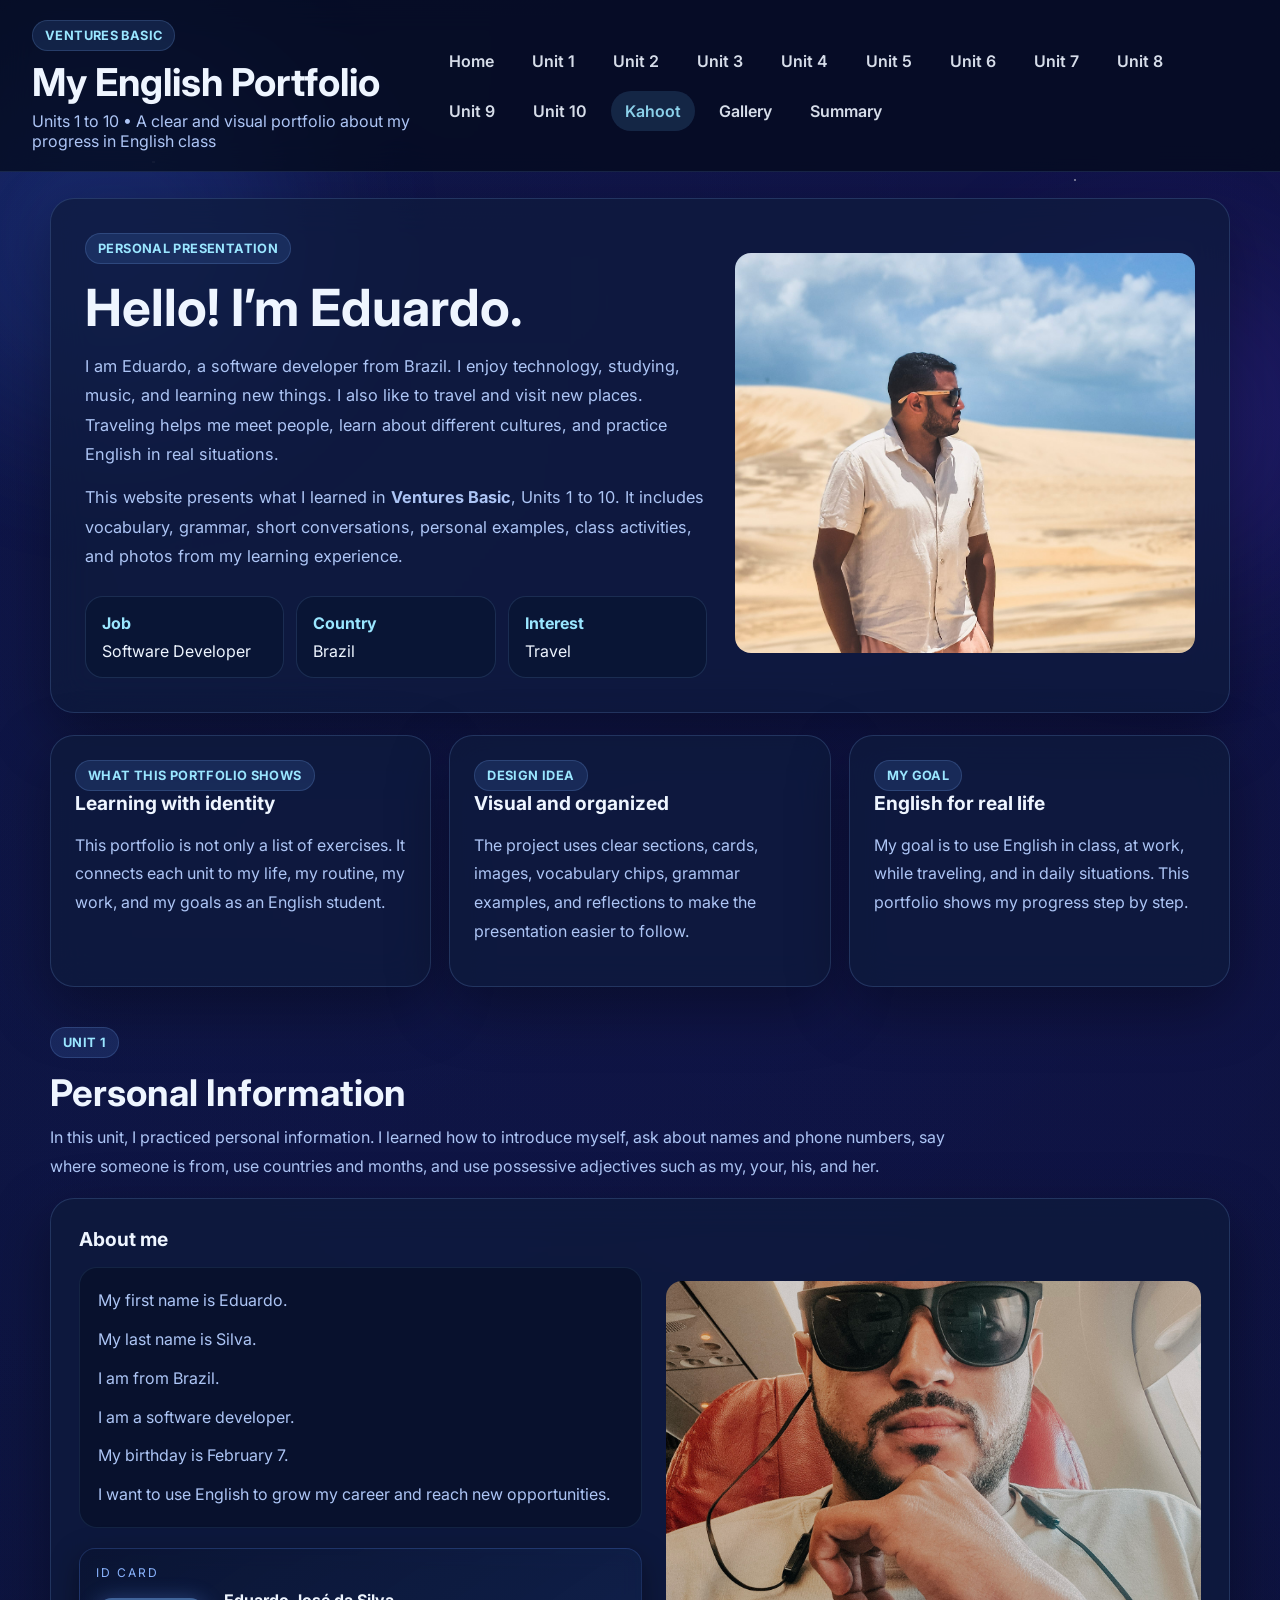
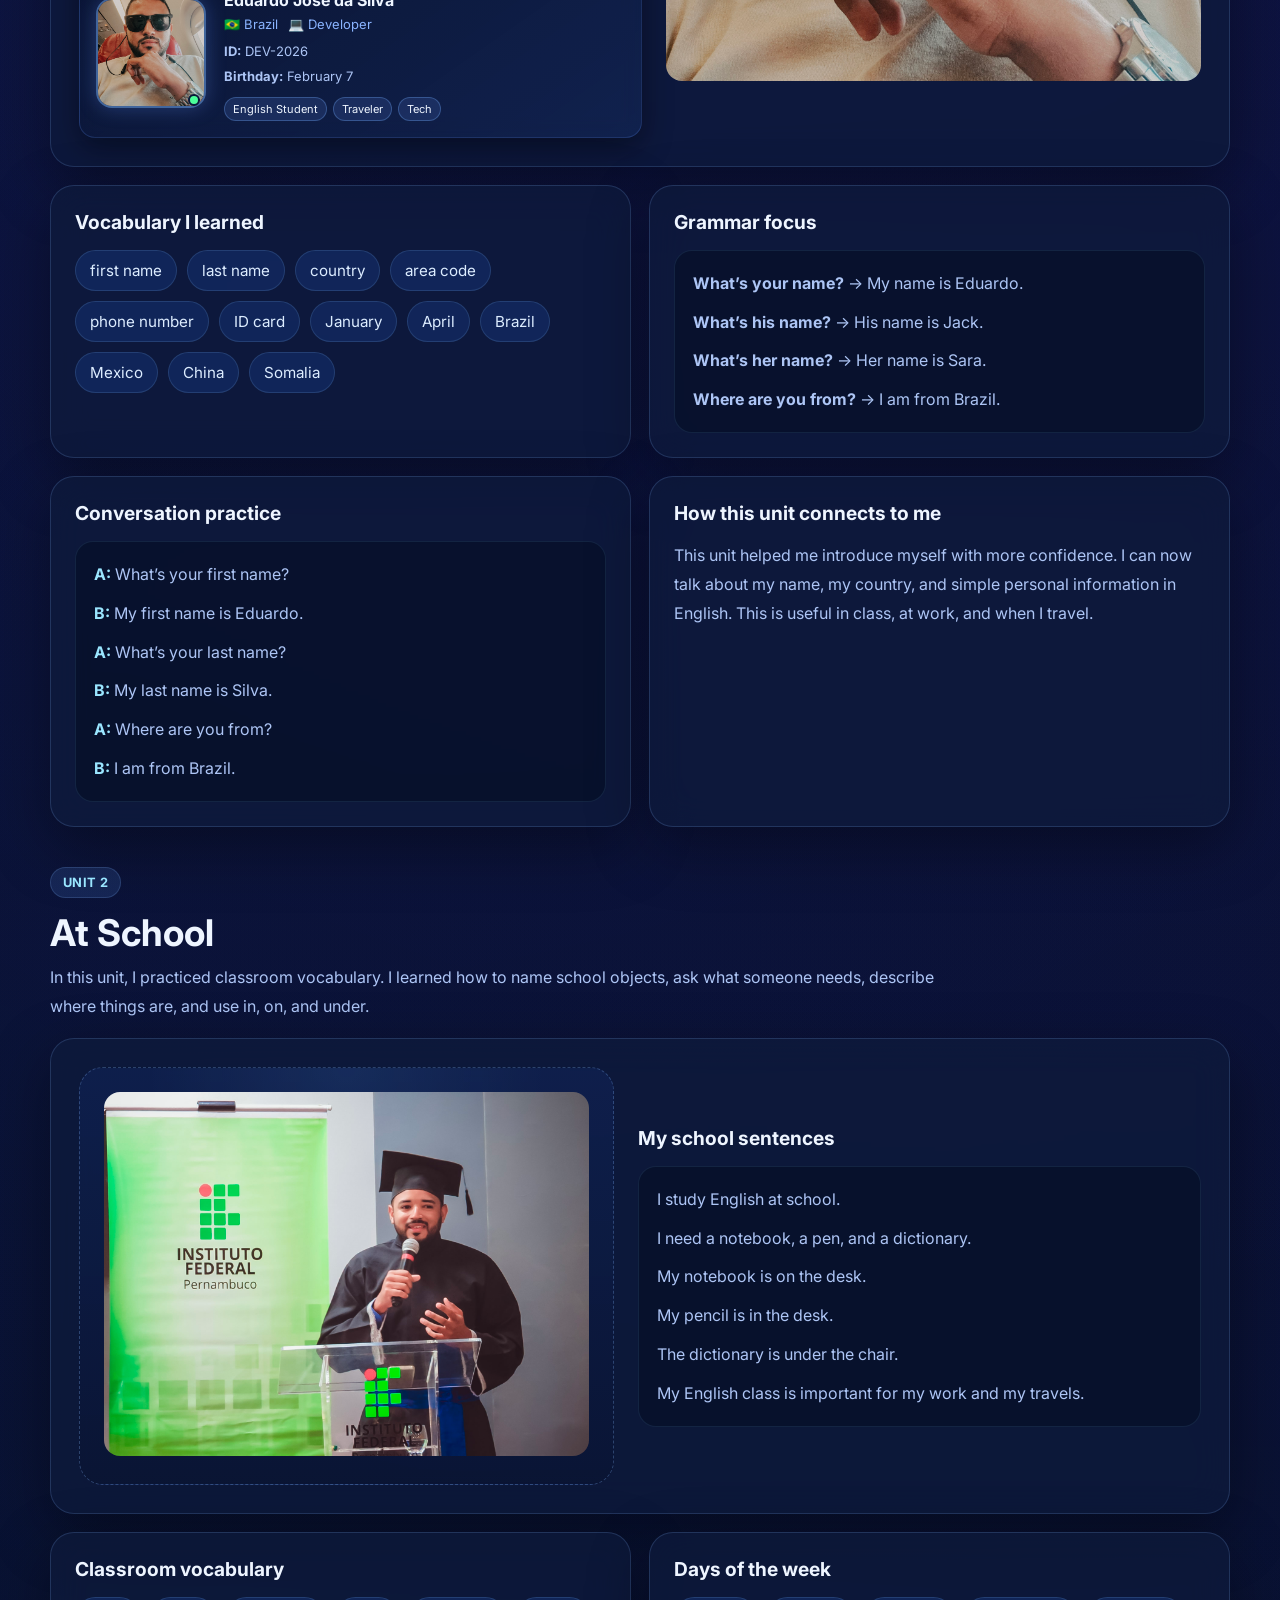
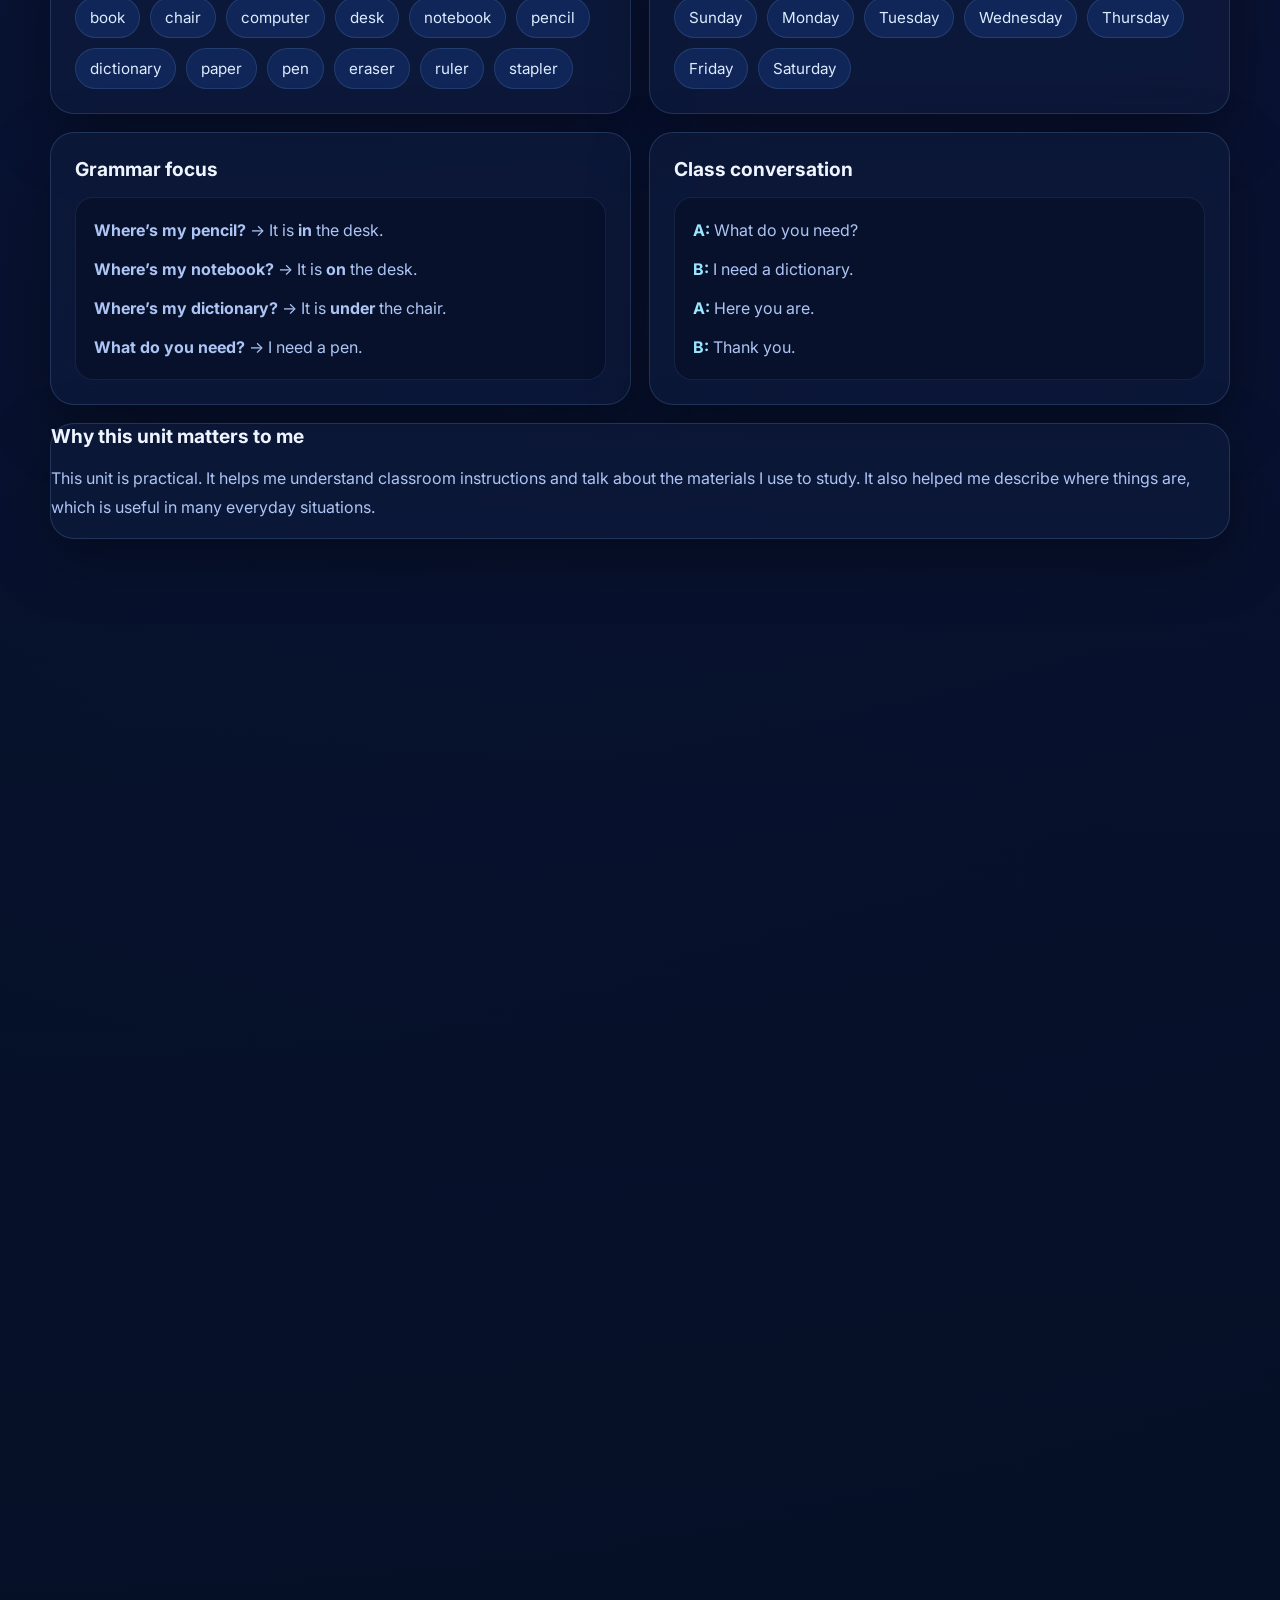
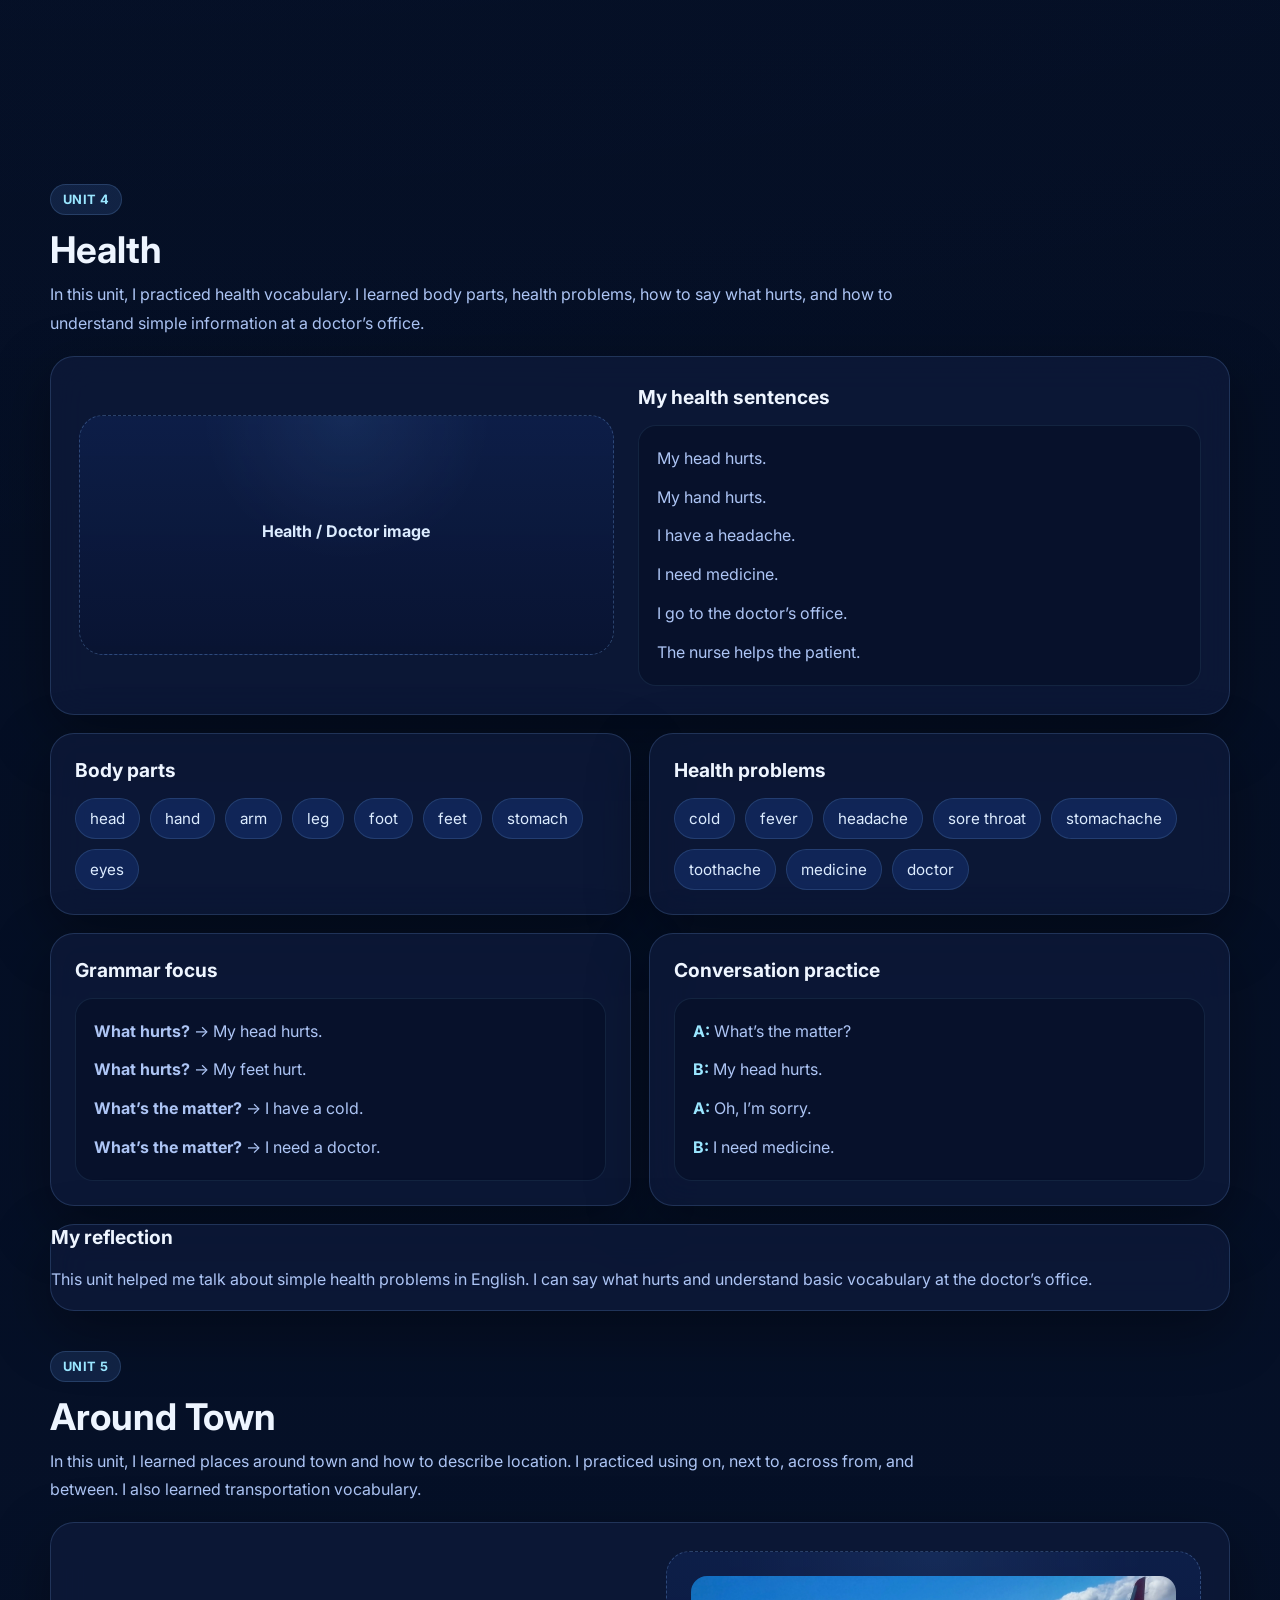
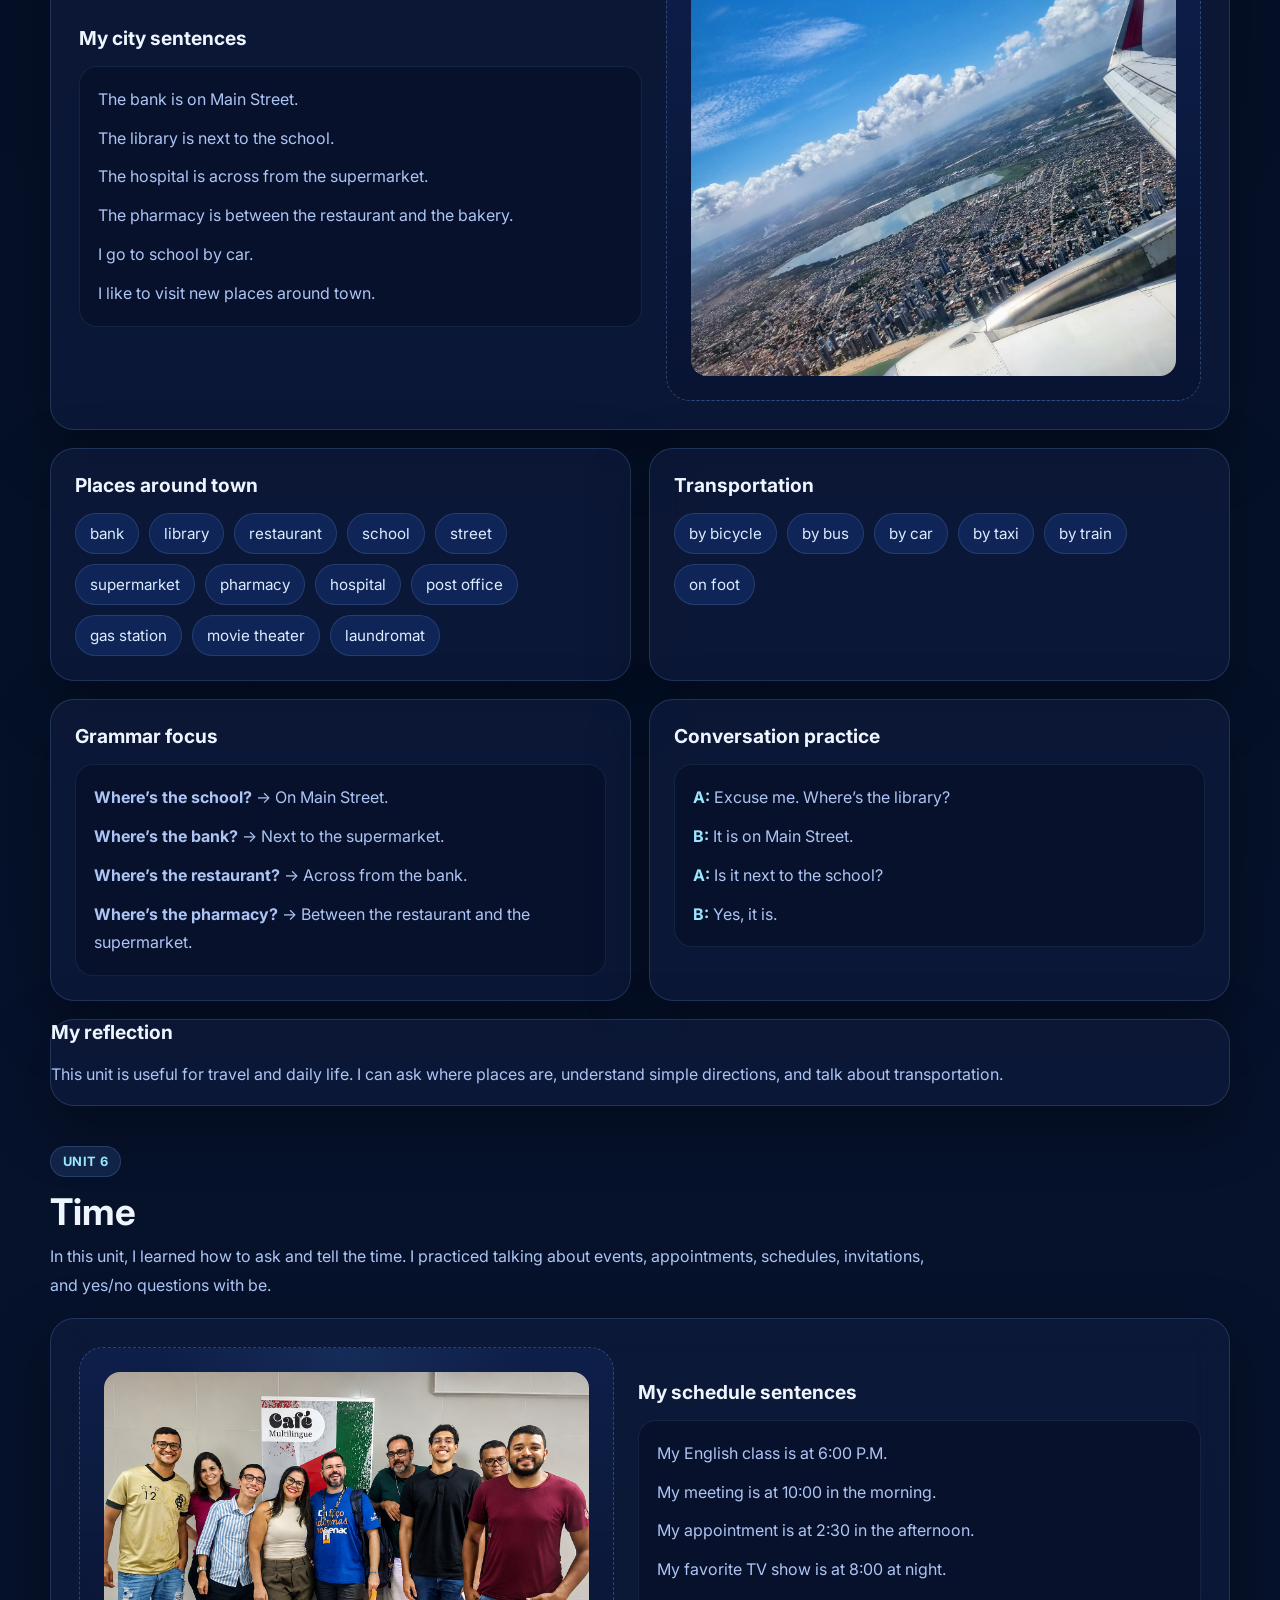
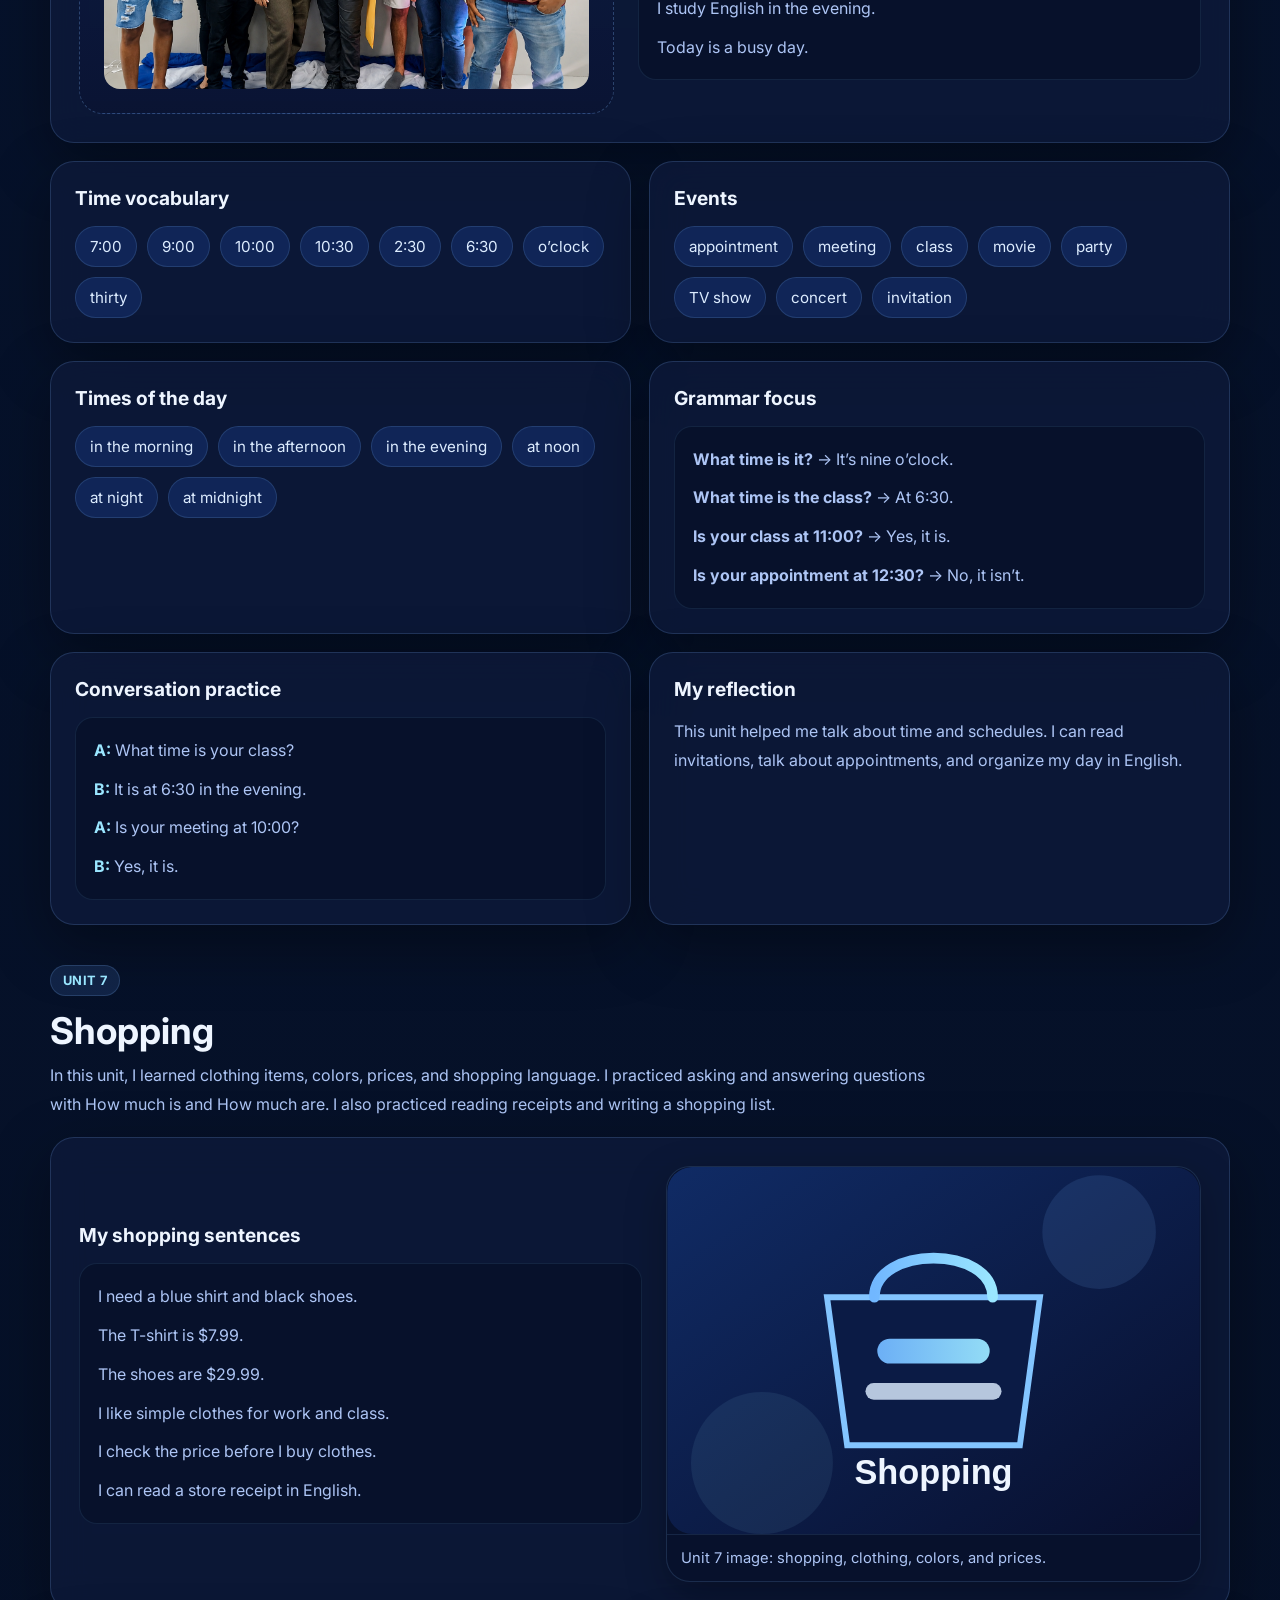
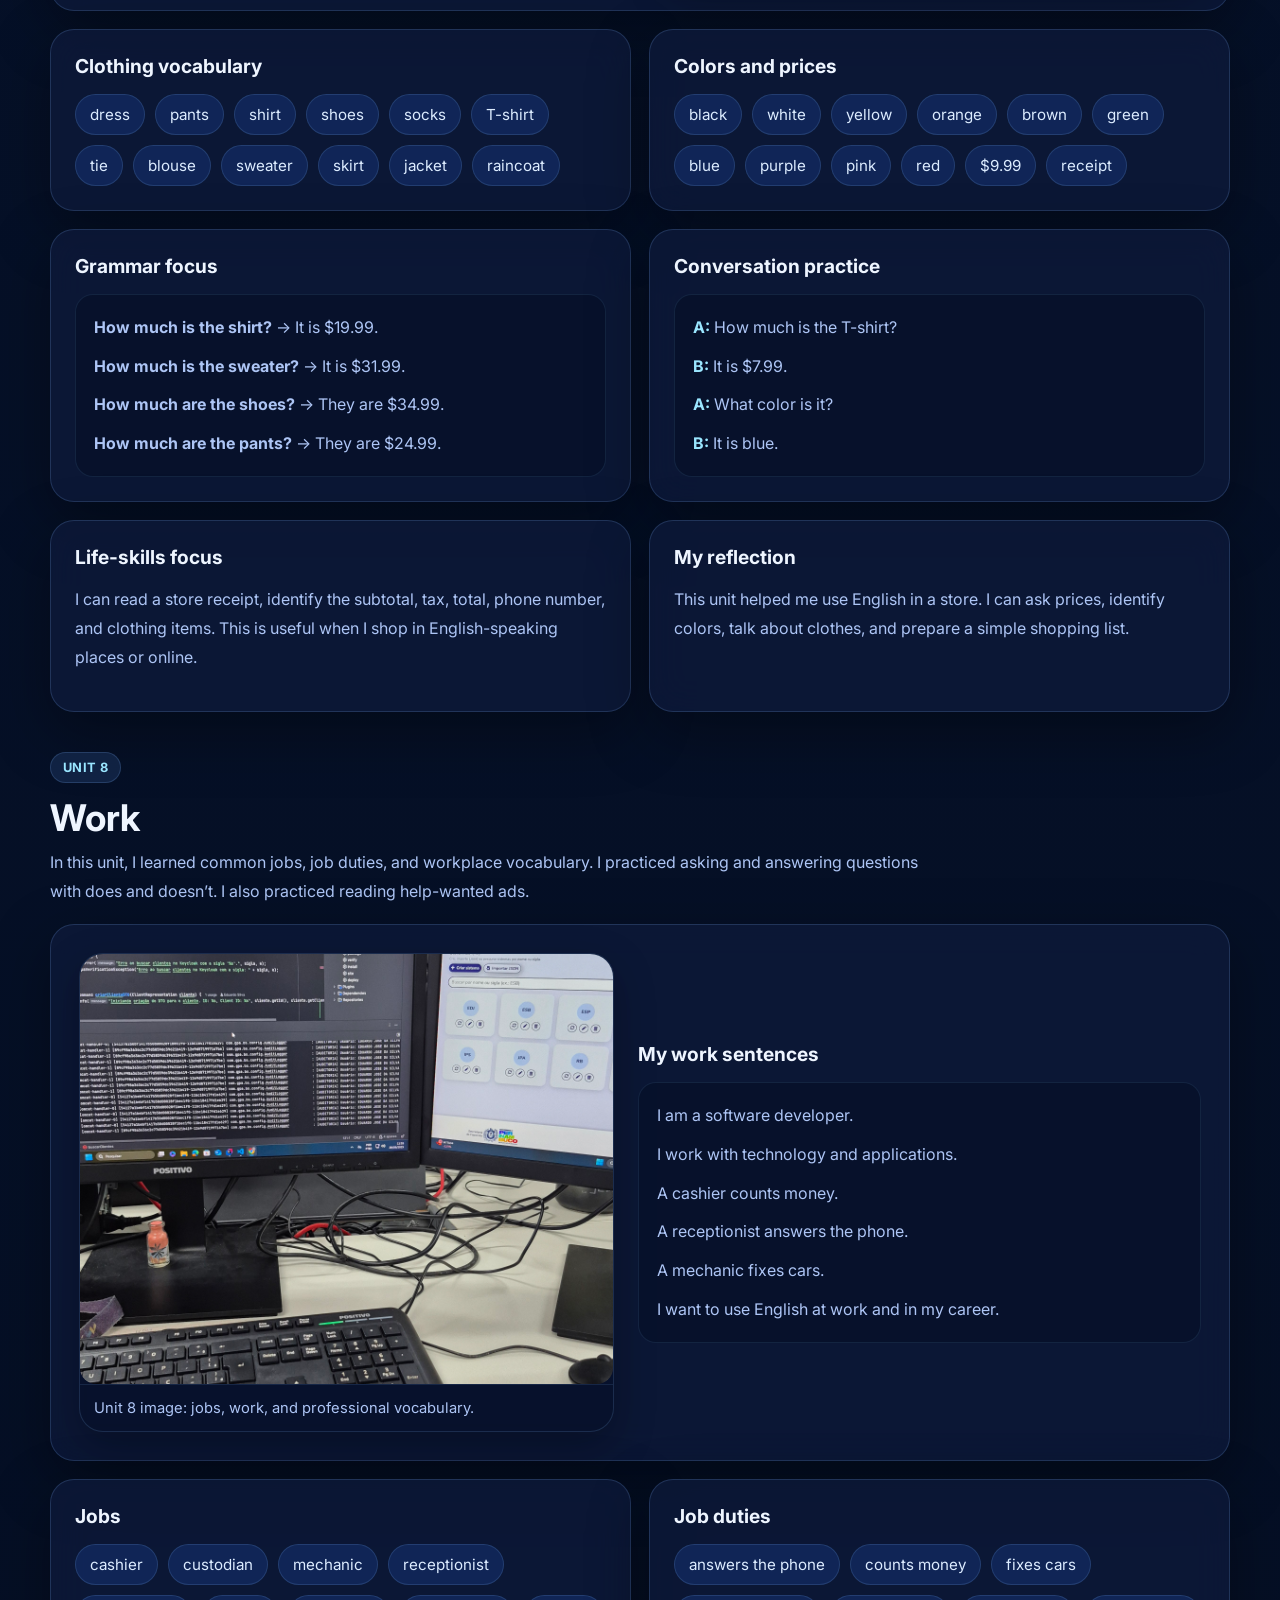
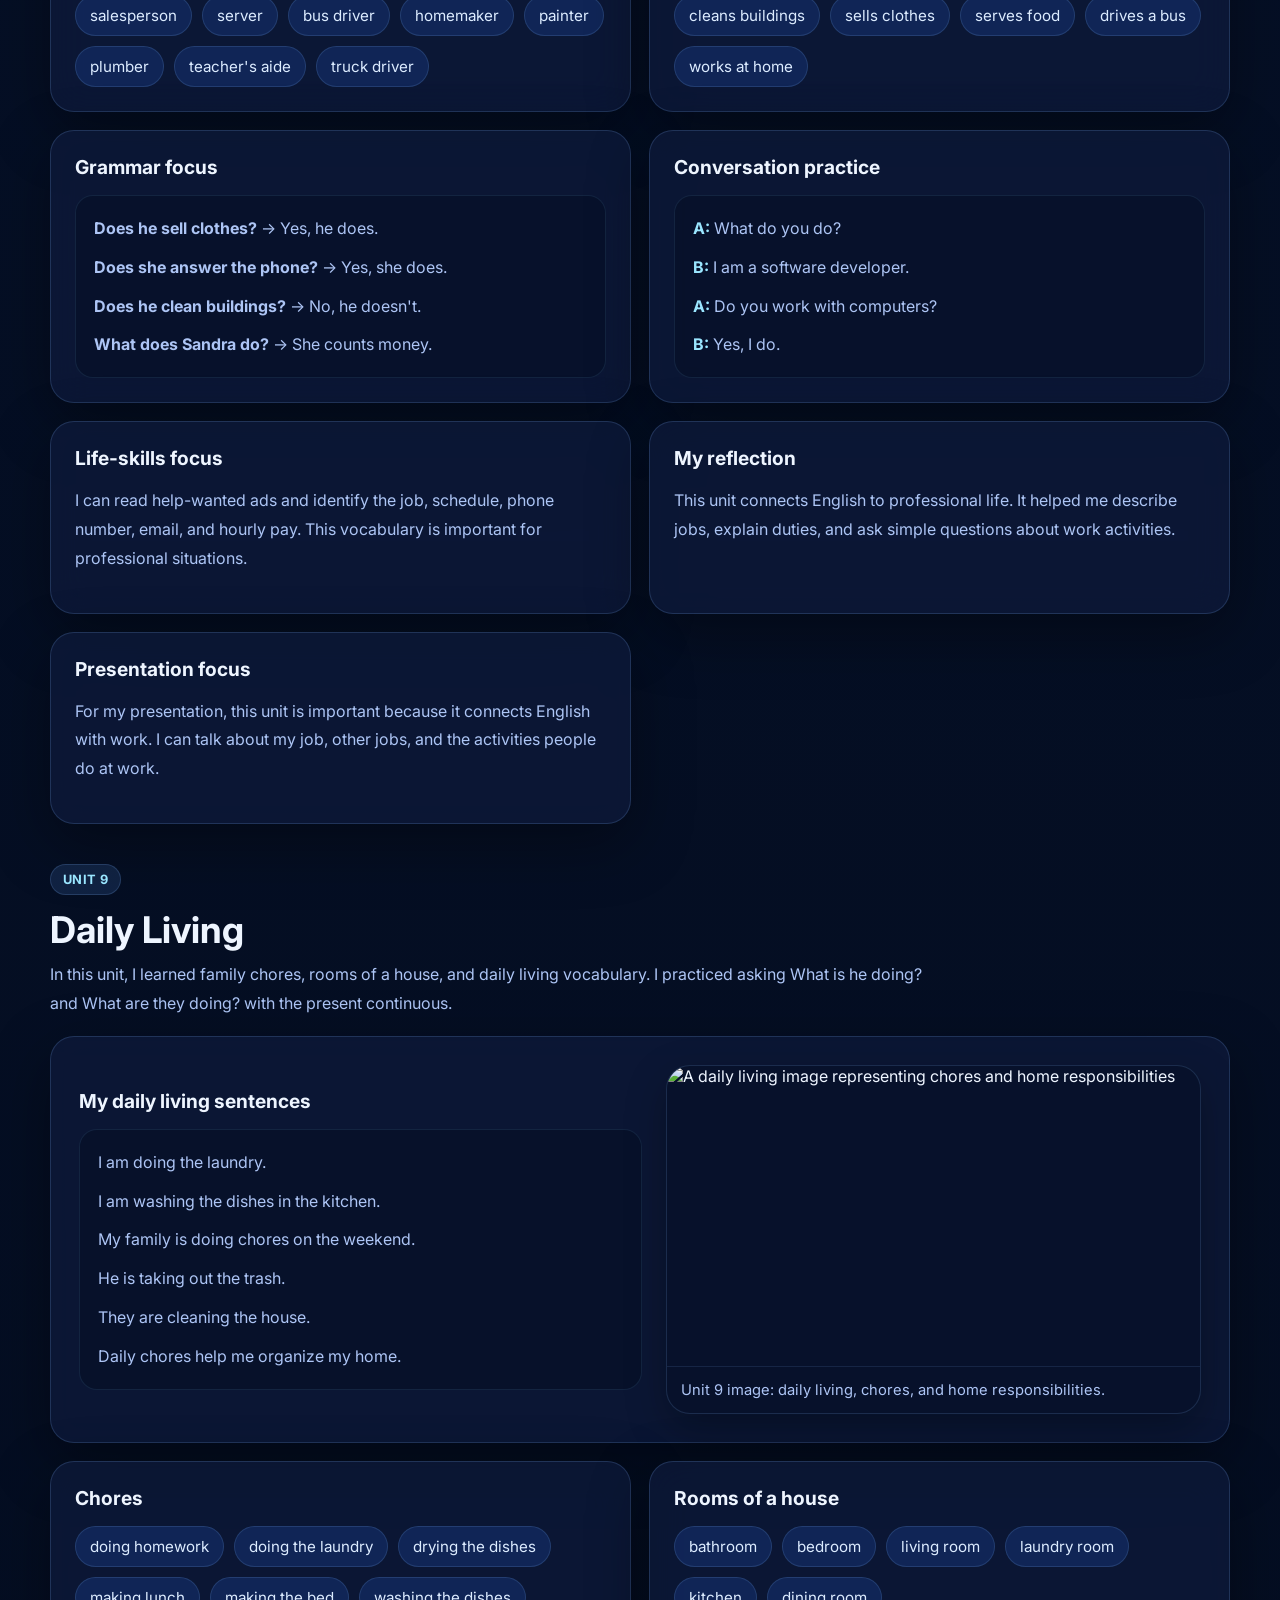
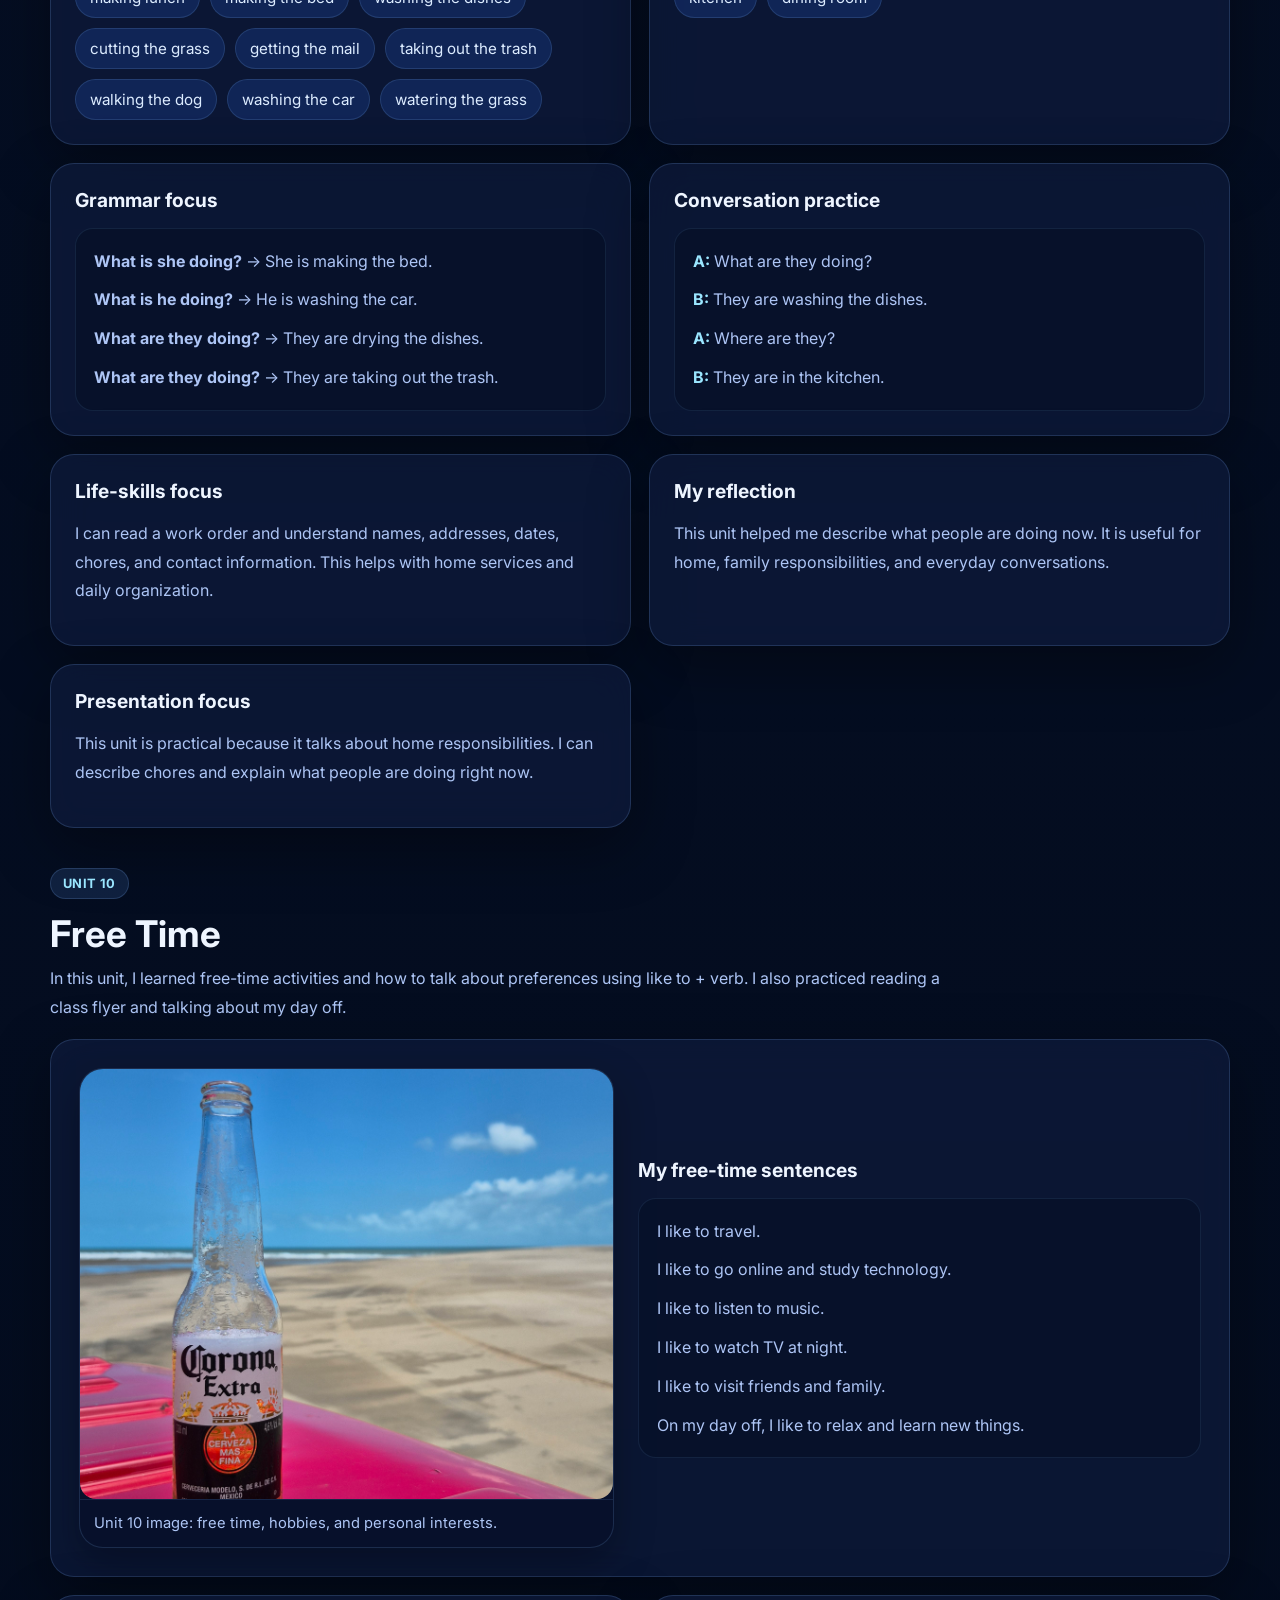
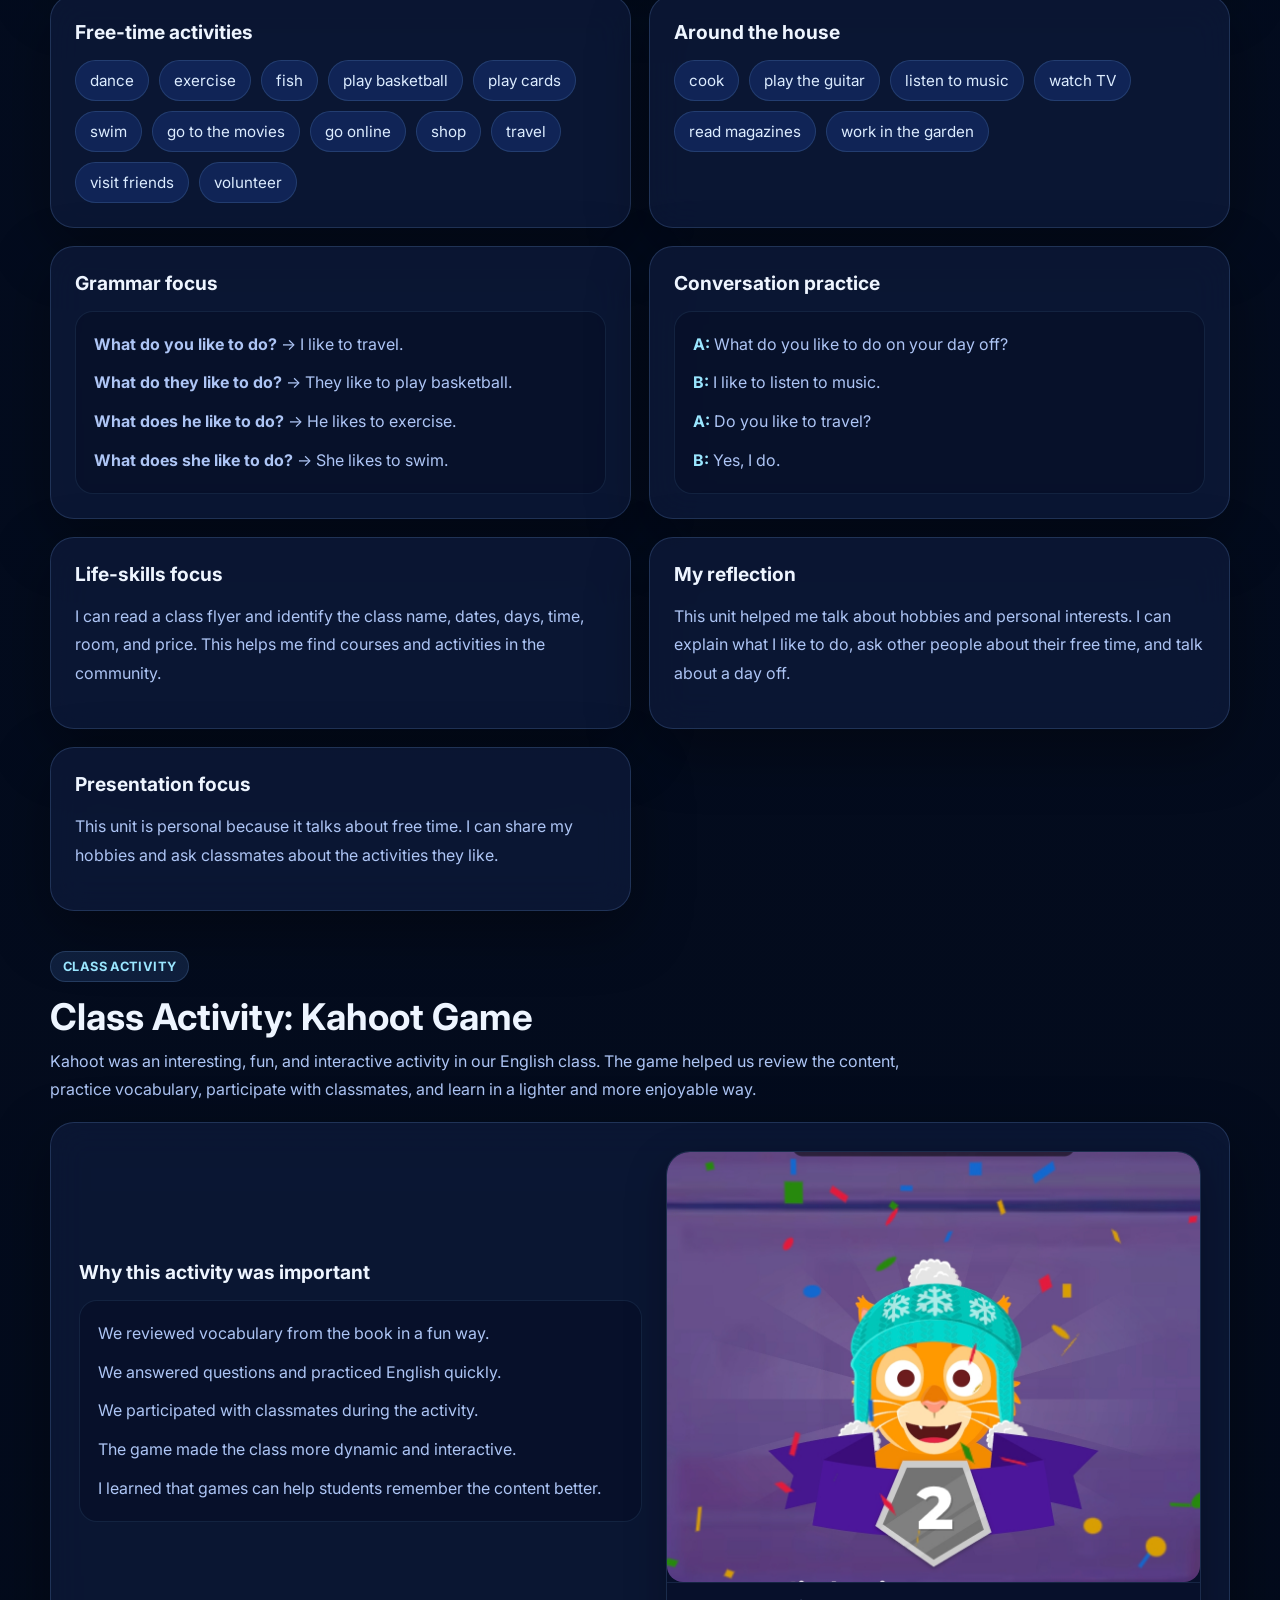
==== commit 444d5d26: "resultdo" ====
--- a/index.html
+++ b/index.html
@@ -1066,6 +1066,7 @@
 </main>
 <footer class="site-footer">
 <p>Made by Eduardo • <span id="year"></span></p>
+<a class="footer-button" href="resultado.html">Ver resultado</a>
 </footer>
 <script src="script.js"></script>
 </body>
--- a/styles.css
+++ b/styles.css
@@ -102,6 +102,27 @@
 .image-placeholder small { color: var(--muted); max-width: 260px; }
 .final-message { margin-top: 18px; }
 .site-footer { width: min(calc(100% - 32px), var(--max)); margin: 20px auto 40px; text-align: center; color: var(--muted); }
+.footer-button {
+  display: inline-flex;
+  align-items: center;
+  justify-content: center;
+  margin-top: 14px;
+  padding: 12px 18px;
+  border-radius: 999px;
+  text-decoration: none;
+  color: var(--text);
+  font-weight: 700;
+  border: 1px solid rgba(132, 190, 255, 0.18);
+  background: linear-gradient(135deg, rgba(113, 183, 255, 0.2), rgba(154, 230, 255, 0.12));
+  box-shadow: 0 12px 30px rgba(0, 0, 0, 0.22);
+  transition: transform 0.2s ease, background 0.2s ease, border-color 0.2s ease;
+}
+
+.footer-button:hover {
+  transform: translateY(-1px);
+  border-color: rgba(154, 230, 255, 0.34);
+  background: linear-gradient(135deg, rgba(113, 183, 255, 0.28), rgba(154, 230, 255, 0.18));
+}
 .reveal { opacity: 0; transform: translateY(22px); transition: opacity 0.6s ease, transform 0.6s ease; }
 .reveal.show { opacity: 1; transform: translateY(0); }
 @media (max-width: 1100px) {
